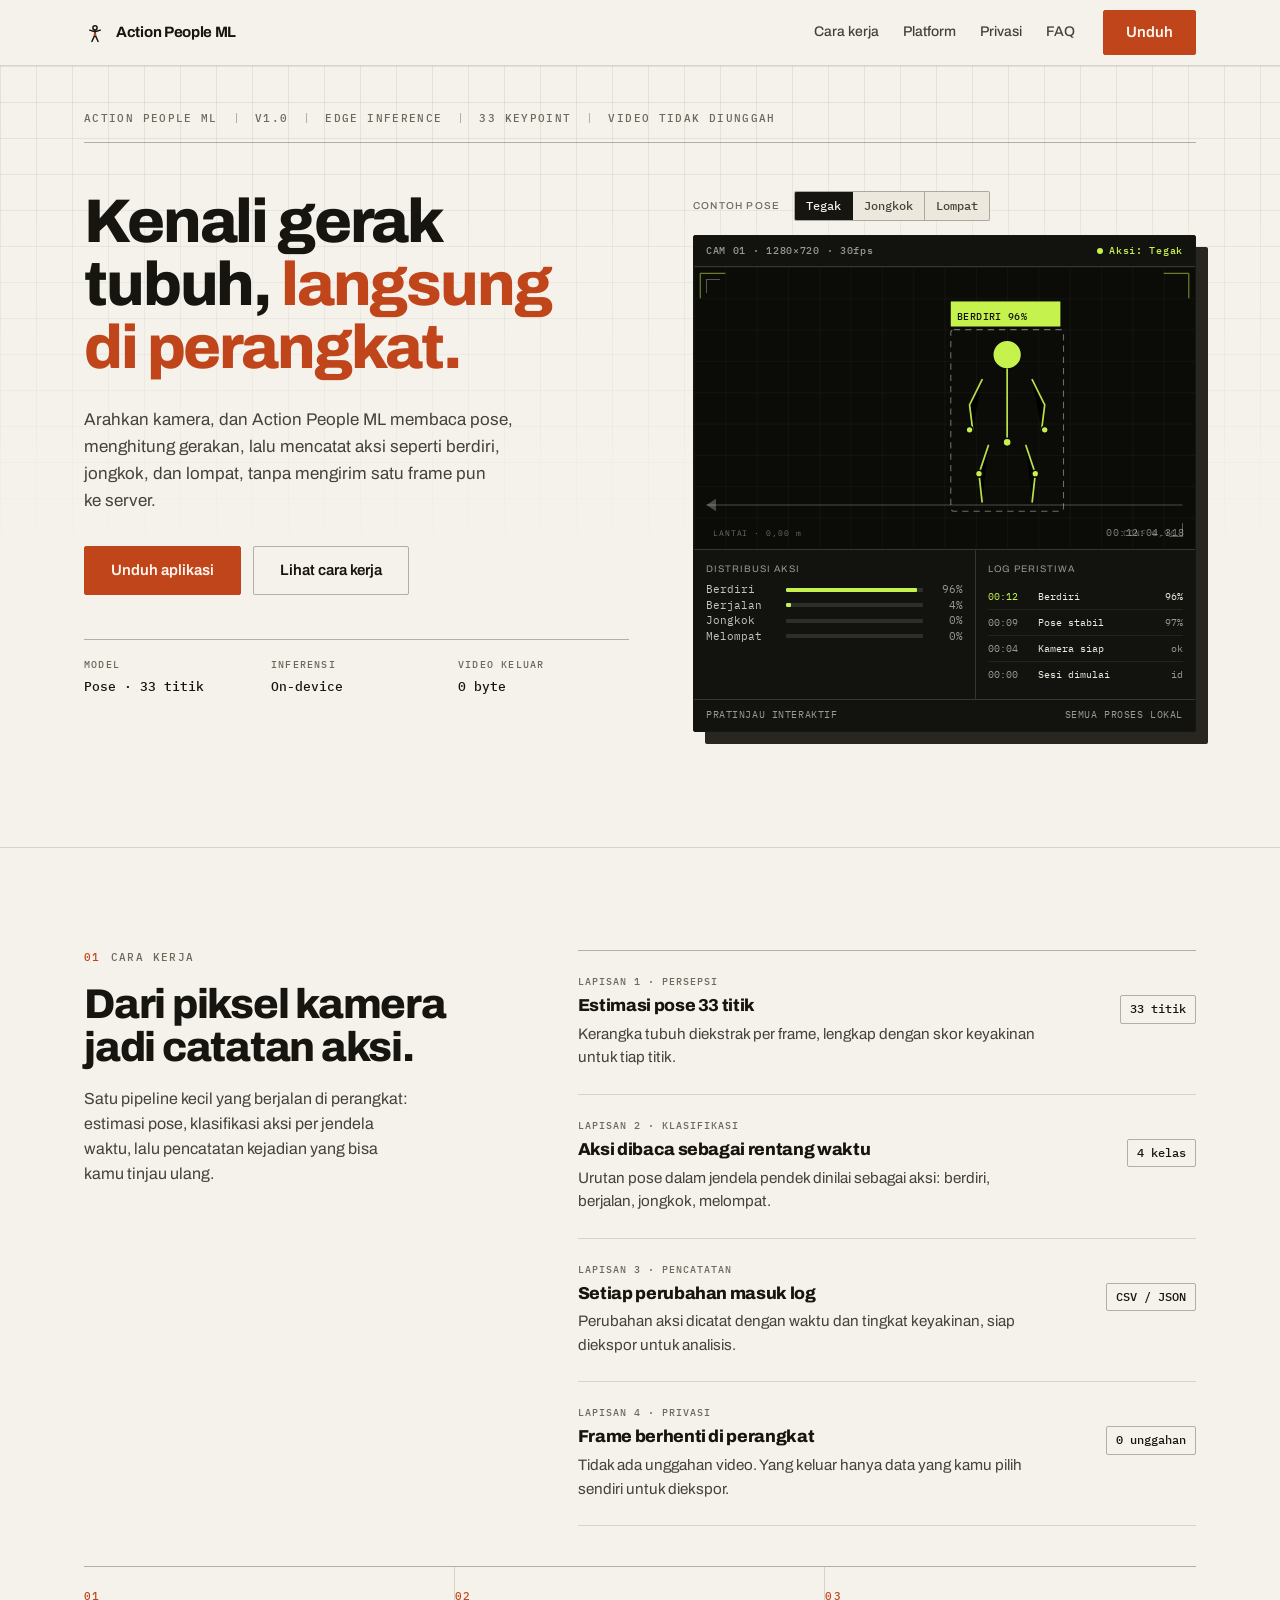
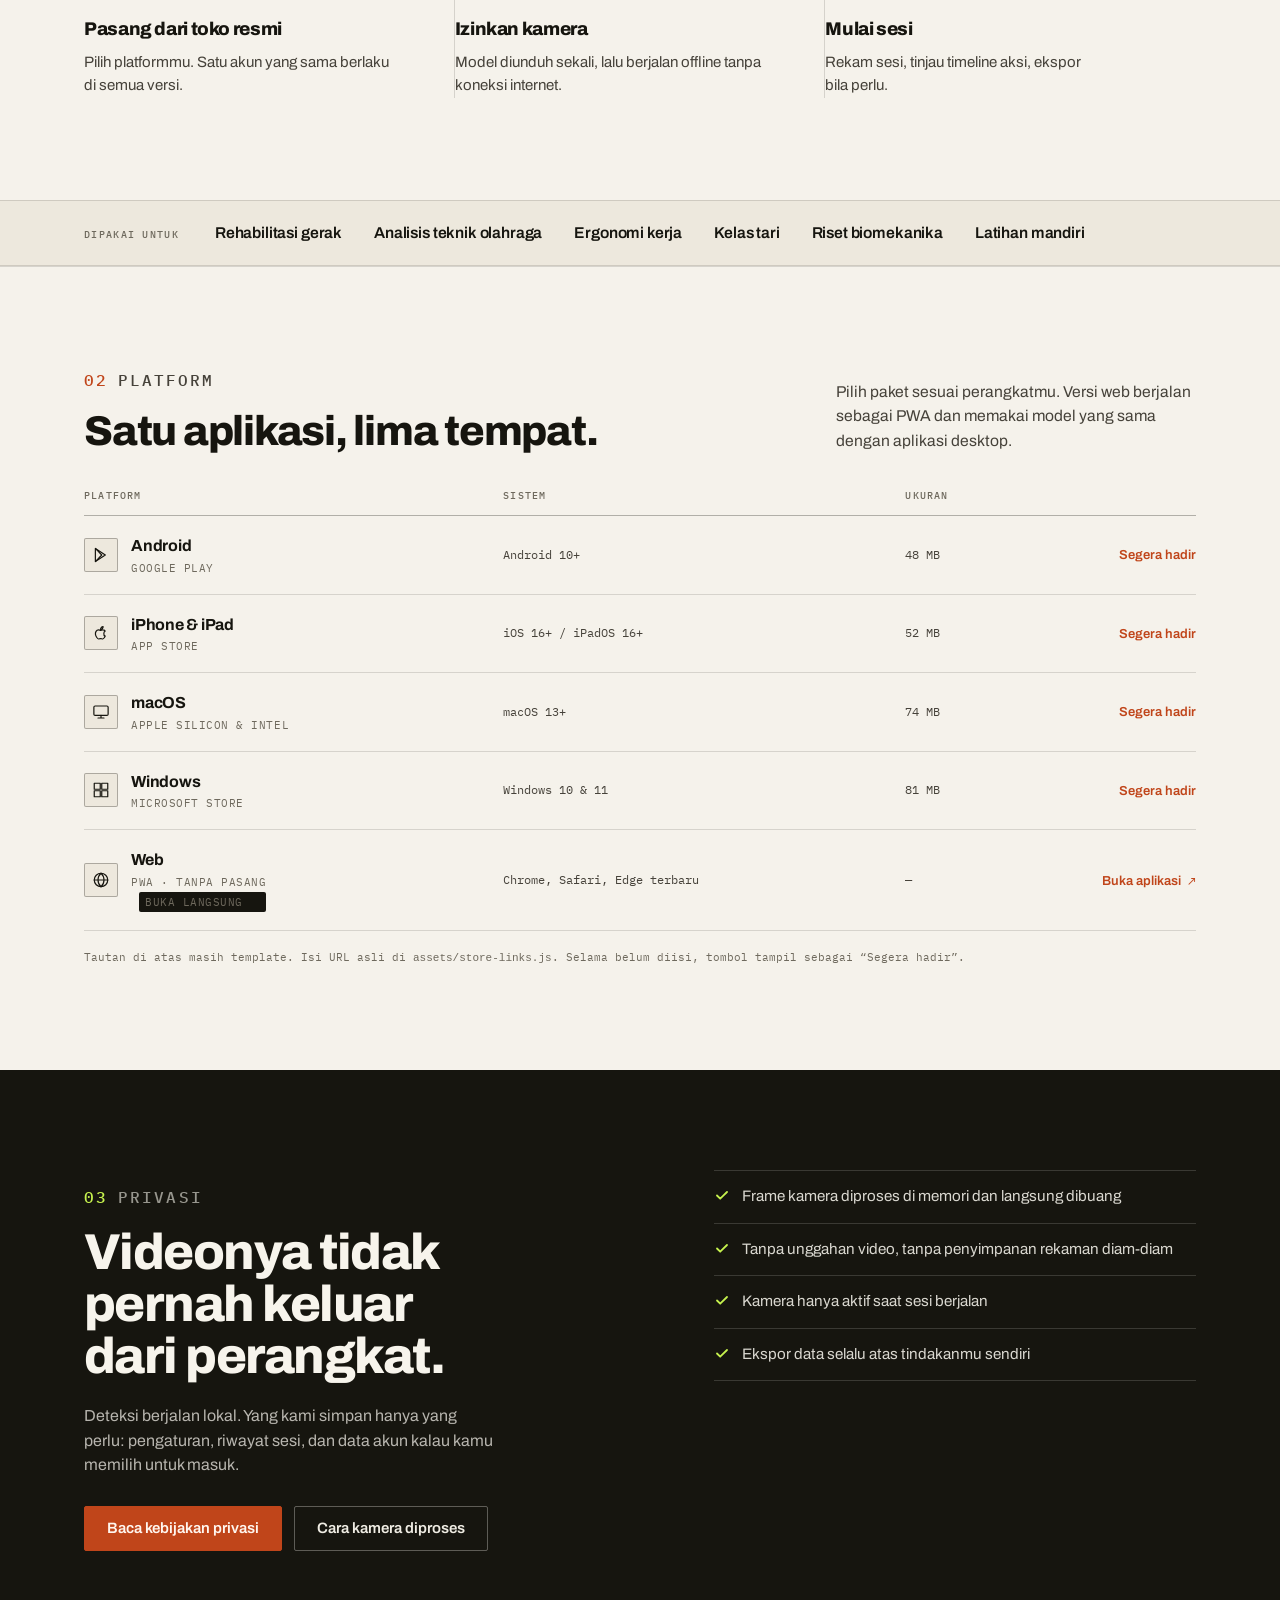
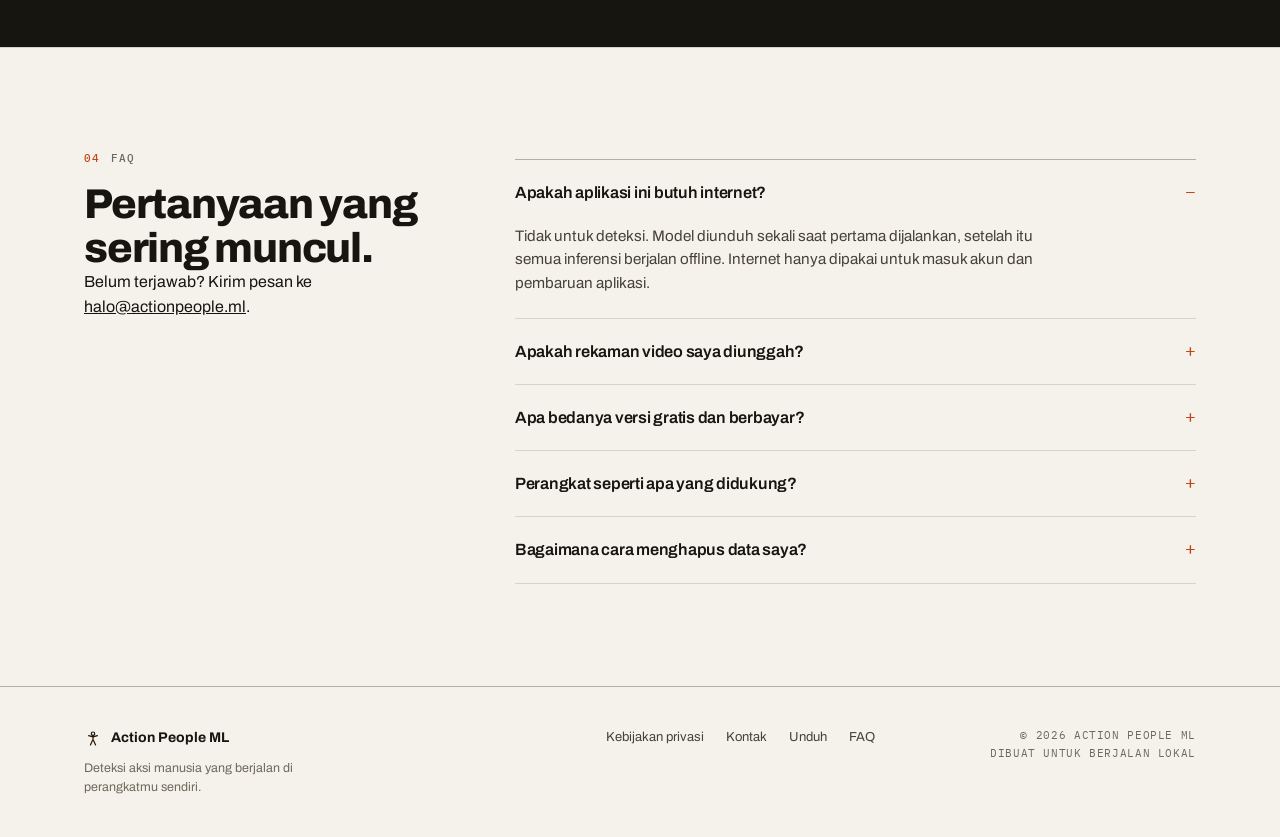
==== index.html @ 549099e1 "Add Action People ML landing page and privacy policy Static site with an interactive pose-detection " ====
<!DOCTYPE html>
<html lang="id">
<head>
<meta charset="utf-8">
<meta name="viewport" content="width=device-width, initial-scale=1, viewport-fit=cover">
<title>Action People ML — Deteksi aksi manusia langsung di perangkat</title>
<meta name="description" content="Action People ML mengenali gerak tubuh dan aksi manusia dari kamera, sepenuhnya di perangkat Anda. Tersedia untuk Android, iOS, macOS, Windows, dan web.">
<meta name="theme-color" content="#f5f2eb">
<meta property="og:type" content="website">
<meta property="og:title" content="Action People ML — Deteksi aksi manusia langsung di perangkat">
<meta property="og:description" content="Kenali gerak tubuh jadi data aksi. Video diproses di perangkat, tidak pernah diunggah.">
<meta property="og:url" content="https://actionpeople.ml/">
<meta name="twitter:card" content="summary_large_image">
<link rel="icon" href="assets/mark.svg" type="image/svg+xml">
<link rel="preconnect" href="https://fonts.googleapis.com">
<link rel="preconnect" href="https://fonts.gstatic.com" crossorigin>
<link href="https://fonts.googleapis.com/css2?family=Archivo:wght@400;500;600;700;800&family=IBM+Plex+Mono:wght@400;500&display=swap" rel="stylesheet">
<link rel="stylesheet" href="assets/styles.css">
</head>
<body>

<a class="skip" href="#main">Lompat ke konten</a>

<header class="site-head">
  <div class="container head-inner">
    <a class="brand" href="./">
      <img src="assets/mark.svg" alt="" width="22" height="22">
      Action People ML
    </a>
    <nav class="site-nav" aria-label="Navigasi utama">
      <a href="#cara-kerja">Cara kerja</a>
      <a href="#platform">Platform</a>
      <a href="#privasi">Privasi</a>
      <a href="#faq">FAQ</a>
    </nav>
    <a class="btn btn-primary head-cta" href="#platform">Unduh</a>
  </div>
</header>

<main id="main">

  <section class="hero" aria-labelledby="hero-title">
    <div class="container">

      <div class="spec">
        <span>Action People ML</span>
        <span>v1.0</span>
        <span>Edge inference</span>
        <span>33 keypoint</span>
        <span>Video tidak diunggah</span>
      </div>

      <div class="hero-grid">
        <div class="hero-copy">
          <h1 id="hero-title">Kenali gerak tubuh, <span class="accent">langsung di perangkat.</span></h1>
          <p class="lede">
            Arahkan kamera, dan Action People ML membaca pose, menghitung gerakan,
            lalu mencatat aksi seperti berdiri, jongkok, dan lompat, tanpa mengirim
            satu frame pun ke server.
          </p>

          <div class="hero-actions">
            <a class="btn btn-primary btn-lg" href="#platform">Unduh aplikasi</a>
            <a class="btn btn-ghost btn-lg" href="#cara-kerja">Lihat cara kerja</a>
          </div>

          <!-- Angka di bawah ini contoh. Ganti dengan hasil benchmark kamu. -->
          <dl class="hero-facts">
            <div>
              <dt>Model</dt>
              <dd>Pose · 33 titik</dd>
            </div>
            <div>
              <dt>Inferensi</dt>
              <dd>On-device</dd>
            </div>
            <div>
              <dt>Video keluar</dt>
              <dd>0 byte</dd>
            </div>
          </dl>
        </div>

        <div class="demo">
          <div class="demo-controls">
            <span id="pose-label">Contoh pose</span>
            <div class="seg" role="group" aria-labelledby="pose-label">
              <button type="button" data-pose="tegak" aria-pressed="true">Tegak</button>
              <button type="button" data-pose="jongkok" aria-pressed="false">Jongkok</button>
              <button type="button" data-pose="lompat" aria-pressed="false">Lompat</button>
            </div>
          </div>

          <figure class="detector" data-demo>
            <div class="detector-head">
              <span>CAM 01 · 1280×720 · 30fps</span>
              <span class="live"><i aria-hidden="true"></i><span data-live>Aksi: Tegak</span></span>
            </div>

            <div class="stage" data-stage role="img" aria-label="Pratinjau deteksi pose, aksi terdeteksi: Tegak">
              <svg viewBox="0 0 160 90" aria-hidden="true" focusable="false">
                <defs>
                  <pattern id="grid" width="10" height="10" patternUnits="userSpaceOnUse">
                    <path d="M10 0H0V10" fill="none" stroke="rgba(245,242,235,.07)" stroke-width=".3"/>
                  </pattern>
                </defs>
                <rect width="160" height="90" fill="url(#grid)"/>
                <path d="M4 76H156" stroke="rgba(245,242,235,.28)" stroke-width=".35"/>
                <path d="M4 76l3-2v4z" fill="rgba(245,242,235,.28)"/>
                <text x="6" y="86" fill="rgba(245,242,235,.42)" font-size="2.6" letter-spacing=".3">LANTAI · 0,00 m</text>
                <text x="154" y="86" fill="rgba(245,242,235,.42)" font-size="2.6" text-anchor="end" letter-spacing=".3">CONF 0,96</text>

                <g data-shape="tegak">
                  <rect class="bbox" x="82" y="20" width="36" height="58" rx="1"/>
                  <rect class="chip-bg" x="82" y="11" width="35" height="8"/>
                  <text class="chip-tx" x="84" y="16.8">BERDIRI 96%</text>
                  <circle class="joint" cx="100" cy="28" r="4.6"/>
                  <path class="pose-line" d="M100 32.6V56M92 36l-4 8 1 8M108 36l4 8-1 8M94 57l-3 9 1 9M106 57l3 9-1 9"/>
                  <circle class="joint" cx="88" cy="52" r="1.1"/>
                  <circle class="joint" cx="112" cy="52" r="1.1"/>
                  <circle class="joint" cx="91" cy="66" r="1.1"/>
                  <circle class="joint" cx="109" cy="66" r="1.1"/>
                  <circle class="joint" cx="100" cy="56" r="1.3"/>
                </g>

                <g data-shape="jongkok" display="none">
                  <rect class="bbox" x="78" y="32" width="42" height="46" rx="1"/>
                  <rect class="chip-bg" x="78" y="23" width="37" height="8"/>
                  <text class="chip-tx" x="80" y="28.8">JONGKOK 91%</text>
                  <circle class="joint" cx="99" cy="40" r="4.6"/>
                  <path class="pose-line" d="M99 44.6V62M91 47l-6 7 2 8M107 47l6 7-2 8M94 62l-8 4 1 9M104 62l8 4-1 9"/>
                  <circle class="joint" cx="87" cy="62" r="1.1"/>
                  <circle class="joint" cx="111" cy="62" r="1.1"/>
                  <circle class="joint" cx="86" cy="66" r="1.1"/>
                  <circle class="joint" cx="112" cy="66" r="1.1"/>
                  <circle class="joint" cx="99" cy="62" r="1.3"/>
                </g>

                <g data-shape="lompat" display="none">
                  <rect class="bbox" x="76" y="8" width="46" height="52" rx="1"/>
                  <rect class="chip-bg" x="76" y="0" width="35" height="8"/>
                  <text class="chip-tx" x="78" y="5.8">LOMPAT 84%</text>
                  <circle class="joint" cx="100" cy="18" r="4.6"/>
                  <path class="pose-line" d="M100 22.6V41M92 25l-6-7-2-7M108 25l6-7 2-7M95 41l-6 6 2 6M105 41l6 6-2 6"/>
                  <circle class="joint" cx="86" cy="18" r="1.1"/>
                  <circle class="joint" cx="114" cy="18" r="1.1"/>
                  <circle class="joint" cx="89" cy="47" r="1.1"/>
                  <circle class="joint" cx="111" cy="47" r="1.1"/>
                  <circle class="joint" cx="100" cy="41" r="1.3"/>
                  <path d="M90 76h20" stroke="rgba(198,242,78,.36)" stroke-width=".5" stroke-dasharray="2 1.4"/>
                </g>

                <g fill="none" stroke="rgba(198,242,78,.5)" stroke-width=".4">
                  <path d="M2 2h8M2 2v8M158 2h-8M158 2v8"/>
                </g>
              </svg>
              <div class="scan" aria-hidden="true"></div>
              <div class="corners" aria-hidden="true"></div>
              <span class="stage-time mono">00:12:04.318</span>
            </div>

            <div class="detector-body">
              <div class="dist">
                <p>Distribusi aksi</p>
                <ul data-bars></ul>
              </div>
              <div class="log">
                <p>Log peristiwa</p>
                <ol data-log></ol>
              </div>
            </div>

            <figcaption class="detector-foot">
              <span>Pratinjau interaktif</span>
              <span>Semua proses lokal</span>
            </figcaption>
          </figure>
        </div>
      </div>
    </div>
  </section>

  <section class="section" id="cara-kerja" aria-labelledby="cara-title">
    <div class="container split reveal">
      <div class="split-head">
        <p class="kicker"><span class="n">01</span> Cara kerja</p>
        <h2 id="cara-title">Dari piksel kamera jadi catatan aksi.</h2>
        <p>
          Satu pipeline kecil yang berjalan di perangkat: estimasi pose, klasifikasi
          aksi per jendela waktu, lalu pencatatan kejadian yang bisa kamu tinjau
          ulang.
        </p>
      </div>

      <ol class="rows">
        <li>
          <span class="row-id">Lapisan 1 · Persepsi</span>
          <h3>Estimasi pose 33 titik</h3>
          <p>Kerangka tubuh diekstrak per frame, lengkap dengan skor keyakinan untuk tiap titik.</p>
          <span class="row-stat">33 titik</span>
        </li>
        <li>
          <span class="row-id">Lapisan 2 · Klasifikasi</span>
          <h3>Aksi dibaca sebagai rentang waktu</h3>
          <p>Urutan pose dalam jendela pendek dinilai sebagai aksi: berdiri, berjalan, jongkok, melompat.</p>
          <span class="row-stat">4 kelas</span>
        </li>
        <li>
          <span class="row-id">Lapisan 3 · Pencatatan</span>
          <h3>Setiap perubahan masuk log</h3>
          <p>Perubahan aksi dicatat dengan waktu dan tingkat keyakinan, siap diekspor untuk analisis.</p>
          <span class="row-stat">CSV / JSON</span>
        </li>
        <li>
          <span class="row-id">Lapisan 4 · Privasi</span>
          <h3>Frame berhenti di perangkat</h3>
          <p>Tidak ada unggahan video. Yang keluar hanya data yang kamu pilih sendiri untuk diekspor.</p>
          <span class="row-stat">0 unggahan</span>
        </li>
      </ol>
    </div>

    <div class="container">
      <ol class="steps reveal" aria-label="Tiga langkah memulai">
        <li>
          <span class="n">01</span>
          <h3>Pasang dari toko resmi</h3>
          <p>Pilih platformmu. Satu akun yang sama berlaku di semua versi.</p>
        </li>
        <li>
          <span class="n">02</span>
          <h3>Izinkan kamera</h3>
          <p>Model diunduh sekali, lalu berjalan offline tanpa koneksi internet.</p>
        </li>
        <li>
          <span class="n">03</span>
          <h3>Mulai sesi</h3>
          <p>Rekam sesi, tinjau timeline aksi, ekspor bila perlu.</p>
        </li>
      </ol>
    </div>
  </section>

  <aside class="usecases" aria-label="Contoh penggunaan">
    <div class="container">
      <span class="label">Dipakai untuk</span>
      <ul>
        <li>Rehabilitasi gerak</li>
        <li>Analisis teknik olahraga</li>
        <li>Ergonomi kerja</li>
        <li>Kelas tari</li>
        <li>Riset biomekanika</li>
        <li>Latihan mandiri</li>
      </ul>
    </div>
  </aside>

  <section class="section" id="platform" aria-labelledby="platform-title">
    <div class="container reveal">
      <div class="platform-head">
        <div>
          <p class="kicker"><span class="n">02</span> Platform</p>
          <h2 id="platform-title">Satu aplikasi, lima tempat.</h2>
        </div>
        <p>
          Pilih paket sesuai perangkatmu. Versi web berjalan sebagai PWA dan
          memakai model yang sama dengan aplikasi desktop.
        </p>
      </div>

      <table class="platform-table">
        <caption class="sr-only">Tautan unduhan per platform</caption>
        <thead>
          <tr>
            <th scope="col">Platform</th>
            <th scope="col">Sistem</th>
            <th scope="col">Ukuran</th>
            <th scope="col"><span class="sr-only">Tautan</span></th>
          </tr>
        </thead>
        <tbody>
          <tr>
            <td>
              <div class="platform-cell">
                <span class="platform-icon" aria-hidden="true">
                  <svg viewBox="0 0 24 24" fill="none" stroke="currentColor" stroke-width="1.6" stroke-linejoin="round">
                    <path d="M4.5 3.2 17.8 12 4.5 20.8z"/>
                    <path d="M4.5 3.2 13 12l-8.5 8.8"/>
                  </svg>
                </span>
                <span class="platform-name">
                  <strong>Android</strong>
                  <span>Google Play</span>
                </span>
              </div>
            </td>
            <td class="sys">Android 10+</td>
            <td class="size">48 MB</td>
            <td class="action"><a class="get" data-store="playStore" data-external>Dapatkan <span aria-hidden="true">&#8599;</span></a></td>
          </tr>
          <tr>
            <td>
              <div class="platform-cell">
                <span class="platform-icon" aria-hidden="true">
                  <svg viewBox="0 0 24 24" fill="none" stroke="currentColor" stroke-width="1.6" stroke-linecap="round" stroke-linejoin="round">
                    <path d="M15.8 12.6c0-2.1 1.7-3.1 1.8-3.2-1-1.4-2.5-1.6-3-1.6-1.3-.1-2.5.7-3.1.7-.7 0-1.7-.7-2.7-.7-1.4 0-2.7.8-3.4 2-1.4 2.5-.4 6.2 1 8.2.7 1 1.5 2.1 2.5 2 1-.1 1.4-.6 2.6-.6s1.6.6 2.6.6c1.1 0 1.8-1 2.5-2 .5-.7.8-1.4 1-1.8-2.3-.9-1.8-3.5-1.8-3.6z"/>
                    <path d="M13.9 6.2c.6-.7 1-1.7.9-2.7-.9.1-1.9.6-2.5 1.3-.5.6-1 1.6-.9 2.6 1 .1 2-.5 2.5-1.2z"/>
                  </svg>
                </span>
                <span class="platform-name">
                  <strong>iPhone &amp; iPad</strong>
                  <span>App Store</span>
                </span>
              </div>
            </td>
            <td class="sys">iOS 16+ / iPadOS 16+</td>
            <td class="size">52 MB</td>
            <td class="action"><a class="get" data-store="appStore" data-external>Dapatkan <span aria-hidden="true">&#8599;</span></a></td>
          </tr>
          <tr>
            <td>
              <div class="platform-cell">
                <span class="platform-icon" aria-hidden="true">
                  <svg viewBox="0 0 24 24" fill="none" stroke="currentColor" stroke-width="1.6" stroke-linecap="round" stroke-linejoin="round">
                    <rect x="2.5" y="4" width="19" height="12.5" rx="1.6"/>
                    <path d="M8 20h8M12 16.5V20"/>
                  </svg>
                </span>
                <span class="platform-name">
                  <strong>macOS</strong>
                  <span>Apple silicon &amp; Intel</span>
                </span>
              </div>
            </td>
            <td class="sys">macOS 13+</td>
            <td class="size">74 MB</td>
            <td class="action"><a class="get" data-store="macOS" data-external>Dapatkan <span aria-hidden="true">&#8599;</span></a></td>
          </tr>
          <tr>
            <td>
              <div class="platform-cell">
                <span class="platform-icon" aria-hidden="true">
                  <svg viewBox="0 0 24 24" fill="none" stroke="currentColor" stroke-width="1.6" stroke-linejoin="round">
                    <path d="M3 3h8v8H3zM13 3h8v8h-8zM3 13h8v8H3zM13 13h8v8h-8z"/>
                  </svg>
                </span>
                <span class="platform-name">
                  <strong>Windows</strong>
                  <span>Microsoft Store</span>
                </span>
              </div>
            </td>
            <td class="sys">Windows 10 &amp; 11</td>
            <td class="size">81 MB</td>
            <td class="action"><a class="get" data-store="windows" data-external>Dapatkan <span aria-hidden="true">&#8599;</span></a></td>
          </tr>
          <tr>
            <td>
              <div class="platform-cell">
                <span class="platform-icon" aria-hidden="true">
                  <svg viewBox="0 0 24 24" fill="none" stroke="currentColor" stroke-width="1.6" stroke-linecap="round" stroke-linejoin="round">
                    <circle cx="12" cy="12" r="9"/>
                    <path d="M3 12h18M12 3c2.6 2.4 4 5.6 4 9s-1.4 6.6-4 9c-2.6-2.4-4-5.6-4-9s1.4-6.6 4-9z"/>
                  </svg>
                </span>
                <span class="platform-name">
                  <strong>Web</strong>
                  <span>PWA · tanpa pasang</span>
                  <span class="tag-now">Buka langsung</span>
                </span>
              </div>
            </td>
            <td class="sys">Chrome, Safari, Edge terbaru</td>
            <td class="size">&mdash;</td>
            <td class="action"><a class="get" data-store="web" data-external>Buka aplikasi <span aria-hidden="true">&#8599;</span></a></td>
          </tr>
        </tbody>
      </table>

      <noscript>
        <p class="table-note">Tautan toko memerlukan JavaScript. URL lengkap tersedia di <code>assets/store-links.js</code>.</p>
      </noscript>
      <p class="table-note">Tautan di atas masih template. Isi URL asli di <code>assets/store-links.js</code>. Selama belum diisi, tombol tampil sebagai &ldquo;Segera hadir&rdquo;.</p>
    </div>
  </section>

  <section class="band" id="privasi" aria-labelledby="privasi-title">
    <div class="container band-grid">
      <div class="reveal">
        <p class="kicker"><span class="n">03</span> Privasi</p>
        <h2 id="privasi-title">Videonya tidak pernah keluar dari perangkat.</h2>
        <p>
          Deteksi berjalan lokal. Yang kami simpan hanya yang perlu: pengaturan,
          riwayat sesi, dan data akun kalau kamu memilih untuk masuk.
        </p>
        <div class="band-actions">
          <a class="btn btn-primary" href="privacy.html">Baca kebijakan privasi</a>
          <a class="btn btn-ghost-inv" href="privacy.html#kamera">Cara kamera diproses</a>
        </div>
      </div>

      <ul class="checks reveal">
        <li>
          <svg viewBox="0 0 16 16" fill="none" stroke="currentColor" stroke-width="1.8" stroke-linecap="round" stroke-linejoin="round" aria-hidden="true"><path d="m3 8.5 3.2 3.2L13 5"/></svg>
          Frame kamera diproses di memori dan langsung dibuang
        </li>
        <li>
          <svg viewBox="0 0 16 16" fill="none" stroke="currentColor" stroke-width="1.8" stroke-linecap="round" stroke-linejoin="round" aria-hidden="true"><path d="m3 8.5 3.2 3.2L13 5"/></svg>
          Tanpa unggahan video, tanpa penyimpanan rekaman diam-diam
        </li>
        <li>
          <svg viewBox="0 0 16 16" fill="none" stroke="currentColor" stroke-width="1.8" stroke-linecap="round" stroke-linejoin="round" aria-hidden="true"><path d="m3 8.5 3.2 3.2L13 5"/></svg>
          Kamera hanya aktif saat sesi berjalan
        </li>
        <li>
          <svg viewBox="0 0 16 16" fill="none" stroke="currentColor" stroke-width="1.8" stroke-linecap="round" stroke-linejoin="round" aria-hidden="true"><path d="m3 8.5 3.2 3.2L13 5"/></svg>
          Ekspor data selalu atas tindakanmu sendiri
        </li>
      </ul>
    </div>
  </section>

  <section class="section" id="faq" aria-labelledby="faq-title">
    <div class="container faq-grid reveal">
      <div>
        <p class="kicker"><span class="n">04</span> FAQ</p>
        <h2 id="faq-title">Pertanyaan yang sering muncul.</h2>
        <p>Belum terjawab? Kirim pesan ke <a href="mailto:halo@actionpeople.ml">halo@actionpeople.ml</a>.</p>
      </div>

      <div class="faq-list">
        <details open>
          <summary>Apakah aplikasi ini butuh internet?</summary>
          <p>Tidak untuk deteksi. Model diunduh sekali saat pertama dijalankan, setelah itu semua inferensi berjalan offline. Internet hanya dipakai untuk masuk akun dan pembaruan aplikasi.</p>
        </details>
        <details>
          <summary>Apakah rekaman video saya diunggah?</summary>
          <p>Tidak. Frame kamera diproses di memori perangkat lalu dibuang. Aplikasi menyimpan hasil analisis berupa pose dan catatan aksi, bukan video. Detailnya ada di <a href="privacy.html">kebijakan privasi</a>.</p>
        </details>
        <details>
          <summary>Apa bedanya versi gratis dan berbayar?</summary>
          <p>Versi gratis mencakup satu kamera dan sesi tanpa batas dengan riwayat 7 hari. Versi Pro menambah ekspor tanpa batas, banyak kamera, dan riwayat penuh.</p>
        </details>
        <details>
          <summary>Perangkat seperti apa yang didukung?</summary>
          <p>Aplikasi berjalan di Android 10+, iOS 16+, macOS 13+, Windows 10+, dan browser modern. Perangkat dengan NPU atau GPU terintegrasi memberi frame rate paling stabil.</p>
        </details>
        <details>
          <summary>Bagaimana cara menghapus data saya?</summary>
          <p>Hapus sesi satu per satu di dalam aplikasi, atau minta penghapusan akun lewat email. Permintaan diproses maksimal 30 hari.</p>
        </details>
      </div>
    </div>
  </section>

</main>

<footer class="site-foot">
  <div class="container foot-grid">
    <div>
      <a class="foot-brand" href="./">
        <img src="assets/mark.svg" alt="" width="18" height="18">
        Action People ML
      </a>
      <p class="foot-note">Deteksi aksi manusia yang berjalan di perangkatmu sendiri.</p>
    </div>

    <nav class="foot-links" aria-label="Navigasi kaki halaman">
      <a href="privacy.html">Kebijakan privasi</a>
      <a href="privacy.html#kontak">Kontak</a>
      <a href="#platform">Unduh</a>
      <a href="#faq">FAQ</a>
    </nav>

    <p class="foot-meta">
      &copy; <span id="year">2026</span> Action People ML<br>
      Dibuat untuk berjalan lokal
    </p>
  </div>
</footer>

<script>document.getElementById("year").textContent = new Date().getFullYear();</script>
<script src="assets/store-links.js"></script>
<script src="assets/app.js"></script>
</body>
</html>
---- assets/styles.css ----
:root {
  --paper: #f5f2eb;
  --paper-2: #ede8dd;
  --ink: #16150f;
  --ink-2: #46423a;
  --muted: #6e695d;
  --line: rgba(22, 21, 15, 0.14);
  --line-2: rgba(22, 21, 15, 0.3);
  --accent: #c0451a;
  --accent-hover: #a63a13;
  --on-accent: #fff6ef;
  --panel: #12120e;
  --panel-2: #191913;
  --panel-line: rgba(245, 242, 235, 0.16);
  --panel-text: #efece3;
  --panel-muted: rgba(239, 236, 227, 0.62);
  --lime: #c6f24e;
  --gutter: clamp(20px, 5vw, 64px);
  --radius: 2px;
  --sans: "Archivo", "Helvetica Neue", Arial, system-ui, sans-serif;
  --mono: "IBM Plex Mono", ui-monospace, SFMono-Regular, Menlo, monospace;
  --ease: cubic-bezier(0.16, 1, 0.3, 1);
  --head-h: 65px;
}

*,
*::before,
*::after {
  box-sizing: border-box;
}

* {
  margin: 0;
}

html {
  -webkit-text-size-adjust: 100%;
  scroll-behavior: smooth;
}

body {
  background: var(--paper);
  color: var(--ink);
  font-family: var(--sans);
  font-size: 16px;
  line-height: 1.55;
  -webkit-font-smoothing: antialiased;
  text-rendering: optimizeLegibility;
}

img,
svg {
  display: block;
  max-width: 100%;
}

a {
  color: inherit;
}

button {
  font: inherit;
  color: inherit;
  background: none;
  border: 0;
  cursor: pointer;
}

ul,
ol {
  list-style: none;
  padding: 0;
}

h1,
h2,
h3 {
  font-weight: 800;
  letter-spacing: -0.03em;
  line-height: 1.04;
  text-wrap: balance;
}

p {
  text-wrap: pretty;
}

:focus-visible {
  outline: 2px dashed var(--accent);
  outline-offset: 3px;
  border-radius: 1px;
}

::selection {
  background: var(--accent);
  color: var(--on-accent);
}

[id] {
  scroll-margin-top: calc(var(--head-h) + 24px);
}

.sr-only {
  position: absolute;
  width: 1px;
  height: 1px;
  padding: 0;
  overflow: hidden;
  clip: rect(0 0 0 0);
  white-space: nowrap;
  border: 0;
}

.mono {
  font-family: var(--mono);
}

.muted {
  color: var(--muted);
}

.container {
  width: 100%;
  max-width: 1240px;
  margin-inline: auto;
  padding-inline: var(--gutter);
}

.skip {
  position: absolute;
  left: 12px;
  top: -64px;
  z-index: 100;
  padding: 10px 14px;
  background: var(--ink);
  color: var(--paper);
  font: 500 12px/1 var(--mono);
  text-decoration: none;
  transition: top 0.2s var(--ease);
}

.skip:focus-visible {
  top: 12px;
  outline-color: var(--lime);
}

.site-head {
  position: sticky;
  top: 0;
  z-index: 40;
  background: rgba(245, 242, 235, 0.94);
  border-bottom: 1px solid var(--line);
  backdrop-filter: blur(10px);
}

.head-inner {
  display: flex;
  align-items: center;
  gap: 28px;
  min-height: var(--head-h);
}

.brand {
  display: inline-flex;
  align-items: center;
  gap: 10px;
  font-size: 15px;
  font-weight: 700;
  letter-spacing: -0.02em;
  text-decoration: none;
  white-space: nowrap;
}

.brand img,
.brand svg {
  width: 22px;
  height: 22px;
}

.site-nav {
  display: flex;
  align-items: center;
  gap: 24px;
  margin-left: auto;
}

.site-nav a {
  font-size: 14px;
  font-weight: 500;
  color: var(--ink-2);
  text-decoration: none;
  padding-block: 6px;
  border-bottom: 1px solid transparent;
  transition: color 0.18s var(--ease), border-color 0.18s var(--ease);
}

.site-nav a:hover {
  color: var(--ink);
  border-color: var(--ink);
}

.head-cta {
  font-size: 14px;
  padding: 10px 16px;
}

.btn {
  display: inline-flex;
  align-items: center;
  justify-content: center;
  gap: 10px;
  padding: 14px 22px;
  border: 1px solid transparent;
  border-radius: var(--radius);
  font: 600 15px/1 var(--sans);
  text-decoration: none;
  transition: background 0.18s var(--ease), color 0.18s var(--ease),
    border-color 0.18s var(--ease), transform 0.18s var(--ease);
}

.btn:active {
  transform: translateY(1px);
}

.btn-primary {
  background: var(--accent);
  border-color: var(--accent);
  color: var(--on-accent);
}

.btn-primary:hover {
  background: var(--accent-hover);
  border-color: var(--accent-hover);
}

.btn-ghost {
  border-color: var(--line-2);
  color: var(--ink);
}

.btn-ghost:hover {
  border-color: var(--ink);
  background: rgba(22, 21, 15, 0.04);
}

.btn-ghost-inv {
  border-color: rgba(245, 242, 235, 0.32);
  color: var(--panel-text);
}

.btn-ghost-inv:hover {
  border-color: var(--panel-text);
  background: rgba(245, 242, 235, 0.08);
}

.btn-lg {
  padding: 16px 26px;
}

.hero {
  position: relative;
  padding-block: clamp(28px, 3.4vw, 44px) clamp(64px, 9vw, 116px);
  overflow: hidden;
}

.hero::before {
  content: "";
  position: absolute;
  inset: 0 0 auto;
  height: 560px;
  pointer-events: none;
  background-image: linear-gradient(to right, var(--line) 1px, transparent 1px),
    linear-gradient(to bottom, var(--line) 1px, transparent 1px);
  background-size: 36px 36px;
  opacity: 0.55;
  -webkit-mask-image: linear-gradient(to bottom, #000 8%, transparent 92%);
  mask-image: linear-gradient(to bottom, #000 8%, transparent 92%);
}

.hero > .container {
  position: relative;
  z-index: 1;
}

.spec {
  display: flex;
  flex-wrap: wrap;
  gap: 6px 18px;
  padding-bottom: 16px;
  margin-bottom: clamp(28px, 4vw, 48px);
  border-bottom: 1px solid var(--line-2);
  font: 500 10.5px/1.6 var(--mono);
  letter-spacing: 0.13em;
  text-transform: uppercase;
  color: var(--muted);
}

.spec span {
  display: inline-flex;
  align-items: center;
  gap: 18px;
}

.spec span + span::before {
  content: "";
  width: 1px;
  height: 10px;
  background: var(--line-2);
}

.hero-grid {
  display: grid;
  grid-template-columns: minmax(0, 1.04fr) minmax(0, 0.96fr);
  gap: clamp(32px, 5vw, 72px);
  align-items: start;
}

.hero-copy h1 {
  font-size: clamp(2.15rem, 5.1vw, 3.85rem);
  line-height: 1.02;
  letter-spacing: -0.035em;
  max-width: 15ch;
}

.hero-copy h1 .accent {
  color: var(--accent);
}

.lede {
  margin-top: 26px;
  max-width: 44ch;
  font-size: 1.06rem;
  line-height: 1.6;
  color: var(--ink-2);
}

.hero-actions {
  display: flex;
  flex-wrap: wrap;
  gap: 12px;
  margin-top: 32px;
}

.hero-facts {
  display: grid;
  grid-template-columns: repeat(3, minmax(0, 1fr));
  gap: 16px;
  margin-top: 44px;
  padding-top: 18px;
  border-top: 1px solid var(--line-2);
}

.hero-facts dt {
  font: 500 10px/1.4 var(--mono);
  letter-spacing: 0.12em;
  text-transform: uppercase;
  color: var(--muted);
}

.hero-facts dd {
  margin: 7px 0 0;
  font: 500 13px/1.3 var(--mono);
  color: var(--ink);
}

.demo {
  position: relative;
}

.demo-controls {
  display: flex;
  flex-wrap: wrap;
  align-items: center;
  gap: 10px 14px;
  margin-bottom: 14px;
}

.demo-controls > span {
  font-size: 10px;
  font-weight: 500;
  letter-spacing: 0.12em;
  text-transform: uppercase;
  color: var(--muted);
}

.seg {
  display: flex;
  border: 1px solid var(--line-2);
  border-radius: var(--radius);
  overflow: hidden;
  background: var(--paper-2);
}

.seg button {
  padding: 8px 11px;
  border-right: 1px solid var(--line-2);
  font: 500 11.5px/1 var(--mono);
  color: var(--ink-2);
  transition: background 0.16s var(--ease), color 0.16s var(--ease);
}

.seg button:last-child {
  border-right: 0;
}

.seg button:hover {
  background: rgba(22, 21, 15, 0.06);
  color: var(--ink);
}

.seg button[aria-pressed="true"] {
  background: var(--ink);
  color: var(--paper);
}

.seg button[aria-pressed="true"]:hover {
  background: var(--ink);
  color: var(--paper);
}

.detector {
  margin: 0;
  background: var(--panel);
  border: 1px solid var(--ink);
  border-radius: var(--radius);
  box-shadow: 12px 12px 0 rgba(22, 21, 15, 0.92);
  color: var(--panel-text);
  overflow: hidden;
}

.detector :focus-visible {
  outline-color: var(--lime);
}

.detector-head {
  display: flex;
  align-items: center;
  justify-content: space-between;
  gap: 12px;
  padding: 10px 12px;
  border-bottom: 1px solid var(--panel-line);
  font: 500 10px/1 var(--mono);
  letter-spacing: 0.07em;
  color: var(--panel-muted);
}

.live {
  display: inline-flex;
  align-items: center;
  gap: 6px;
  color: var(--lime);
}

.live i {
  width: 6px;
  height: 6px;
  border-radius: 50%;
  background: var(--lime);
  animation: live 2.6s var(--ease) infinite;
}

@keyframes live {
  0%,
  100% {
    opacity: 1;
    box-shadow: 0 0 0 0 rgba(198, 242, 78, 0.5);
  }
  50% {
    opacity: 0.55;
    box-shadow: 0 0 0 4px rgba(198, 242, 78, 0);
  }
}

.stage {
  position: relative;
  aspect-ratio: 16 / 9;
  background: #0b0b08;
  overflow: hidden;
}

.stage svg {
  width: 100%;
  height: 100%;
}

.stage text {
  font-family: var(--mono);
}

.corners {
  position: absolute;
  inset: 12px;
  pointer-events: none;
}

.corners::before,
.corners::after {
  content: "";
  position: absolute;
  width: 14px;
  height: 14px;
  border: 1px solid rgba(245, 242, 235, 0.32);
}

.corners::before {
  top: 0;
  left: 0;
  border-right: 0;
  border-bottom: 0;
}

.corners::after {
  bottom: 0;
  right: 0;
  border-left: 0;
  border-top: 0;
}

.scan {
  position: absolute;
  inset: 0;
  pointer-events: none;
  background: linear-gradient(
    to bottom,
    transparent 49.4%,
    rgba(198, 242, 78, 0.45) 50%,
    transparent 50.6%
  );
  transform: translateY(-100%);
  animation: scan 6s linear infinite;
}

@keyframes scan {
  to {
    transform: translateY(100%);
  }
}

.stage-time {
  position: absolute;
  right: 10px;
  bottom: 8px;
  font-size: 9.5px;
  letter-spacing: 0.06em;
  color: rgba(245, 242, 235, 0.5);
}

.pose-line {
  stroke: var(--lime);
  stroke-width: 0.55;
  stroke-linecap: round;
  opacity: 0.92;
}

.joint {
  fill: var(--lime);
  stroke: #0b0b08;
  stroke-width: 0.5;
  animation: joint 3.2s var(--ease) infinite;
}

@keyframes joint {
  0%,
  100% {
    opacity: 1;
  }
  50% {
    opacity: 0.62;
  }
}

.bbox {
  fill: none;
  stroke: rgba(245, 242, 235, 0.42);
  stroke-width: 0.35;
  stroke-dasharray: 2 1.6;
}

.chip-bg {
  fill: var(--lime);
}

.chip-tx {
  fill: #12120e;
  font-size: 3.05px;
  font-weight: 500;
  letter-spacing: 0.04em;
}

.detector-body {
  display: grid;
  grid-template-columns: 1.12fr 0.88fr;
  border-top: 1px solid var(--panel-line);
}

.dist {
  padding: 12px;
}

.dist > p,
.log > p {
  font-size: 9.5px;
  letter-spacing: 0.11em;
  text-transform: uppercase;
  color: var(--panel-muted);
  margin-bottom: 8px;
}

.dist ul {
  display: grid;
  gap: 5px;
}

.dist li {
  display: grid;
  grid-template-columns: 72px minmax(0, 1fr) 32px;
  align-items: center;
  gap: 8px;
  font: 400 10.5px/1 var(--mono);
  color: rgba(239, 236, 227, 0.82);
}

.d-bar {
  height: 4px;
  background: rgba(245, 242, 235, 0.12);
  border-radius: 1px;
  overflow: hidden;
}

.d-bar i {
  display: block;
  height: 100%;
  background: var(--lime);
  border-radius: 1px;
  transition: width 0.45s var(--ease);
}

.d-val {
  text-align: right;
  color: var(--panel-muted);
}

.log {
  padding: 12px;
  border-left: 1px solid var(--panel-line);
}

.log ol {
  display: grid;
}

.log li {
  display: grid;
  grid-template-columns: 42px minmax(0, 1fr) auto;
  gap: 8px;
  padding-block: 6px;
  border-bottom: 1px solid rgba(245, 242, 235, 0.07);
  font: 400 10px/1.3 var(--mono);
  color: var(--panel-muted);
}

.log li:last-child {
  border-bottom: 0;
}

.log li:first-child {
  color: var(--panel-text);
}

.log li:first-child .t {
  color: var(--lime);
}

.log .ev {
  color: var(--panel-text);
}

.detector-foot {
  display: flex;
  flex-wrap: wrap;
  justify-content: space-between;
  gap: 6px 14px;
  padding: 9px 12px;
  border-top: 1px solid var(--panel-line);
  font: 400 9.5px/1.3 var(--mono);
  letter-spacing: 0.06em;
  text-transform: uppercase;
  color: var(--panel-muted);
}

.section {
  padding-block: clamp(56px, 8vw, 104px);
  border-top: 1px solid var(--line);
}

.kicker {
  display: flex;
  align-items: baseline;
  gap: 10px;
  margin-bottom: 18px;
  font: 500 10.5px/1.4 var(--mono);
  letter-spacing: 0.13em;
  text-transform: uppercase;
  color: var(--muted);
}

.kicker .n {
  color: var(--accent);
}

h2 {
  font-size: clamp(1.75rem, 3.4vw, 2.6rem);
  max-width: 22ch;
}

.split {
  display: grid;
  grid-template-columns: minmax(0, 0.82fr) minmax(0, 1.18fr);
  gap: clamp(32px, 5vw, 80px);
  align-items: start;
}

.split-head {
  position: sticky;
  top: calc(var(--head-h) + 28px);
}

.split-head p:not(.kicker) {
  margin-top: 18px;
  max-width: 36ch;
  color: var(--ink-2);
}

.rows {
  border-top: 1px solid var(--line-2);
}

.rows li {
  display: grid;
  grid-template-columns: minmax(0, 1fr) auto;
  gap: 6px 28px;
  padding-block: 24px;
  border-bottom: 1px solid var(--line);
}

.row-id {
  grid-column: 1 / -1;
  font: 500 10px/1.4 var(--mono);
  letter-spacing: 0.1em;
  text-transform: uppercase;
  color: var(--muted);
}

.rows h3 {
  font-size: 1.08rem;
  letter-spacing: -0.02em;
  line-height: 1.25;
}

.rows p {
  grid-column: 1 / 2;
  max-width: 52ch;
  font-size: 0.95rem;
  color: var(--ink-2);
}

.row-stat {
  grid-column: 2 / 3;
  grid-row: 2 / 4;
  align-self: start;
  justify-self: end;
  padding: 6px 9px;
  border: 1px solid var(--line-2);
  border-radius: var(--radius);
  font: 500 12px/1.2 var(--mono);
  white-space: nowrap;
  color: var(--ink);
}

.steps {
  display: grid;
  grid-template-columns: repeat(3, minmax(0, 1fr));
  margin-top: 40px;
  border-top: 1px solid var(--line-2);
}

.steps li {
  padding: 24px 28px 0 0;
  border-right: 1px solid var(--line);
}

.steps li:last-child {
  padding-right: 0;
  border-right: 0;
}

.steps .n {
  display: block;
  margin-bottom: 16px;
  font: 500 11px/1 var(--mono);
  letter-spacing: 0.12em;
  color: var(--accent);
}

.steps h3 {
  font-size: 1.15rem;
  line-height: 1.25;
  letter-spacing: -0.02em;
}

.steps p {
  margin-top: 10px;
  max-width: 34ch;
  font-size: 0.94rem;
  color: var(--ink-2);
}

.usecases {
  background: var(--paper-2);
  border-top: 1px solid var(--line);
  border-bottom: 1px solid var(--line);
}

.usecases .container {
  display: flex;
  flex-wrap: wrap;
  align-items: baseline;
  gap: 10px 36px;
  padding-block: 20px;
}

.usecases .label {
  font: 500 10px/1.4 var(--mono);
  letter-spacing: 0.13em;
  text-transform: uppercase;
  color: var(--muted);
}

.usecases ul {
  display: flex;
  flex-wrap: wrap;
  gap: 8px 32px;
}

.usecases li {
  font-size: 0.98rem;
  font-weight: 600;
  letter-spacing: -0.01em;
}

.platform-head {
  display: flex;
  flex-wrap: wrap;
  align-items: end;
  justify-content: space-between;
  gap: 18px 40px;
  margin-bottom: 36px;
}

.platform-head p {
  max-width: 40ch;
  color: var(--ink-2);
  font-size: 0.98rem;
}

.platform-table {
  width: 100%;
  border-collapse: collapse;
  text-align: left;
}

.platform-table th {
  padding: 0 16px 12px 0;
  border-bottom: 1px solid var(--line-2);
  font: 500 10px/1.4 var(--mono);
  letter-spacing: 0.12em;
  text-transform: uppercase;
  color: var(--muted);
  font-weight: 500;
}

.platform-table th:last-child {
  text-align: right;
  padding-right: 0;
}

.platform-table td {
  padding: 18px 16px 18px 0;
  border-bottom: 1px solid var(--line);
  vertical-align: middle;
}

.platform-table td:last-child {
  padding-right: 0;
  text-align: right;
}

.platform-table tr {
  transition: background 0.2s var(--ease);
}

.platform-table tbody tr:hover {
  background: rgba(22, 21, 15, 0.035);
}

.platform-cell {
  display: flex;
  align-items: center;
  gap: 13px;
}

.platform-icon {
  display: grid;
  place-items: center;
  flex: 0 0 auto;
  width: 34px;
  height: 34px;
  border: 1px solid var(--line-2);
  border-radius: var(--radius);
  background: var(--paper-2);
  color: var(--ink);
}

.platform-icon svg {
  width: 18px;
  height: 18px;
}

.platform-name strong {
  display: block;
  font-size: 1rem;
  font-weight: 700;
  letter-spacing: -0.015em;
}

.platform-name span {
  display: block;
  margin-top: 2px;
  font: 400 10.5px/1.4 var(--mono);
  letter-spacing: 0.05em;
  text-transform: uppercase;
  color: var(--muted);
}

.sys,
.size {
  font: 400 12px/1.5 var(--mono);
  color: var(--ink-2);
  white-space: nowrap;
}

.tag-now {
  display: inline-block;
  margin-left: 8px;
  padding: 3px 6px;
  border-radius: var(--radius);
  background: var(--ink);
  color: var(--paper);
  font: 500 9px/1 var(--mono);
  letter-spacing: 0.1em;
  text-transform: uppercase;
  vertical-align: 2px;
}

.get {
  display: inline-flex;
  align-items: center;
  gap: 7px;
  font: 600 13px/1 var(--sans);
  color: var(--accent);
  text-decoration: none;
  border-bottom: 1px solid transparent;
  padding-bottom: 2px;
  white-space: nowrap;
}

.get:hover {
  border-color: var(--accent);
}

.get span {
  font-family: var(--mono);
  font-weight: 400;
}

.table-note {
  margin-top: 18px;
  font: 400 11px/1.6 var(--mono);
  color: var(--muted);
}

.band {
  padding-block: clamp(56px, 8vw, 96px);
  background: var(--ink);
  color: var(--panel-text);
}

.band-grid {
  display: grid;
  grid-template-columns: minmax(0, 1.08fr) minmax(0, 0.92fr);
  gap: clamp(32px, 5vw, 72px);
  align-items: start;
}

.band .kicker {
  color: rgba(239, 236, 227, 0.6);
}

.band .kicker .n {
  color: var(--lime);
}

.band h2 {
  color: #f7f4ec;
  font-size: clamp(1.9rem, 4.2vw, 3.15rem);
  max-width: 15ch;
}

.band p {
  margin-top: 20px;
  max-width: 46ch;
  color: rgba(245, 242, 235, 0.72);
  font-size: 1rem;
}

.checks {
  margin-top: 4px;
  border-top: 1px solid rgba(245, 242, 235, 0.16);
}

.checks li {
  display: flex;
  align-items: flex-start;
  gap: 12px;
  padding-block: 14px;
  border-bottom: 1px solid rgba(245, 242, 235, 0.16);
  font-size: 0.95rem;
  color: rgba(245, 242, 235, 0.88);
}

.checks svg {
  flex: 0 0 auto;
  width: 16px;
  height: 16px;
  margin-top: 2px;
  color: var(--lime);
}

.band-actions {
  display: flex;
  flex-wrap: wrap;
  gap: 12px;
  margin-top: 28px;
}

.faq-list {
  margin-top: 8px;
  border-top: 1px solid var(--line-2);
}

.faq-list details {
  border-bottom: 1px solid var(--line);
}

.faq-list summary {
  display: flex;
  align-items: baseline;
  justify-content: space-between;
  gap: 24px;
  padding-block: 20px;
  font-size: 1.02rem;
  font-weight: 600;
  letter-spacing: -0.015em;
  cursor: pointer;
  list-style: none;
}

.faq-list summary::-webkit-details-marker {
  display: none;
}

.faq-list summary::after {
  content: "+";
  flex: 0 0 auto;
  font: 400 18px/1 var(--mono);
  color: var(--accent);
  transition: transform 0.2s var(--ease);
}

.faq-list details[open] summary::after {
  content: "\2212";
}

.faq-list details p {
  max-width: 62ch;
  padding-bottom: 22px;
  color: var(--ink-2);
  font-size: 0.95rem;
}

.faq-grid {
  display: grid;
  grid-template-columns: minmax(0, 0.7fr) minmax(0, 1.3fr);
  gap: clamp(28px, 5vw, 72px);
  align-items: start;
}

.faq-grid h2 {
  max-width: 14ch;
}

.faq-grid .kicker + p {
  margin-top: 16px;
  color: var(--ink-2);
  max-width: 32ch;
  font-size: 0.95rem;
}

.site-foot {
  padding-block: 40px;
  border-top: 1px solid var(--line-2);
}

.foot-grid {
  display: grid;
  grid-template-columns: minmax(0, 1.4fr) minmax(0, 1fr) auto;
  gap: 24px 40px;
  align-items: start;
}

.foot-brand {
  display: flex;
  align-items: center;
  gap: 9px;
  font-size: 14px;
  font-weight: 700;
  text-decoration: none;
}

.foot-brand img {
  width: 18px;
  height: 18px;
}

.foot-note {
  margin-top: 10px;
  max-width: 30ch;
  font-size: 12.5px;
  color: var(--muted);
}

.foot-links {
  display: flex;
  flex-wrap: wrap;
  gap: 8px 22px;
  font-size: 13px;
}

.foot-links a {
  color: var(--ink-2);
  text-decoration: none;
  border-bottom: 1px solid transparent;
  padding-bottom: 2px;
}

.foot-links a:hover {
  color: var(--ink);
  border-color: var(--ink);
}

.foot-meta {
  text-align: right;
  font: 400 10.5px/1.7 var(--mono);
  letter-spacing: 0.06em;
  color: var(--muted);
  text-transform: uppercase;
  white-space: nowrap;
}

.doc {
  padding-block: clamp(32px, 5vw, 56px) 0;
}

.doc-head h1 {
  font-size: clamp(2.1rem, 5vw, 3.6rem);
  letter-spacing: -0.035em;
  max-width: 18ch;
}

.doc-meta {
  display: flex;
  flex-wrap: wrap;
  gap: 6px 20px;
  margin-top: 18px;
  font: 500 10px/1.6 var(--mono);
  letter-spacing: 0.11em;
  text-transform: uppercase;
  color: var(--muted);
}

.doc-meta span + span::before {
  content: "";
  display: inline-block;
  width: 1px;
  height: 9px;
  margin-right: 20px;
  background: var(--line-2);
}

.summary {
  margin-top: 32px;
  padding: clamp(20px, 3vw, 30px);
  background: var(--ink);
  color: var(--panel-text);
  border-radius: var(--radius);
}

.summary h2 {
  font: 500 10px/1.5 var(--mono);
  letter-spacing: 0.13em;
  text-transform: uppercase;
  color: var(--lime);
  max-width: none;
}

.summary ul {
  display: grid;
  grid-template-columns: repeat(3, minmax(0, 1fr));
  gap: 18px 32px;
  margin-top: 18px;
}

.summary strong {
  display: block;
  font-size: 0.95rem;
  font-weight: 600;
  letter-spacing: -0.01em;
}

.summary p {
  margin-top: 5px;
  font-size: 0.86rem;
  line-height: 1.5;
  color: rgba(239, 236, 227, 0.66);
}

.doc-grid {
  display: grid;
  grid-template-columns: 220px minmax(0, 1fr);
  gap: clamp(32px, 5vw, 72px);
  padding-block: clamp(40px, 6vw, 72px);
  align-items: start;
}

.toc {
  position: sticky;
  top: calc(var(--head-h) + 24px);
}

.toc h2 {
  margin-bottom: 12px;
  font: 500 10px/1.4 var(--mono);
  letter-spacing: 0.13em;
  text-transform: uppercase;
  color: var(--muted);
  max-width: none;
}

.toc ol {
  display: grid;
  gap: 2px;
}

.toc a {
  display: block;
  padding: 5px 0 5px 12px;
  border-left: 1px solid var(--line);
  font-size: 13px;
  line-height: 1.4;
  color: var(--ink-2);
  text-decoration: none;
  transition: color 0.16s var(--ease), border-color 0.16s var(--ease);
}

.toc a:hover {
  color: var(--ink);
  border-color: var(--line-2);
}

.toc a[aria-current="true"] {
  color: var(--ink);
  font-weight: 600;
  border-color: var(--accent);
}

.policy {
  min-width: 0;
}

.policy-sec {
  padding-top: 26px;
  margin-top: 38px;
  border-top: 1px solid var(--line);
}

.policy-sec:first-child {
  padding-top: 0;
  margin-top: 0;
  border-top: 0;
}

.policy-sec h2 {
  display: flex;
  align-items: baseline;
  gap: 12px;
  font-size: clamp(1.15rem, 2vw, 1.35rem);
  letter-spacing: -0.02em;
  line-height: 1.3;
  max-width: 40ch;
}

.policy-sec h2 .n {
  flex: 0 0 auto;
  font: 500 10.5px/1 var(--mono);
  letter-spacing: 0.06em;
  color: var(--accent);
}

.policy-sec h3 {
  margin-top: 22px;
  font-size: 1rem;
  letter-spacing: -0.01em;
}

.policy-sec p {
  margin-top: 12px;
  max-width: 70ch;
  color: var(--ink-2);
  font-size: 0.96rem;
  line-height: 1.68;
}

.policy-sec ul {
  display: grid;
  gap: 9px;
  margin-top: 14px;
  max-width: 70ch;
}

.policy-sec ul li {
  position: relative;
  padding-left: 18px;
  color: var(--ink-2);
  font-size: 0.95rem;
  line-height: 1.6;
}

.policy-sec ul li::before {
  content: "";
  position: absolute;
  left: 0;
  top: 0.72em;
  width: 7px;
  height: 1px;
  background: var(--line-2);
}

.policy-sec a {
  color: var(--accent);
  text-decoration: underline;
  text-underline-offset: 2px;
}

.contact-box {
  margin-top: 16px;
  padding: 18px;
  border: 1px solid var(--line-2);
  border-radius: var(--radius);
  background: var(--paper-2);
}

.contact-box p {
  margin-top: 4px;
  font-size: 0.92rem;
}

.contact-box a {
  font-family: var(--mono);
  font-size: 0.9rem;
}

.doc-note {
  margin-top: 40px;
  padding: 14px 16px;
  border: 1px dashed var(--line-2);
  border-radius: var(--radius);
  font: 400 11px/1.7 var(--mono);
  color: var(--muted);
}

.en-summary {
  margin-top: 40px;
  padding-top: 24px;
  border-top: 1px solid var(--line-2);
}

.en-summary h2 {
  font: 500 10px/1.4 var(--mono);
  letter-spacing: 0.13em;
  text-transform: uppercase;
  color: var(--muted);
  max-width: none;
}

.en-summary p {
  margin-top: 10px;
  max-width: 70ch;
  color: var(--ink-2);
  font-size: 0.92rem;
  line-height: 1.6;
}

html.js .reveal {
  opacity: 0;
  transform: translateY(12px);
  transition: opacity 0.6s var(--ease), transform 0.6s var(--ease);
}

html.js .reveal.in {
  opacity: 1;
  transform: none;
}

@media (max-width: 980px) {
  .hero-grid,
  .band-grid,
  .split,
  .faq-grid {
    grid-template-columns: minmax(0, 1fr);
  }

  .hero-copy h1 {
    max-width: 18ch;
  }

  .split-head {
    position: static;
  }

  .faq-grid h2,
  .faq-grid .kicker + p {
    max-width: 40ch;
  }
}

@media (max-width: 860px) {
  .doc-grid {
    grid-template-columns: minmax(0, 1fr);
  }

  .toc {
    position: static;
    padding-bottom: 18px;
    border-bottom: 1px solid var(--line-2);
  }

  .toc ol {
    grid-template-columns: repeat(2, minmax(0, 1fr));
    gap: 0 20px;
  }

  .summary ul {
    grid-template-columns: minmax(0, 1fr);
  }
}

@media (max-width: 800px) {
  .steps {
    grid-template-columns: minmax(0, 1fr);
    border-top: 0;
  }

  .steps li {
    padding: 20px 0;
    border-right: 0;
    border-top: 1px solid var(--line);
  }

  .steps h3,
  .steps p {
    max-width: 42ch;
  }
}

@media (max-width: 760px) {
  .site-nav {
    display: none;
  }

  .head-cta {
    margin-left: auto;
  }

  .foot-grid {
    grid-template-columns: minmax(0, 1fr);
  }

  .foot-meta {
    text-align: left;
    white-space: normal;
  }
}

@media (max-width: 720px) {
  .hero-actions .btn {
    width: 100%;
  }

  .detector {
    box-shadow: 6px 6px 0 rgba(22, 21, 15, 0.92);
  }

  .detector-body {
    grid-template-columns: minmax(0, 1fr);
  }

  .log {
    border-left: 0;
    border-top: 1px solid var(--panel-line);
  }

  .platform-table thead {
    display: none;
  }

  .platform-table tbody tr {
    display: grid;
    grid-template-columns: minmax(0, 1fr) auto;
    gap: 4px 14px;
    padding-block: 16px;
    border-bottom: 1px solid var(--line);
  }

  .platform-table td {
    padding: 0;
    border: 0;
  }

  .platform-table td.size {
    display: none;
  }

  .platform-table td.sys {
    grid-column: 1 / 2;
    grid-row: 2 / 3;
    white-space: normal;
    font-size: 11.5px;
  }

  .platform-table td.action {
    grid-column: 2 / 3;
    grid-row: 1 / 3;
    align-self: center;
  }

  .platform-cell {
    gap: 11px;
  }

  .row-stat {
    grid-row: 2 / 3;
    grid-column: 2 / 3;
    align-self: start;
  }

  .rows p {
    grid-column: 1 / 2;
  }
}

@media (max-width: 520px) {
  .hero-facts {
    grid-template-columns: repeat(2, minmax(0, 1fr));
    gap: 14px;
  }

  .spec {
    font-size: 9.5px;
    letter-spacing: 0.1em;
    gap: 4px 12px;
  }

  .spec span + span::before {
    display: none;
  }

  .seg {
    width: 100%;
  }

  .seg button {
    flex: 1 1 0;
    padding: 9px 4px;
    font-size: 10.5px;
  }

  .toc ol {
    grid-template-columns: minmax(0, 1fr);
  }

  .doc-meta span + span::before {
    display: none;
  }

  .rows li {
    grid-template-columns: minmax(0, 1fr);
  }

  .row-stat {
    grid-column: 1 / 2;
    justify-self: start;
    grid-row: auto;
  }
}

@media (prefers-reduced-motion: reduce) {
  html {
    scroll-behavior: auto;
  }

  *,
  *::before,
  *::after {
    animation-duration: 0.001ms !important;
    animation-iteration-count: 1 !important;
    transition-duration: 0.001ms !important;
  }

  .scan {
    display: none;
  }

  html.js .reveal {
    opacity: 1;
    transform: none;
  }
}

@media print {
  .site-head,
  .site-foot,
  .skip,
  .toc,
  .doc-note,
  .summary .summary-hint {
    display: none;
  }

  body {
    background: #fff;
    color: #000;
  }

  .summary {
    background: #fff;
    color: #000;
    border: 1px solid #999;
  }

  .summary p,
  .summary h2 {
    color: #333;
  }

  .doc-grid {
    display: block;
    padding-block: 16px;
  }

  .policy-sec {
    break-inside: avoid;
  }

  a {
    text-decoration: underline;
  }
}
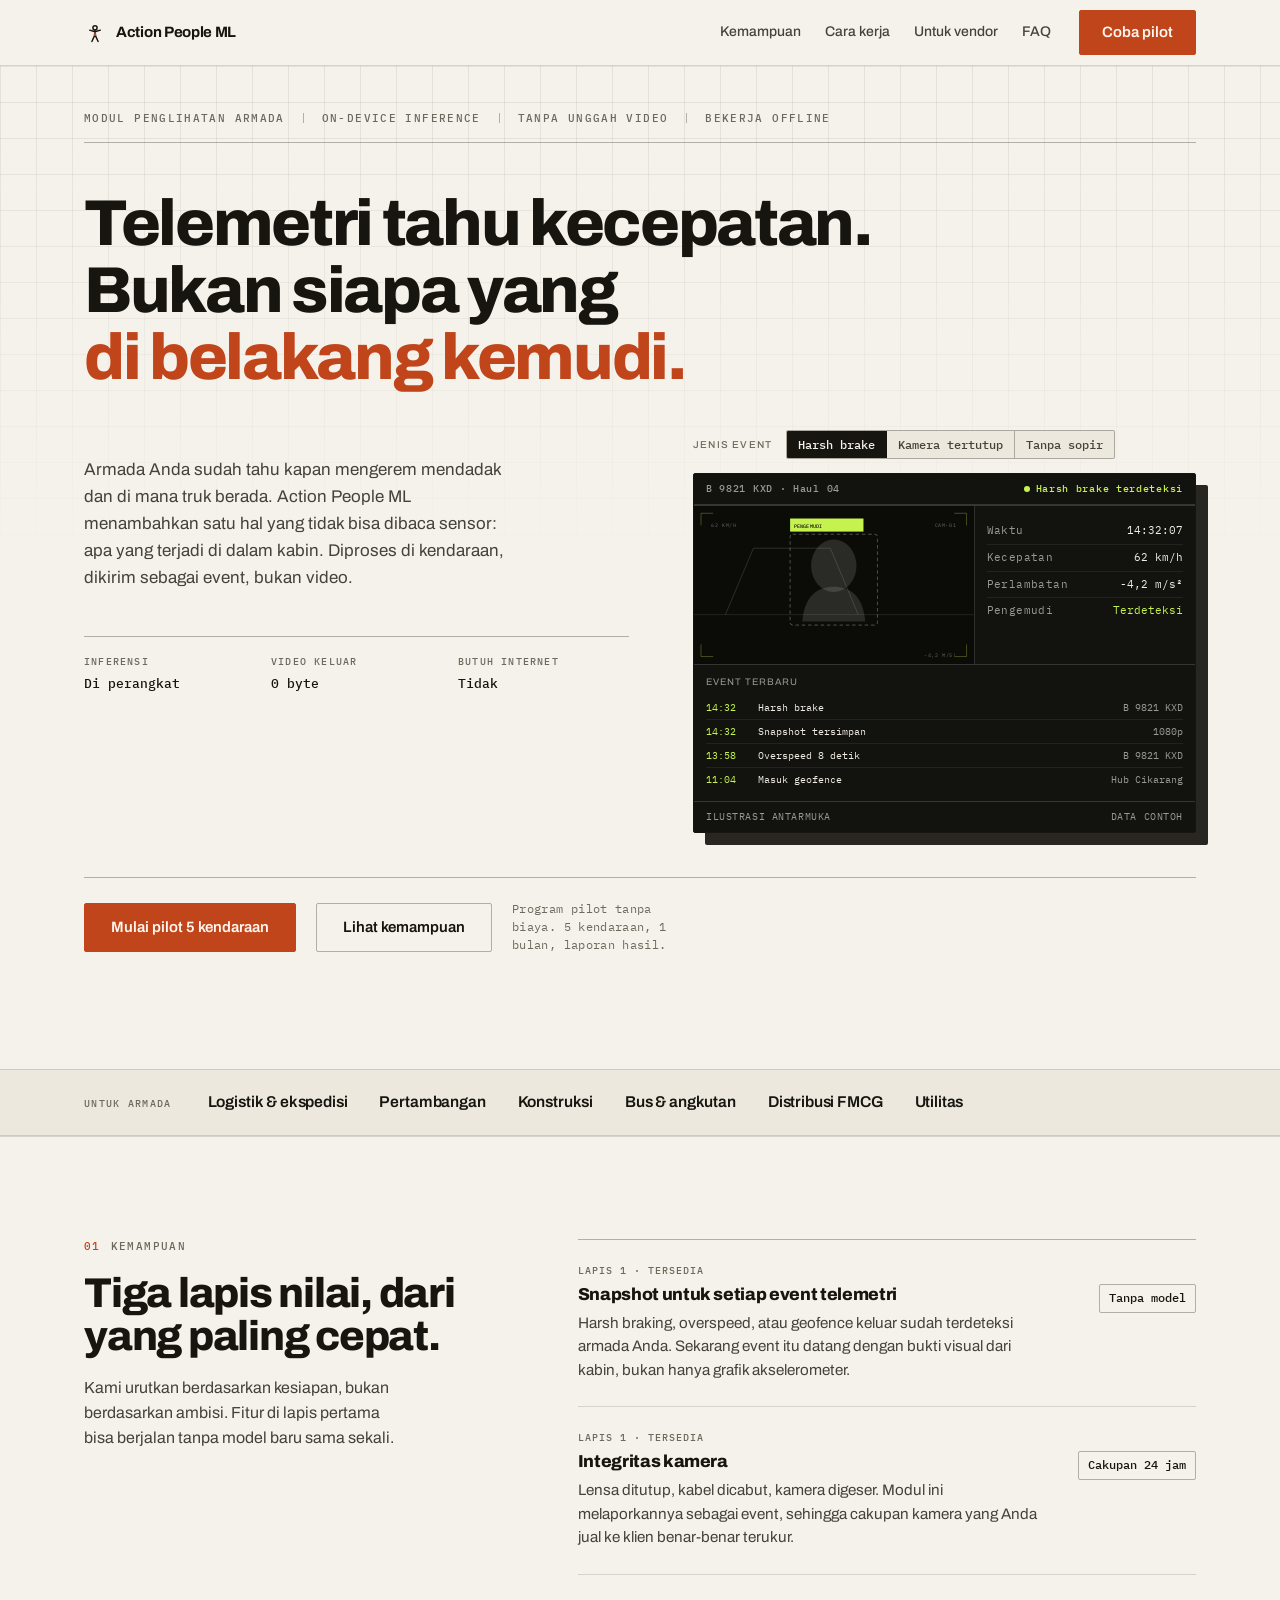
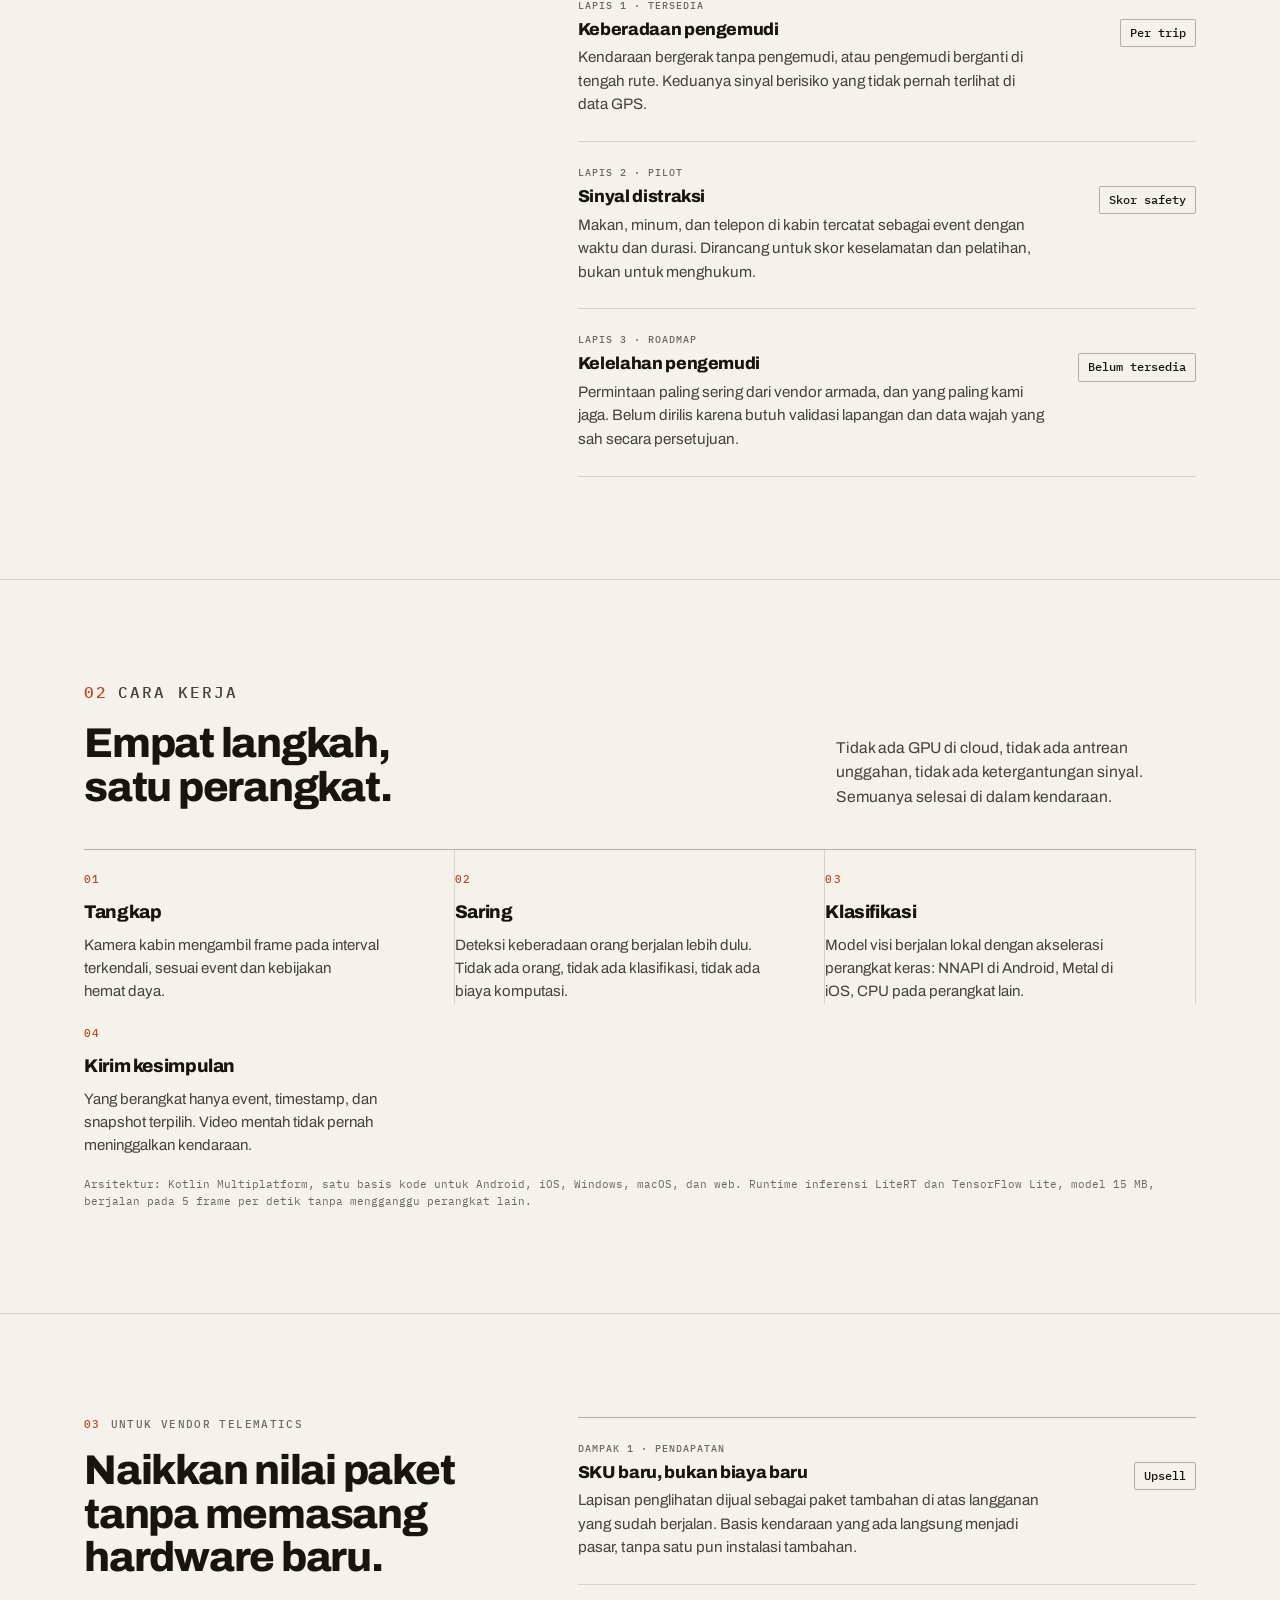
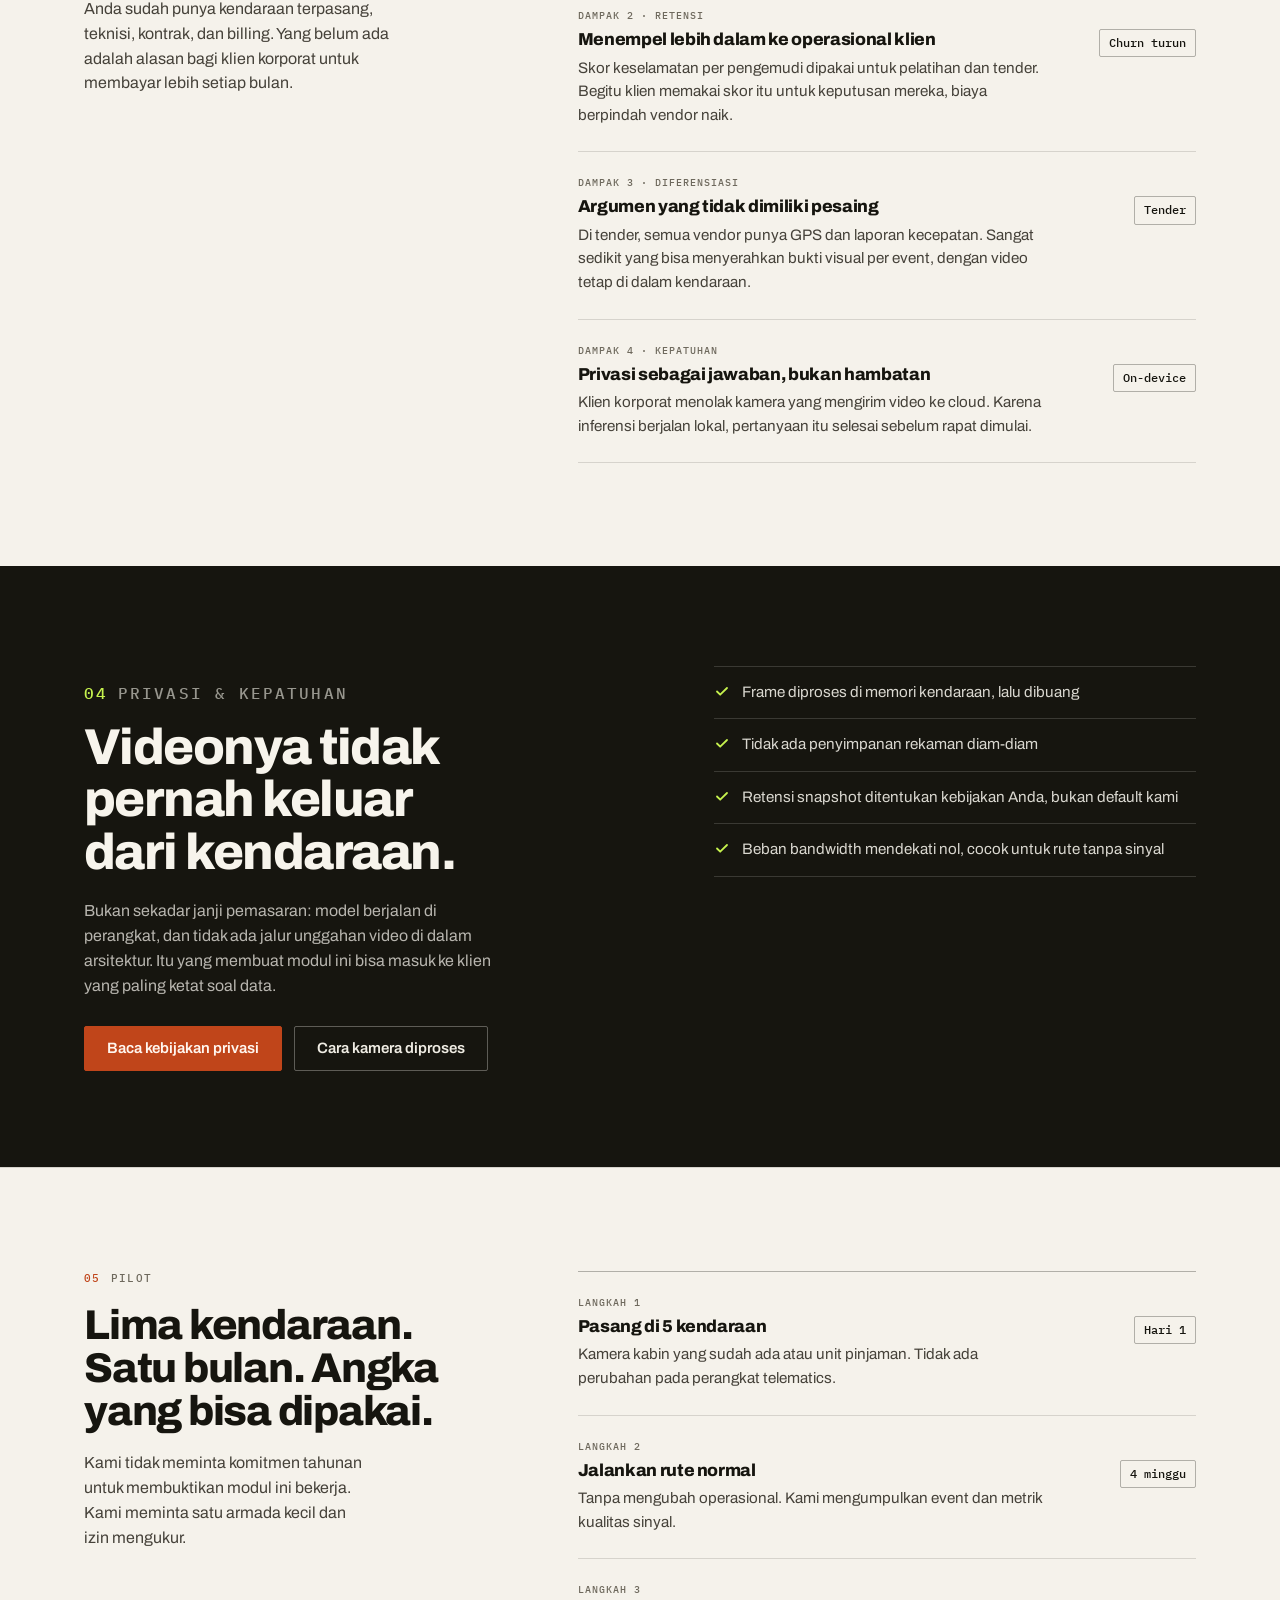
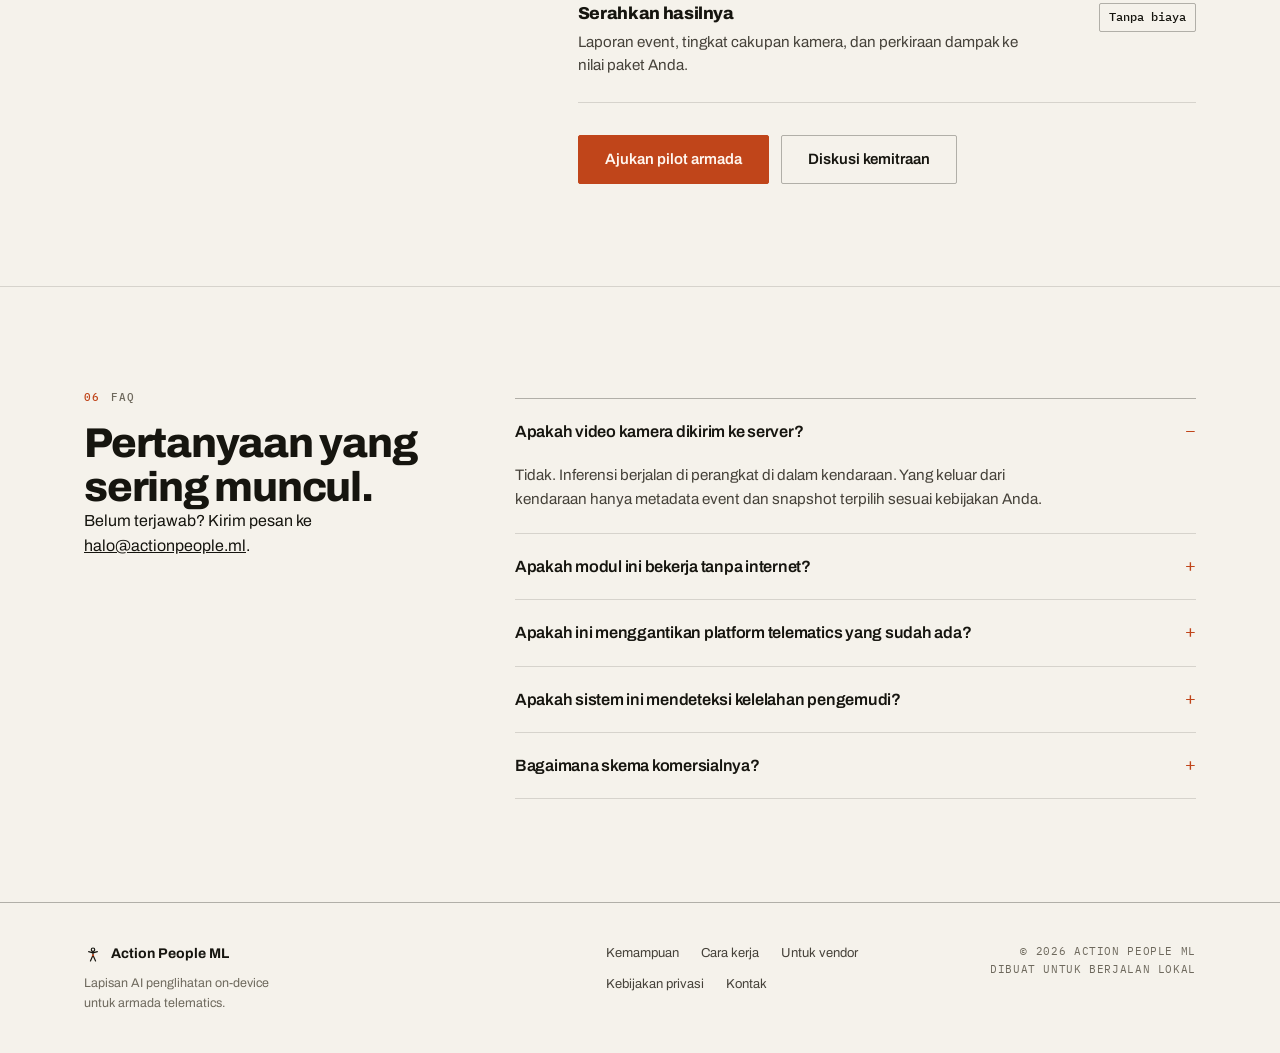
==== commit 456c8f76: "Reposition site as fleet vision module for telematics vendors Replace the previous consumer app fram" ====
--- a/index.html
+++ b/index.html
@@ -3,19 +3,109 @@
 <head>
 <meta charset="utf-8">
 <meta name="viewport" content="width=device-width, initial-scale=1, viewport-fit=cover">
-<title>Action People ML — Deteksi aksi manusia langsung di perangkat</title>
-<meta name="description" content="Action People ML mengenali gerak tubuh dan aksi manusia dari kamera, sepenuhnya di perangkat Anda. Tersedia untuk Android, iOS, macOS, Windows, dan web.">
+<title>Action People ML — Lapisan AI kamera untuk armada telematics</title>
+<meta name="description" content="Telemetri tahu kecepatan, tapi tidak tahu siapa yang duduk di belakang kemudi. Action People ML menambahkan penglihatan on-device ke armada GPS: snapshot per event, integritas kamera, dan sinyal distraksi. Tanpa video keluar dari kendaraan.">
+<meta name="keywords" content="AI kamera kabin armada, telematics AI, deteksi distraksi pengemudi, fleet safety kamera, AI on-device armada, GPS telematics Indonesia, safety scoring sopir">
+<meta name="author" content="Action People ML">
+<meta name="robots" content="index, follow, max-image-preview:large">
 <meta name="theme-color" content="#f5f2eb">
+<link rel="canonical" href="https://hadilo.github.io/actionpeopleml-page/">
+
 <meta property="og:type" content="website">
-<meta property="og:title" content="Action People ML — Deteksi aksi manusia langsung di perangkat">
-<meta property="og:description" content="Kenali gerak tubuh jadi data aksi. Video diproses di perangkat, tidak pernah diunggah.">
-<meta property="og:url" content="https://actionpeople.ml/">
+<meta property="og:site_name" content="Action People ML">
+<meta property="og:locale" content="id_ID">
+<meta property="og:title" content="Action People ML — Lapisan AI kamera untuk armada telematics">
+<meta property="og:description" content="Telemetri tahu kecepatan. Tidak tahu siapa yang di belakang kemudi. Tambahkan penglihatan on-device ke armada GPS: snapshot per event, integritas kamera, sinyal distraksi.">
+<meta property="og:url" content="https://hadilo.github.io/actionpeopleml-page/">
+<meta property="og:image" content="https://hadilo.github.io/actionpeopleml-page/assets/og.png">
+<meta property="og:image:width" content="1200">
+<meta property="og:image:height" content="630">
+<meta property="og:image:alt" content="Action People ML — lapisan AI kamera on-device untuk armada telematics">
 <meta name="twitter:card" content="summary_large_image">
+<meta name="twitter:title" content="Action People ML — Lapisan AI kamera untuk armada telematics">
+<meta name="twitter:description" content="Telemetri tahu kecepatan. Tidak tahu siapa yang di belakang kemudi. Penglihatan on-device untuk armada GPS.">
+<meta name="twitter:image" content="https://hadilo.github.io/actionpeopleml-page/assets/og.png">
+
 <link rel="icon" href="assets/mark.svg" type="image/svg+xml">
 <link rel="preconnect" href="https://fonts.googleapis.com">
 <link rel="preconnect" href="https://fonts.gstatic.com" crossorigin>
 <link href="https://fonts.googleapis.com/css2?family=Archivo:wght@400;500;600;700;800&family=IBM+Plex+Mono:wght@400;500&display=swap" rel="stylesheet">
 <link rel="stylesheet" href="assets/styles.css">
+
+<script type="application/ld+json">
+{
+  "@context": "https://schema.org",
+  "@graph": [
+    {
+      "@type": "Organization",
+      "@id": "https://hadilo.github.io/actionpeopleml-page/#org",
+      "name": "Action People ML",
+      "url": "https://hadilo.github.io/actionpeopleml-page/",
+      "logo": "https://hadilo.github.io/actionpeopleml-page/assets/mark.svg",
+      "email": "halo@actionpeople.ml",
+      "description": "Lapisan AI penglihatan on-device untuk armada telematics: peristiwa berbasis kamera tanpa mengirim video ke cloud."
+    },
+    {
+      "@type": "SoftwareApplication",
+      "name": "Action People ML",
+      "applicationCategory": "BusinessApplication",
+      "operatingSystem": "Android, iOS, Windows, macOS, Web",
+      "description": "Modul penglihatan on-device untuk platform telematics armada. Menghasilkan event dan snapshot dari kamera kabin tanpa mengunggah video.",
+      "featureList": [
+        "Snapshot otomatis per event telemetri",
+        "Integritas kamera: deteksi kamera tertutup atau dimatikan",
+        "Deteksi ada tidaknya pengemudi",
+        "Sinyal distraksi: makan, minum, telepon",
+        "Inferensi on-device, bekerja tanpa koneksi internet"
+      ],
+      "offers": {
+        "@type": "Offer",
+        "price": "0",
+        "priceCurrency": "IDR",
+        "description": "Program pilot armada: 5 kendaraan selama 1 bulan tanpa biaya."
+      },
+      "publisher": { "@id": "https://hadilo.github.io/actionpeopleml-page/#org" }
+    },
+    {
+      "@type": "FAQPage",
+      "mainEntity": [
+        {
+          "@type": "Question",
+          "name": "Apakah video kamera dikirim ke server?",
+          "acceptedAnswer": {
+            "@type": "Answer",
+            "text": "Tidak. Inferensi berjalan di perangkat di dalam kendaraan. Yang keluar dari kendaraan hanya metadata event dan snapshot terpilih sesuai kebijakan Anda."
+          }
+        },
+        {
+          "@type": "Question",
+          "name": "Apakah modul ini bekerja tanpa internet?",
+          "acceptedAnswer": {
+            "@type": "Answer",
+            "text": "Ya. Deteksi berjalan offline. Sinkronisasi event dilakukan saat kendaraan kembali ke jaringan, sehingga cocok untuk haul road, area tambang, dan rute terpencil."
+          }
+        },
+        {
+          "@type": "Question",
+          "name": "Apakah ini menggantikan platform telematics yang sudah ada?",
+          "acceptedAnswer": {
+            "@type": "Answer",
+            "text": "Tidak. Modul ini melengkapi platform yang sudah berjalan. Vendor telematics menambahkan lapisan penglihatan ke event yang sudah mereka deteksi, tanpa mengganti hardware maupun dashboard."
+          }
+        },
+        {
+          "@type": "Question",
+          "name": "Apakah sistem ini mendeteksi kelelahan pengemudi?",
+          "acceptedAnswer": {
+            "@type": "Answer",
+            "text": "Deteksi kelelahan berada di jalur pengembangan dan belum tersedia untuk produksi. Fitur yang tersedia saat ini adalah snapshot per event, integritas kamera, deteksi keberadaan pengemudi, dan sinyal distraksi."
+          }
+        }
+      ]
+    }
+  ]
+}
+</script>
 </head>
 <body>
 
@@ -28,12 +118,12 @@
       Action People ML
     </a>
     <nav class="site-nav" aria-label="Navigasi utama">
+      <a href="#kemampuan">Kemampuan</a>
       <a href="#cara-kerja">Cara kerja</a>
-      <a href="#platform">Platform</a>
-      <a href="#privasi">Privasi</a>
+      <a href="#vendor">Untuk vendor</a>
       <a href="#faq">FAQ</a>
     </nav>
-    <a class="btn btn-primary head-cta" href="#platform">Unduh</a>
+    <a class="btn btn-primary head-cta" href="#pilot">Coba pilot</a>
   </div>
 </header>
 
@@ -43,355 +133,307 @@
     <div class="container">
 
       <div class="spec">
-        <span>Action People ML</span>
-        <span>v1.0</span>
-        <span>Edge inference</span>
-        <span>33 keypoint</span>
-        <span>Video tidak diunggah</span>
-      </div>
+        <span>Modul penglihatan armada</span>
+        <span>On-device inference</span>
+        <span>Tanpa unggah video</span>
+        <span>Bekerja offline</span>
+      </div>
+
+      <h1 class="hero-title" id="hero-title">
+        Telemetri tahu kecepatan.<br>
+        Bukan siapa yang<br>
+        <span class="accent">di belakang kemudi.</span>
+      </h1>
 
       <div class="hero-grid">
         <div class="hero-copy">
-          <h1 id="hero-title">Kenali gerak tubuh, <span class="accent">langsung di perangkat.</span></h1>
           <p class="lede">
-            Arahkan kamera, dan Action People ML membaca pose, menghitung gerakan,
-            lalu mencatat aksi seperti berdiri, jongkok, dan lompat, tanpa mengirim
-            satu frame pun ke server.
-          </p>
-
-          <div class="hero-actions">
-            <a class="btn btn-primary btn-lg" href="#platform">Unduh aplikasi</a>
-            <a class="btn btn-ghost btn-lg" href="#cara-kerja">Lihat cara kerja</a>
-          </div>
-
-          <!-- Angka di bawah ini contoh. Ganti dengan hasil benchmark kamu. -->
+            Armada Anda sudah tahu kapan mengerem mendadak dan di mana truk berada.
+            Action People ML menambahkan satu hal yang tidak bisa dibaca sensor:
+            apa yang terjadi di dalam kabin. Diproses di kendaraan, dikirim sebagai
+            event, bukan video.
+          </p>
+
           <dl class="hero-facts">
             <div>
-              <dt>Model</dt>
-              <dd>Pose · 33 titik</dd>
-            </div>
-            <div>
               <dt>Inferensi</dt>
-              <dd>On-device</dd>
+              <dd>Di perangkat</dd>
             </div>
             <div>
               <dt>Video keluar</dt>
               <dd>0 byte</dd>
             </div>
+            <div>
+              <dt>Butuh internet</dt>
+              <dd>Tidak</dd>
+            </div>
           </dl>
         </div>
 
         <div class="demo">
           <div class="demo-controls">
-            <span id="pose-label">Contoh pose</span>
-            <div class="seg" role="group" aria-labelledby="pose-label">
-              <button type="button" data-pose="tegak" aria-pressed="true">Tegak</button>
-              <button type="button" data-pose="jongkok" aria-pressed="false">Jongkok</button>
-              <button type="button" data-pose="lompat" aria-pressed="false">Lompat</button>
+            <span id="evt-label">Jenis event</span>
+            <div class="seg" role="group" aria-labelledby="evt-label">
+              <button type="button" data-evt="hardbrake" aria-pressed="true">Harsh brake</button>
+              <button type="button" data-evt="blocked" aria-pressed="false">Kamera tertutup</button>
+              <button type="button" data-evt="nodriver" aria-pressed="false">Tanpa sopir</button>
             </div>
           </div>
 
-          <figure class="detector" data-demo>
-            <div class="detector-head">
-              <span>CAM 01 · 1280×720 · 30fps</span>
-              <span class="live"><i aria-hidden="true"></i><span data-live>Aksi: Tegak</span></span>
-            </div>
-
-            <div class="stage" data-stage role="img" aria-label="Pratinjau deteksi pose, aksi terdeteksi: Tegak">
-              <svg viewBox="0 0 160 90" aria-hidden="true" focusable="false">
-                <defs>
-                  <pattern id="grid" width="10" height="10" patternUnits="userSpaceOnUse">
-                    <path d="M10 0H0V10" fill="none" stroke="rgba(245,242,235,.07)" stroke-width=".3"/>
-                  </pattern>
-                </defs>
-                <rect width="160" height="90" fill="url(#grid)"/>
-                <path d="M4 76H156" stroke="rgba(245,242,235,.28)" stroke-width=".35"/>
-                <path d="M4 76l3-2v4z" fill="rgba(245,242,235,.28)"/>
-                <text x="6" y="86" fill="rgba(245,242,235,.42)" font-size="2.6" letter-spacing=".3">LANTAI · 0,00 m</text>
-                <text x="154" y="86" fill="rgba(245,242,235,.42)" font-size="2.6" text-anchor="end" letter-spacing=".3">CONF 0,96</text>
-
-                <g data-shape="tegak">
-                  <rect class="bbox" x="82" y="20" width="36" height="58" rx="1"/>
-                  <rect class="chip-bg" x="82" y="11" width="35" height="8"/>
-                  <text class="chip-tx" x="84" y="16.8">BERDIRI 96%</text>
-                  <circle class="joint" cx="100" cy="28" r="4.6"/>
-                  <path class="pose-line" d="M100 32.6V56M92 36l-4 8 1 8M108 36l4 8-1 8M94 57l-3 9 1 9M106 57l3 9-1 9"/>
-                  <circle class="joint" cx="88" cy="52" r="1.1"/>
-                  <circle class="joint" cx="112" cy="52" r="1.1"/>
-                  <circle class="joint" cx="91" cy="66" r="1.1"/>
-                  <circle class="joint" cx="109" cy="66" r="1.1"/>
-                  <circle class="joint" cx="100" cy="56" r="1.3"/>
-                </g>
-
-                <g data-shape="jongkok" display="none">
-                  <rect class="bbox" x="78" y="32" width="42" height="46" rx="1"/>
-                  <rect class="chip-bg" x="78" y="23" width="37" height="8"/>
-                  <text class="chip-tx" x="80" y="28.8">JONGKOK 91%</text>
-                  <circle class="joint" cx="99" cy="40" r="4.6"/>
-                  <path class="pose-line" d="M99 44.6V62M91 47l-6 7 2 8M107 47l6 7-2 8M94 62l-8 4 1 9M104 62l8 4-1 9"/>
-                  <circle class="joint" cx="87" cy="62" r="1.1"/>
-                  <circle class="joint" cx="111" cy="62" r="1.1"/>
-                  <circle class="joint" cx="86" cy="66" r="1.1"/>
-                  <circle class="joint" cx="112" cy="66" r="1.1"/>
-                  <circle class="joint" cx="99" cy="62" r="1.3"/>
-                </g>
-
-                <g data-shape="lompat" display="none">
-                  <rect class="bbox" x="76" y="8" width="46" height="52" rx="1"/>
-                  <rect class="chip-bg" x="76" y="0" width="35" height="8"/>
-                  <text class="chip-tx" x="78" y="5.8">LOMPAT 84%</text>
-                  <circle class="joint" cx="100" cy="18" r="4.6"/>
-                  <path class="pose-line" d="M100 22.6V41M92 25l-6-7-2-7M108 25l6-7 2-7M95 41l-6 6 2 6M105 41l6 6-2 6"/>
-                  <circle class="joint" cx="86" cy="18" r="1.1"/>
-                  <circle class="joint" cx="114" cy="18" r="1.1"/>
-                  <circle class="joint" cx="89" cy="47" r="1.1"/>
-                  <circle class="joint" cx="111" cy="47" r="1.1"/>
-                  <circle class="joint" cx="100" cy="41" r="1.3"/>
-                  <path d="M90 76h20" stroke="rgba(198,242,78,.36)" stroke-width=".5" stroke-dasharray="2 1.4"/>
-                </g>
-
-                <g fill="none" stroke="rgba(198,242,78,.5)" stroke-width=".4">
-                  <path d="M2 2h8M2 2v8M158 2h-8M158 2v8"/>
-                </g>
-              </svg>
-              <div class="scan" aria-hidden="true"></div>
-              <div class="corners" aria-hidden="true"></div>
-              <span class="stage-time mono">00:12:04.318</span>
-            </div>
-
-            <div class="detector-body">
-              <div class="dist">
-                <p>Distribusi aksi</p>
-                <ul data-bars></ul>
+          <figure class="evcard" data-card>
+            <div class="evcard-head">
+              <span>B 9821 KXD · Haul 04</span>
+              <span class="live"><i aria-hidden="true"></i><span data-live>Event terekam</span></span>
+            </div>
+
+            <div class="ev-body">
+              <div class="ev-shot" data-shot role="img" aria-label="Snapshot kamar kabin saat event harsh braking">
+                <svg viewBox="0 0 160 90" aria-hidden="true" focusable="false">
+                  <rect width="160" height="90" fill="#0b0b08"/>
+                  <path d="M0 62h160" stroke="rgba(245,242,235,.14)" stroke-width=".4"/>
+                  <path d="M18 62 34 24h44l16 38" fill="none" stroke="rgba(245,242,235,.16)" stroke-width=".5"/>
+
+                  <g data-scene="cabin">
+                    <ellipse cx="80" cy="34" rx="13" ry="15" fill="rgba(245,242,235,.13)"/>
+                    <path d="M62 66c1-14 8-20 18-20s17 6 18 20" fill="rgba(245,242,235,.13)"/>
+                    <rect class="bbox-dash" x="55" y="16" width="50" height="52" rx="1.5"/>
+                    <rect class="chip-bg" x="55" y="7" width="42" height="7.5"/>
+                    <text class="chip-tx" x="57" y="12.4">PENGEMUDI</text>
+                  </g>
+
+                  <g data-scene="blocked" display="none">
+                    <ellipse cx="80" cy="34" rx="13" ry="15" fill="rgba(245,242,235,.05)"/>
+                    <path d="M62 66c1-14 8-20 18-20s17 6 18 20" fill="rgba(245,242,235,.05)"/>
+                    <circle cx="80" cy="40" r="17" fill="none" stroke="rgba(198,242,78,.5)" stroke-width=".6" stroke-dasharray="3 2"/>
+                    <path d="M69 29 91 51M91 29 69 51" stroke="rgba(198,242,78,.7)" stroke-width=".7"/>
+                    <rect class="chip-bg" x="50" y="7" width="52" height="7.5"/>
+                    <text class="chip-tx" x="52" y="12.4">LENSA TERTUTUP</text>
+                  </g>
+
+                  <g data-scene="empty" display="none">
+                    <ellipse cx="80" cy="34" rx="13" ry="15" fill="none" stroke="rgba(245,242,235,.12)" stroke-width=".45" stroke-dasharray="2 2"/>
+                    <path d="M62 66c1-14 8-20 18-20s17 6 18 20" fill="none" stroke="rgba(245,242,235,.12)" stroke-width=".45" stroke-dasharray="2 2"/>
+                    <rect class="bbox-dash" x="55" y="16" width="50" height="52" rx="1.5" stroke-dasharray="1.5 2.5"/>
+                    <rect class="chip-bg" x="52" y="7" width="48" height="7.5"/>
+                    <text class="chip-tx" x="54" y="12.4">TIDAK ADA ORANG</text>
+                  </g>
+
+                  <g fill="none" stroke="rgba(198,242,78,.42)" stroke-width=".4">
+                    <path d="M4 4h7M4 4v7M156 4h-7M156 4v7M4 86h7M4 86v-7M156 86h-7M156 86v-7"/>
+                  </g>
+                  <text x="150" y="12" fill="rgba(245,242,235,.4)" font-size="2.7" text-anchor="end" letter-spacing=".3">CAM-01</text>
+                  <text x="10" y="12" fill="rgba(245,242,235,.4)" font-size="2.7" letter-spacing=".3">62 KM/H</text>
+                  <text x="150" y="86" fill="rgba(245,242,235,.4)" font-size="2.7" text-anchor="end" letter-spacing=".3">-4,2 M/S²</text>
+                </svg>
               </div>
-              <div class="log">
-                <p>Log peristiwa</p>
-                <ol data-log></ol>
-              </div>
-            </div>
-
-            <figcaption class="detector-foot">
-              <span>Pratinjau interaktif</span>
-              <span>Semua proses lokal</span>
+
+              <dl class="ev-meta" data-meta></dl>
+            </div>
+
+            <div class="ev-feed">
+              <p>Event terbaru</p>
+              <ol data-feed></ol>
+            </div>
+
+            <figcaption class="evcard-foot">
+              <span>Ilustrasi antarmuka</span>
+              <span>Data contoh</span>
             </figcaption>
           </figure>
         </div>
       </div>
-    </div>
-  </section>
-
-  <section class="section" id="cara-kerja" aria-labelledby="cara-title">
+
+      <div class="hero-cta">
+        <a class="btn btn-primary btn-lg" href="#pilot">Mulai pilot 5 kendaraan</a>
+        <a class="btn btn-ghost btn-lg" href="#kemampuan">Lihat kemampuan</a>
+        <p>Program pilot tanpa biaya. 5 kendaraan, 1 bulan, laporan hasil.</p>
+      </div>
+    </div>
+  </section>
+
+  <aside class="usecases" aria-label="Sektor yang dilayani">
+    <div class="container">
+      <span class="label">Untuk armada</span>
+      <ul>
+        <li>Logistik &amp; ekspedisi</li>
+        <li>Pertambangan</li>
+        <li>Konstruksi</li>
+        <li>Bus &amp; angkutan</li>
+        <li>Distribusi FMCG</li>
+        <li>Utilitas</li>
+      </ul>
+    </div>
+  </aside>
+
+  <section class="section" id="kemampuan" aria-labelledby="kemampuan-title">
     <div class="container split reveal">
       <div class="split-head">
-        <p class="kicker"><span class="n">01</span> Cara kerja</p>
-        <h2 id="cara-title">Dari piksel kamera jadi catatan aksi.</h2>
+        <p class="kicker"><span class="n">01</span> Kemampuan</p>
+        <h2 id="kemampuan-title">Tiga lapis nilai, dari yang paling cepat.</h2>
         <p>
-          Satu pipeline kecil yang berjalan di perangkat: estimasi pose, klasifikasi
-          aksi per jendela waktu, lalu pencatatan kejadian yang bisa kamu tinjau
-          ulang.
+          Kami urutkan berdasarkan kesiapan, bukan berdasarkan ambisi. Fitur di
+          lapis pertama bisa berjalan tanpa model baru sama sekali.
         </p>
       </div>
 
       <ol class="rows">
         <li>
-          <span class="row-id">Lapisan 1 · Persepsi</span>
-          <h3>Estimasi pose 33 titik</h3>
-          <p>Kerangka tubuh diekstrak per frame, lengkap dengan skor keyakinan untuk tiap titik.</p>
-          <span class="row-stat">33 titik</span>
-        </li>
-        <li>
-          <span class="row-id">Lapisan 2 · Klasifikasi</span>
-          <h3>Aksi dibaca sebagai rentang waktu</h3>
-          <p>Urutan pose dalam jendela pendek dinilai sebagai aksi: berdiri, berjalan, jongkok, melompat.</p>
-          <span class="row-stat">4 kelas</span>
-        </li>
-        <li>
-          <span class="row-id">Lapisan 3 · Pencatatan</span>
-          <h3>Setiap perubahan masuk log</h3>
-          <p>Perubahan aksi dicatat dengan waktu dan tingkat keyakinan, siap diekspor untuk analisis.</p>
-          <span class="row-stat">CSV / JSON</span>
-        </li>
-        <li>
-          <span class="row-id">Lapisan 4 · Privasi</span>
-          <h3>Frame berhenti di perangkat</h3>
-          <p>Tidak ada unggahan video. Yang keluar hanya data yang kamu pilih sendiri untuk diekspor.</p>
-          <span class="row-stat">0 unggahan</span>
+          <span class="row-id">Lapis 1 · Tersedia</span>
+          <h3>Snapshot untuk setiap event telemetri</h3>
+          <p>
+            Harsh braking, overspeed, atau geofence keluar sudah terdeteksi armada Anda.
+            Sekarang event itu datang dengan bukti visual dari kabin, bukan hanya grafik
+            akselerometer.
+          </p>
+          <span class="row-stat">Tanpa model</span>
+        </li>
+        <li>
+          <span class="row-id">Lapis 1 · Tersedia</span>
+          <h3>Integritas kamera</h3>
+          <p>
+            Lensa ditutup, kabel dicabut, kamera digeser. Modul ini melaporkannya sebagai
+            event, sehingga cakupan kamera yang Anda jual ke klien benar-benar terukur.
+          </p>
+          <span class="row-stat">Cakupan 24 jam</span>
+        </li>
+        <li>
+          <span class="row-id">Lapis 1 · Tersedia</span>
+          <h3>Keberadaan pengemudi</h3>
+          <p>
+            Kendaraan bergerak tanpa pengemudi, atau pengemudi berganti di tengah rute.
+            Keduanya sinyal berisiko yang tidak pernah terlihat di data GPS.
+          </p>
+          <span class="row-stat">Per trip</span>
+        </li>
+        <li>
+          <span class="row-id">Lapis 2 · Pilot</span>
+          <h3>Sinyal distraksi</h3>
+          <p>
+            Makan, minum, dan telepon di kabin tercatat sebagai event dengan waktu dan
+            durasi. Dirancang untuk skor keselamatan dan pelatihan, bukan untuk menghukum.
+          </p>
+          <span class="row-stat">Skor safety</span>
+        </li>
+        <li>
+          <span class="row-id">Lapis 3 · Roadmap</span>
+          <h3>Kelelahan pengemudi</h3>
+          <p>
+            Permintaan paling sering dari vendor armada, dan yang paling kami jaga.
+            Belum dirilis karena butuh validasi lapangan dan data wajah yang sah secara
+            persetujuan.
+          </p>
+          <span class="row-stat">Belum tersedia</span>
         </li>
       </ol>
     </div>
-
+  </section>
+
+  <section class="section" id="cara-kerja" aria-labelledby="cara-title">
     <div class="container">
-      <ol class="steps reveal" aria-label="Tiga langkah memulai">
-        <li>
-          <span class="n">01</span>
-          <h3>Pasang dari toko resmi</h3>
-          <p>Pilih platformmu. Satu akun yang sama berlaku di semua versi.</p>
-        </li>
-        <li>
-          <span class="n">02</span>
-          <h3>Izinkan kamera</h3>
-          <p>Model diunduh sekali, lalu berjalan offline tanpa koneksi internet.</p>
-        </li>
-        <li>
-          <span class="n">03</span>
-          <h3>Mulai sesi</h3>
-          <p>Rekam sesi, tinjau timeline aksi, ekspor bila perlu.</p>
-        </li>
-      </ol>
-    </div>
-  </section>
-
-  <aside class="usecases" aria-label="Contoh penggunaan">
-    <div class="container">
-      <span class="label">Dipakai untuk</span>
-      <ul>
-        <li>Rehabilitasi gerak</li>
-        <li>Analisis teknik olahraga</li>
-        <li>Ergonomi kerja</li>
-        <li>Kelas tari</li>
-        <li>Riset biomekanika</li>
-        <li>Latihan mandiri</li>
-      </ul>
-    </div>
-  </aside>
-
-  <section class="section" id="platform" aria-labelledby="platform-title">
-    <div class="container reveal">
       <div class="platform-head">
         <div>
-          <p class="kicker"><span class="n">02</span> Platform</p>
-          <h2 id="platform-title">Satu aplikasi, lima tempat.</h2>
+          <p class="kicker"><span class="n">02</span> Cara kerja</p>
+          <h2 id="cara-title">Empat langkah, satu perangkat.</h2>
         </div>
         <p>
-          Pilih paket sesuai perangkatmu. Versi web berjalan sebagai PWA dan
-          memakai model yang sama dengan aplikasi desktop.
+          Tidak ada GPU di cloud, tidak ada antrean unggahan, tidak ada ketergantungan
+          sinyal. Semuanya selesai di dalam kendaraan.
         </p>
       </div>
 
-      <table class="platform-table">
-        <caption class="sr-only">Tautan unduhan per platform</caption>
-        <thead>
-          <tr>
-            <th scope="col">Platform</th>
-            <th scope="col">Sistem</th>
-            <th scope="col">Ukuran</th>
-            <th scope="col"><span class="sr-only">Tautan</span></th>
-          </tr>
-        </thead>
-        <tbody>
-          <tr>
-            <td>
-              <div class="platform-cell">
-                <span class="platform-icon" aria-hidden="true">
-                  <svg viewBox="0 0 24 24" fill="none" stroke="currentColor" stroke-width="1.6" stroke-linejoin="round">
-                    <path d="M4.5 3.2 17.8 12 4.5 20.8z"/>
-                    <path d="M4.5 3.2 13 12l-8.5 8.8"/>
-                  </svg>
-                </span>
-                <span class="platform-name">
-                  <strong>Android</strong>
-                  <span>Google Play</span>
-                </span>
-              </div>
-            </td>
-            <td class="sys">Android 10+</td>
-            <td class="size">48 MB</td>
-            <td class="action"><a class="get" data-store="playStore" data-external>Dapatkan <span aria-hidden="true">&#8599;</span></a></td>
-          </tr>
-          <tr>
-            <td>
-              <div class="platform-cell">
-                <span class="platform-icon" aria-hidden="true">
-                  <svg viewBox="0 0 24 24" fill="none" stroke="currentColor" stroke-width="1.6" stroke-linecap="round" stroke-linejoin="round">
-                    <path d="M15.8 12.6c0-2.1 1.7-3.1 1.8-3.2-1-1.4-2.5-1.6-3-1.6-1.3-.1-2.5.7-3.1.7-.7 0-1.7-.7-2.7-.7-1.4 0-2.7.8-3.4 2-1.4 2.5-.4 6.2 1 8.2.7 1 1.5 2.1 2.5 2 1-.1 1.4-.6 2.6-.6s1.6.6 2.6.6c1.1 0 1.8-1 2.5-2 .5-.7.8-1.4 1-1.8-2.3-.9-1.8-3.5-1.8-3.6z"/>
-                    <path d="M13.9 6.2c.6-.7 1-1.7.9-2.7-.9.1-1.9.6-2.5 1.3-.5.6-1 1.6-.9 2.6 1 .1 2-.5 2.5-1.2z"/>
-                  </svg>
-                </span>
-                <span class="platform-name">
-                  <strong>iPhone &amp; iPad</strong>
-                  <span>App Store</span>
-                </span>
-              </div>
-            </td>
-            <td class="sys">iOS 16+ / iPadOS 16+</td>
-            <td class="size">52 MB</td>
-            <td class="action"><a class="get" data-store="appStore" data-external>Dapatkan <span aria-hidden="true">&#8599;</span></a></td>
-          </tr>
-          <tr>
-            <td>
-              <div class="platform-cell">
-                <span class="platform-icon" aria-hidden="true">
-                  <svg viewBox="0 0 24 24" fill="none" stroke="currentColor" stroke-width="1.6" stroke-linecap="round" stroke-linejoin="round">
-                    <rect x="2.5" y="4" width="19" height="12.5" rx="1.6"/>
-                    <path d="M8 20h8M12 16.5V20"/>
-                  </svg>
-                </span>
-                <span class="platform-name">
-                  <strong>macOS</strong>
-                  <span>Apple silicon &amp; Intel</span>
-                </span>
-              </div>
-            </td>
-            <td class="sys">macOS 13+</td>
-            <td class="size">74 MB</td>
-            <td class="action"><a class="get" data-store="macOS" data-external>Dapatkan <span aria-hidden="true">&#8599;</span></a></td>
-          </tr>
-          <tr>
-            <td>
-              <div class="platform-cell">
-                <span class="platform-icon" aria-hidden="true">
-                  <svg viewBox="0 0 24 24" fill="none" stroke="currentColor" stroke-width="1.6" stroke-linejoin="round">
-                    <path d="M3 3h8v8H3zM13 3h8v8h-8zM3 13h8v8H3zM13 13h8v8h-8z"/>
-                  </svg>
-                </span>
-                <span class="platform-name">
-                  <strong>Windows</strong>
-                  <span>Microsoft Store</span>
-                </span>
-              </div>
-            </td>
-            <td class="sys">Windows 10 &amp; 11</td>
-            <td class="size">81 MB</td>
-            <td class="action"><a class="get" data-store="windows" data-external>Dapatkan <span aria-hidden="true">&#8599;</span></a></td>
-          </tr>
-          <tr>
-            <td>
-              <div class="platform-cell">
-                <span class="platform-icon" aria-hidden="true">
-                  <svg viewBox="0 0 24 24" fill="none" stroke="currentColor" stroke-width="1.6" stroke-linecap="round" stroke-linejoin="round">
-                    <circle cx="12" cy="12" r="9"/>
-                    <path d="M3 12h18M12 3c2.6 2.4 4 5.6 4 9s-1.4 6.6-4 9c-2.6-2.4-4-5.6-4-9s1.4-6.6 4-9z"/>
-                  </svg>
-                </span>
-                <span class="platform-name">
-                  <strong>Web</strong>
-                  <span>PWA · tanpa pasang</span>
-                  <span class="tag-now">Buka langsung</span>
-                </span>
-              </div>
-            </td>
-            <td class="sys">Chrome, Safari, Edge terbaru</td>
-            <td class="size">&mdash;</td>
-            <td class="action"><a class="get" data-store="web" data-external>Buka aplikasi <span aria-hidden="true">&#8599;</span></a></td>
-          </tr>
-        </tbody>
-      </table>
-
-      <noscript>
-        <p class="table-note">Tautan toko memerlukan JavaScript. URL lengkap tersedia di <code>assets/store-links.js</code>.</p>
-      </noscript>
-      <p class="table-note">Tautan di atas masih template. Isi URL asli di <code>assets/store-links.js</code>. Selama belum diisi, tombol tampil sebagai &ldquo;Segera hadir&rdquo;.</p>
+      <ol class="steps reveal">
+        <li>
+          <span class="n">01</span>
+          <h3>Tangkap</h3>
+          <p>Kamera kabin mengambil frame pada interval terkendali, sesuai event dan kebijakan hemat daya.</p>
+        </li>
+        <li>
+          <span class="n">02</span>
+          <h3>Saring</h3>
+          <p>Deteksi keberadaan orang berjalan lebih dulu. Tidak ada orang, tidak ada klasifikasi, tidak ada biaya komputasi.</p>
+        </li>
+        <li>
+          <span class="n">03</span>
+          <h3>Klasifikasi</h3>
+          <p>Model visi berjalan lokal dengan akselerasi perangkat keras: NNAPI di Android, Metal di iOS, CPU pada perangkat lain.</p>
+        </li>
+        <li>
+          <span class="n">04</span>
+          <h3>Kirim kesimpulan</h3>
+          <p>Yang berangkat hanya event, timestamp, dan snapshot terpilih. Video mentah tidak pernah meninggalkan kendaraan.</p>
+        </li>
+      </ol>
+
+      <p class="table-note">
+        Arsitektur: Kotlin Multiplatform, satu basis kode untuk Android, iOS, Windows,
+        macOS, dan web. Runtime inferensi LiteRT dan TensorFlow Lite, model 15 MB,
+        berjalan pada 5 frame per detik tanpa mengganggu perangkat lain.
+      </p>
+    </div>
+  </section>
+
+  <section class="section" id="vendor" aria-labelledby="vendor-title">
+    <div class="container split reveal">
+      <div class="split-head">
+        <p class="kicker"><span class="n">03</span> Untuk vendor telematics</p>
+        <h2 id="vendor-title">Naikkan nilai paket tanpa memasang hardware baru.</h2>
+        <p>
+          Anda sudah punya kendaraan terpasang, teknisi, kontrak, dan billing. Yang belum
+          ada adalah alasan bagi klien korporat untuk membayar lebih setiap bulan.
+        </p>
+      </div>
+
+      <ol class="rows">
+        <li>
+          <span class="row-id">Dampak 1 · Pendapatan</span>
+          <h3>SKU baru, bukan biaya baru</h3>
+          <p>
+            Lapisan penglihatan dijual sebagai paket tambahan di atas langganan yang sudah
+            berjalan. Basis kendaraan yang ada langsung menjadi pasar, tanpa satu pun
+            instalasi tambahan.
+          </p>
+          <span class="row-stat">Upsell</span>
+        </li>
+        <li>
+          <span class="row-id">Dampak 2 · Retensi</span>
+          <h3>Menempel lebih dalam ke operasional klien</h3>
+          <p>
+            Skor keselamatan per pengemudi dipakai untuk pelatihan dan tender. Begitu klien
+            memakai skor itu untuk keputusan mereka, biaya berpindah vendor naik.
+          </p>
+          <span class="row-stat">Churn turun</span>
+        </li>
+        <li>
+          <span class="row-id">Dampak 3 · Diferensiasi</span>
+          <h3>Argumen yang tidak dimiliki pesaing</h3>
+          <p>
+            Di tender, semua vendor punya GPS dan laporan kecepatan. Sangat sedikit yang
+            bisa menyerahkan bukti visual per event, dengan video tetap di dalam kendaraan.
+          </p>
+          <span class="row-stat">Tender</span>
+        </li>
+        <li>
+          <span class="row-id">Dampak 4 · Kepatuhan</span>
+          <h3>Privasi sebagai jawaban, bukan hambatan</h3>
+          <p>
+            Klien korporat menolak kamera yang mengirim video ke cloud. Karena inferensi
+            berjalan lokal, pertanyaan itu selesai sebelum rapat dimulai.
+          </p>
+          <span class="row-stat">On-device</span>
+        </li>
+      </ol>
     </div>
   </section>
 
   <section class="band" id="privasi" aria-labelledby="privasi-title">
     <div class="container band-grid">
       <div class="reveal">
-        <p class="kicker"><span class="n">03</span> Privasi</p>
-        <h2 id="privasi-title">Videonya tidak pernah keluar dari perangkat.</h2>
+        <p class="kicker"><span class="n">04</span> Privasi &amp; kepatuhan</p>
+        <h2 id="privasi-title">Videonya tidak pernah keluar dari kendaraan.</h2>
         <p>
-          Deteksi berjalan lokal. Yang kami simpan hanya yang perlu: pengaturan,
-          riwayat sesi, dan data akun kalau kamu memilih untuk masuk.
+          Bukan sekadar janji pemasaran: model berjalan di perangkat, dan tidak ada jalur
+          unggahan video di dalam arsitektur. Itu yang membuat modul ini bisa masuk ke
+          klien yang paling ketat soal data.
         </p>
         <div class="band-actions">
           <a class="btn btn-primary" href="privacy.html">Baca kebijakan privasi</a>
@@ -402,52 +444,93 @@
       <ul class="checks reveal">
         <li>
           <svg viewBox="0 0 16 16" fill="none" stroke="currentColor" stroke-width="1.8" stroke-linecap="round" stroke-linejoin="round" aria-hidden="true"><path d="m3 8.5 3.2 3.2L13 5"/></svg>
-          Frame kamera diproses di memori dan langsung dibuang
+          Frame diproses di memori kendaraan, lalu dibuang
         </li>
         <li>
           <svg viewBox="0 0 16 16" fill="none" stroke="currentColor" stroke-width="1.8" stroke-linecap="round" stroke-linejoin="round" aria-hidden="true"><path d="m3 8.5 3.2 3.2L13 5"/></svg>
-          Tanpa unggahan video, tanpa penyimpanan rekaman diam-diam
+          Tidak ada penyimpanan rekaman diam-diam
         </li>
         <li>
           <svg viewBox="0 0 16 16" fill="none" stroke="currentColor" stroke-width="1.8" stroke-linecap="round" stroke-linejoin="round" aria-hidden="true"><path d="m3 8.5 3.2 3.2L13 5"/></svg>
-          Kamera hanya aktif saat sesi berjalan
+          Retensi snapshot ditentukan kebijakan Anda, bukan default kami
         </li>
         <li>
           <svg viewBox="0 0 16 16" fill="none" stroke="currentColor" stroke-width="1.8" stroke-linecap="round" stroke-linejoin="round" aria-hidden="true"><path d="m3 8.5 3.2 3.2L13 5"/></svg>
-          Ekspor data selalu atas tindakanmu sendiri
+          Beban bandwidth mendekati nol, cocok untuk rute tanpa sinyal
         </li>
       </ul>
+    </div>
+  </section>
+
+  <section class="section" id="pilot" aria-labelledby="pilot-title">
+    <div class="container split reveal">
+      <div class="split-head">
+        <p class="kicker"><span class="n">05</span> Pilot</p>
+        <h2 id="pilot-title">Lima kendaraan. Satu bulan. Angka yang bisa dipakai.</h2>
+        <p>
+          Kami tidak meminta komitmen tahunan untuk membuktikan modul ini bekerja.
+          Kami meminta satu armada kecil dan izin mengukur.
+        </p>
+      </div>
+
+      <div>
+        <ol class="rows">
+          <li>
+            <span class="row-id">Langkah 1</span>
+            <h3>Pasang di 5 kendaraan</h3>
+            <p>Kamera kabin yang sudah ada atau unit pinjaman. Tidak ada perubahan pada perangkat telematics.</p>
+            <span class="row-stat">Hari 1</span>
+          </li>
+          <li>
+            <span class="row-id">Langkah 2</span>
+            <h3>Jalankan rute normal</h3>
+            <p>Tanpa mengubah operasional. Kami mengumpulkan event dan metrik kualitas sinyal.</p>
+            <span class="row-stat">4 minggu</span>
+          </li>
+          <li>
+            <span class="row-id">Langkah 3</span>
+            <h3>Serahkan hasilnya</h3>
+            <p>Laporan event, tingkat cakupan kamera, dan perkiraan dampak ke nilai paket Anda.</p>
+            <span class="row-stat">Tanpa biaya</span>
+          </li>
+        </ol>
+
+        <div class="hero-actions">
+          <a class="btn btn-primary btn-lg" href="mailto:halo@actionpeople.ml?subject=Pilot%20armada%20Action%20People%20ML">Ajukan pilot armada</a>
+          <a class="btn btn-ghost btn-lg" href="mailto:halo@actionpeople.ml?subject=Kemitraan%20vendor%20telematics">Diskusi kemitraan</a>
+        </div>
+      </div>
     </div>
   </section>
 
   <section class="section" id="faq" aria-labelledby="faq-title">
     <div class="container faq-grid reveal">
       <div>
-        <p class="kicker"><span class="n">04</span> FAQ</p>
+        <p class="kicker"><span class="n">06</span> FAQ</p>
         <h2 id="faq-title">Pertanyaan yang sering muncul.</h2>
         <p>Belum terjawab? Kirim pesan ke <a href="mailto:halo@actionpeople.ml">halo@actionpeople.ml</a>.</p>
       </div>
 
       <div class="faq-list">
         <details open>
-          <summary>Apakah aplikasi ini butuh internet?</summary>
-          <p>Tidak untuk deteksi. Model diunduh sekali saat pertama dijalankan, setelah itu semua inferensi berjalan offline. Internet hanya dipakai untuk masuk akun dan pembaruan aplikasi.</p>
+          <summary>Apakah video kamera dikirim ke server?</summary>
+          <p>Tidak. Inferensi berjalan di perangkat di dalam kendaraan. Yang keluar dari kendaraan hanya metadata event dan snapshot terpilih sesuai kebijakan Anda.</p>
         </details>
         <details>
-          <summary>Apakah rekaman video saya diunggah?</summary>
-          <p>Tidak. Frame kamera diproses di memori perangkat lalu dibuang. Aplikasi menyimpan hasil analisis berupa pose dan catatan aksi, bukan video. Detailnya ada di <a href="privacy.html">kebijakan privasi</a>.</p>
+          <summary>Apakah modul ini bekerja tanpa internet?</summary>
+          <p>Ya. Deteksi berjalan offline. Sinkronisasi event dilakukan saat kendaraan kembali ke jaringan, sehingga cocok untuk haul road, area tambang, dan rute terpencil.</p>
         </details>
         <details>
-          <summary>Apa bedanya versi gratis dan berbayar?</summary>
-          <p>Versi gratis mencakup satu kamera dan sesi tanpa batas dengan riwayat 7 hari. Versi Pro menambah ekspor tanpa batas, banyak kamera, dan riwayat penuh.</p>
+          <summary>Apakah ini menggantikan platform telematics yang sudah ada?</summary>
+          <p>Tidak. Modul ini melengkapi platform yang sudah berjalan. Vendor telematics menambahkan lapisan penglihatan ke event yang sudah mereka deteksi, tanpa mengganti hardware maupun dashboard.</p>
         </details>
         <details>
-          <summary>Perangkat seperti apa yang didukung?</summary>
-          <p>Aplikasi berjalan di Android 10+, iOS 16+, macOS 13+, Windows 10+, dan browser modern. Perangkat dengan NPU atau GPU terintegrasi memberi frame rate paling stabil.</p>
+          <summary>Apakah sistem ini mendeteksi kelelahan pengemudi?</summary>
+          <p>Deteksi kelelahan berada di jalur pengembangan dan belum tersedia untuk produksi. Fitur yang tersedia saat ini adalah snapshot per event, integritas kamera, deteksi keberadaan pengemudi, dan sinyal distraksi.</p>
         </details>
         <details>
-          <summary>Bagaimana cara menghapus data saya?</summary>
-          <p>Hapus sesi satu per satu di dalam aplikasi, atau minta penghapusan akun lewat email. Permintaan diproses maksimal 30 hari.</p>
+          <summary>Bagaimana skema komersialnya?</summary>
+          <p>Lisensi per kendaraan per bulan, atau bagi hasil dari paket yang Anda jual ke klien. Keduanya dirancang agar masuk ke dalam struktur harga yang sudah Anda pakai.</p>
         </details>
       </div>
     </div>
@@ -462,14 +545,15 @@
         <img src="assets/mark.svg" alt="" width="18" height="18">
         Action People ML
       </a>
-      <p class="foot-note">Deteksi aksi manusia yang berjalan di perangkatmu sendiri.</p>
+      <p class="foot-note">Lapisan AI penglihatan on-device untuk armada telematics.</p>
     </div>
 
     <nav class="foot-links" aria-label="Navigasi kaki halaman">
+      <a href="#kemampuan">Kemampuan</a>
+      <a href="#cara-kerja">Cara kerja</a>
+      <a href="#vendor">Untuk vendor</a>
       <a href="privacy.html">Kebijakan privasi</a>
-      <a href="privacy.html#kontak">Kontak</a>
-      <a href="#platform">Unduh</a>
-      <a href="#faq">FAQ</a>
+      <a href="mailto:halo@actionpeople.ml">Kontak</a>
     </nav>
 
     <p class="foot-meta">
@@ -480,7 +564,6 @@
 </footer>
 
 <script>document.getElementById("year").textContent = new Date().getFullYear();</script>
-<script src="assets/store-links.js"></script>
 <script src="assets/app.js"></script>
 </body>
 </html>
--- a/assets/styles.css
+++ b/assets/styles.css
@@ -315,15 +315,33 @@
   align-items: start;
 }
 
-.hero-copy h1 {
-  font-size: clamp(2.15rem, 5.1vw, 3.85rem);
-  line-height: 1.02;
-  letter-spacing: -0.035em;
-  max-width: 15ch;
-}
-
-.hero-copy h1 .accent {
+.hero-title {
+  font-size: clamp(2.05rem, 5.2vw, 4.05rem);
+  line-height: 1.03;
+  letter-spacing: -0.036em;
+  max-width: 21ch;
+  margin-bottom: clamp(24px, 3vw, 40px);
+}
+
+.hero-title .accent {
   color: var(--accent);
+}
+
+.hero-cta {
+  display: flex;
+  flex-wrap: wrap;
+  align-items: center;
+  gap: 12px 20px;
+  margin-top: clamp(28px, 4vw, 44px);
+  padding-top: 22px;
+  border-top: 1px solid var(--line-2);
+}
+
+.hero-cta p {
+  font: 400 12px/1.5 var(--mono);
+  letter-spacing: 0.03em;
+  color: var(--muted);
+  max-width: 26ch;
 }
 
 .lede {
@@ -418,7 +436,7 @@
   color: var(--paper);
 }
 
-.detector {
+.evcard {
   margin: 0;
   background: var(--panel);
   border: 1px solid var(--ink);
@@ -428,11 +446,11 @@
   overflow: hidden;
 }
 
-.detector :focus-visible {
+.evcard :focus-visible {
   outline-color: var(--lime);
 }
 
-.detector-head {
+.evcard-head {
   display: flex;
   align-items: center;
   justify-content: space-between;
@@ -471,109 +489,27 @@
   }
 }
 
-.stage {
+.ev-body {
+  display: grid;
+  grid-template-columns: 1.12fr 0.88fr;
+  border-top: 1px solid var(--panel-line);
+}
+
+.ev-shot {
   position: relative;
   aspect-ratio: 16 / 9;
   background: #0b0b08;
+  border-right: 1px solid var(--panel-line);
   overflow: hidden;
 }
 
-.stage svg {
+.ev-shot svg {
   width: 100%;
   height: 100%;
 }
 
-.stage text {
+.ev-shot text {
   font-family: var(--mono);
-}
-
-.corners {
-  position: absolute;
-  inset: 12px;
-  pointer-events: none;
-}
-
-.corners::before,
-.corners::after {
-  content: "";
-  position: absolute;
-  width: 14px;
-  height: 14px;
-  border: 1px solid rgba(245, 242, 235, 0.32);
-}
-
-.corners::before {
-  top: 0;
-  left: 0;
-  border-right: 0;
-  border-bottom: 0;
-}
-
-.corners::after {
-  bottom: 0;
-  right: 0;
-  border-left: 0;
-  border-top: 0;
-}
-
-.scan {
-  position: absolute;
-  inset: 0;
-  pointer-events: none;
-  background: linear-gradient(
-    to bottom,
-    transparent 49.4%,
-    rgba(198, 242, 78, 0.45) 50%,
-    transparent 50.6%
-  );
-  transform: translateY(-100%);
-  animation: scan 6s linear infinite;
-}
-
-@keyframes scan {
-  to {
-    transform: translateY(100%);
-  }
-}
-
-.stage-time {
-  position: absolute;
-  right: 10px;
-  bottom: 8px;
-  font-size: 9.5px;
-  letter-spacing: 0.06em;
-  color: rgba(245, 242, 235, 0.5);
-}
-
-.pose-line {
-  stroke: var(--lime);
-  stroke-width: 0.55;
-  stroke-linecap: round;
-  opacity: 0.92;
-}
-
-.joint {
-  fill: var(--lime);
-  stroke: #0b0b08;
-  stroke-width: 0.5;
-  animation: joint 3.2s var(--ease) infinite;
-}
-
-@keyframes joint {
-  0%,
-  100% {
-    opacity: 1;
-  }
-  50% {
-    opacity: 0.62;
-  }
-}
-
-.bbox {
-  fill: none;
-  stroke: rgba(245, 242, 235, 0.42);
-  stroke-width: 0.35;
-  stroke-dasharray: 2 1.6;
 }
 
 .chip-bg {
@@ -587,95 +523,93 @@
   letter-spacing: 0.04em;
 }
 
-.detector-body {
+.bbox-dash {
+  fill: none;
+  stroke: rgba(245, 242, 235, 0.45);
+  stroke-width: 0.38;
+  stroke-dasharray: 2 1.6;
+}
+
+.lens {
+  opacity: 0;
+  transition: opacity 0.3s var(--ease);
+}
+
+.ev-meta {
   display: grid;
-  grid-template-columns: 1.12fr 0.88fr;
+  align-content: start;
+  padding: 12px;
+}
+
+.ev-meta div {
+  display: flex;
+  align-items: baseline;
+  justify-content: space-between;
+  gap: 10px;
+  padding-block: 6px;
+  border-bottom: 1px solid rgba(245, 242, 235, 0.07);
+  font: 400 10.5px/1.3 var(--mono);
+}
+
+.ev-meta div:last-child {
+  border-bottom: 0;
+}
+
+.ev-meta dt {
+  color: var(--panel-muted);
+  letter-spacing: 0.04em;
+}
+
+.ev-meta dd {
+  margin: 0;
+  color: var(--panel-text);
+  text-align: right;
+}
+
+.ev-meta dd.hot {
+  color: var(--lime);
+}
+
+.ev-feed {
+  padding: 10px 12px;
   border-top: 1px solid var(--panel-line);
 }
 
-.dist {
-  padding: 12px;
-}
-
-.dist > p,
-.log > p {
+.ev-feed > p {
+  margin-bottom: 6px;
   font-size: 9.5px;
   letter-spacing: 0.11em;
   text-transform: uppercase;
   color: var(--panel-muted);
-  margin-bottom: 8px;
-}
-
-.dist ul {
+}
+
+.ev-feed ol {
   display: grid;
-  gap: 5px;
-}
-
-.dist li {
+}
+
+.ev-feed li {
   display: grid;
-  grid-template-columns: 72px minmax(0, 1fr) 32px;
-  align-items: center;
+  grid-template-columns: 44px minmax(0, 1fr) auto;
   gap: 8px;
-  font: 400 10.5px/1 var(--mono);
-  color: rgba(239, 236, 227, 0.82);
-}
-
-.d-bar {
-  height: 4px;
-  background: rgba(245, 242, 235, 0.12);
-  border-radius: 1px;
-  overflow: hidden;
-}
-
-.d-bar i {
-  display: block;
-  height: 100%;
-  background: var(--lime);
-  border-radius: 1px;
-  transition: width 0.45s var(--ease);
-}
-
-.d-val {
-  text-align: right;
-  color: var(--panel-muted);
-}
-
-.log {
-  padding: 12px;
-  border-left: 1px solid var(--panel-line);
-}
-
-.log ol {
-  display: grid;
-}
-
-.log li {
-  display: grid;
-  grid-template-columns: 42px minmax(0, 1fr) auto;
-  gap: 8px;
-  padding-block: 6px;
+  padding-block: 5px;
   border-bottom: 1px solid rgba(245, 242, 235, 0.07);
   font: 400 10px/1.3 var(--mono);
   color: var(--panel-muted);
 }
 
-.log li:last-child {
+.ev-feed li:last-child {
   border-bottom: 0;
 }
 
-.log li:first-child {
+.ev-feed .t {
+  color: var(--lime);
+}
+
+.ev-feed .ev {
   color: var(--panel-text);
 }
 
-.log li:first-child .t {
-  color: var(--lime);
-}
-
-.log .ev {
-  color: var(--panel-text);
-}
-
-.detector-foot {
+.evcard-foot {
   display: flex;
   flex-wrap: wrap;
   justify-content: space-between;
@@ -1439,8 +1373,8 @@
     grid-template-columns: minmax(0, 1fr);
   }
 
-  .hero-copy h1 {
-    max-width: 18ch;
+  .hero-title {
+    max-width: 22ch;
   }
 
   .split-head {
@@ -1512,21 +1446,22 @@
 }
 
 @media (max-width: 720px) {
-  .hero-actions .btn {
+  .hero-actions .btn,
+  .hero-cta .btn {
     width: 100%;
   }
 
-  .detector {
+  .evcard {
     box-shadow: 6px 6px 0 rgba(22, 21, 15, 0.92);
   }
 
-  .detector-body {
+  .ev-body {
     grid-template-columns: minmax(0, 1fr);
   }
 
-  .log {
-    border-left: 0;
-    border-top: 1px solid var(--panel-line);
+  .ev-shot {
+    border-right: 0;
+    border-bottom: 1px solid var(--panel-line);
   }
 
   .platform-table thead {
@@ -1634,10 +1569,6 @@
     animation-duration: 0.001ms !important;
     animation-iteration-count: 1 !important;
     transition-duration: 0.001ms !important;
-  }
-
-  .scan {
-    display: none;
   }
 
   html.js .reveal {
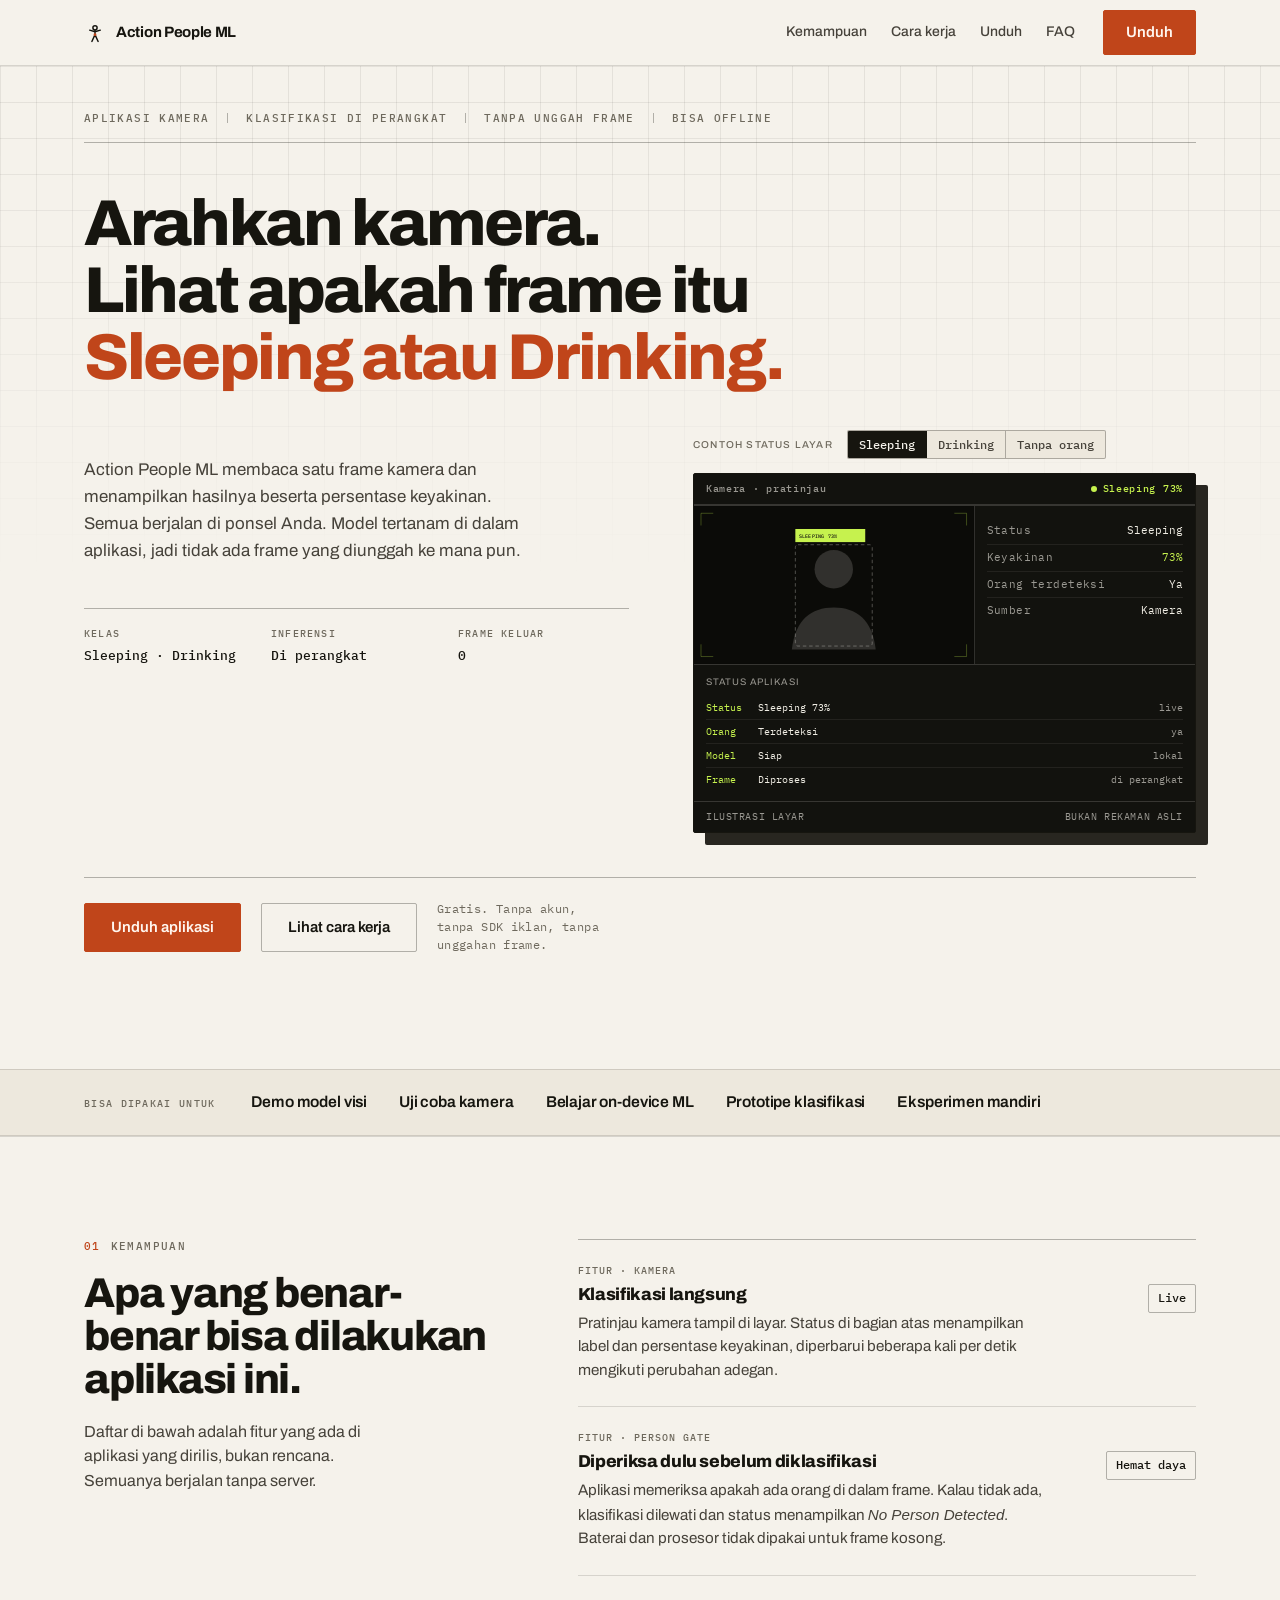
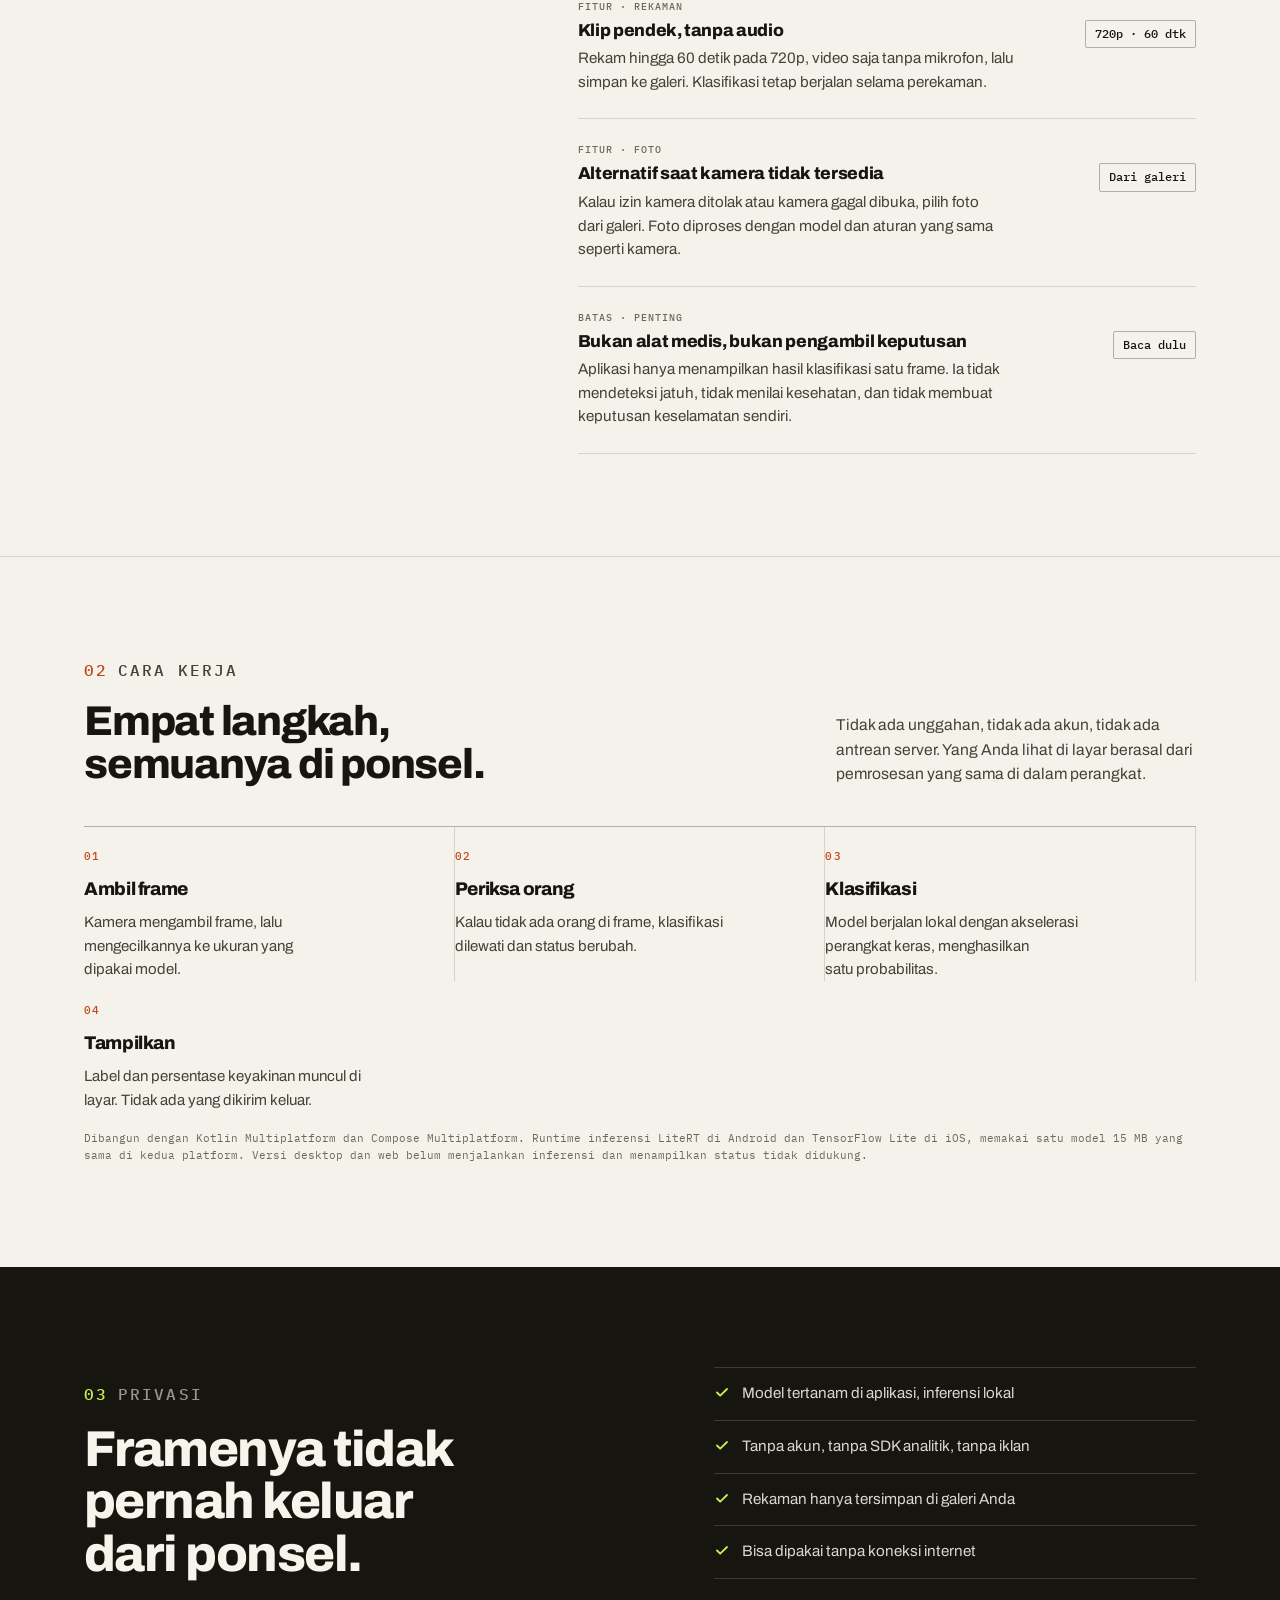
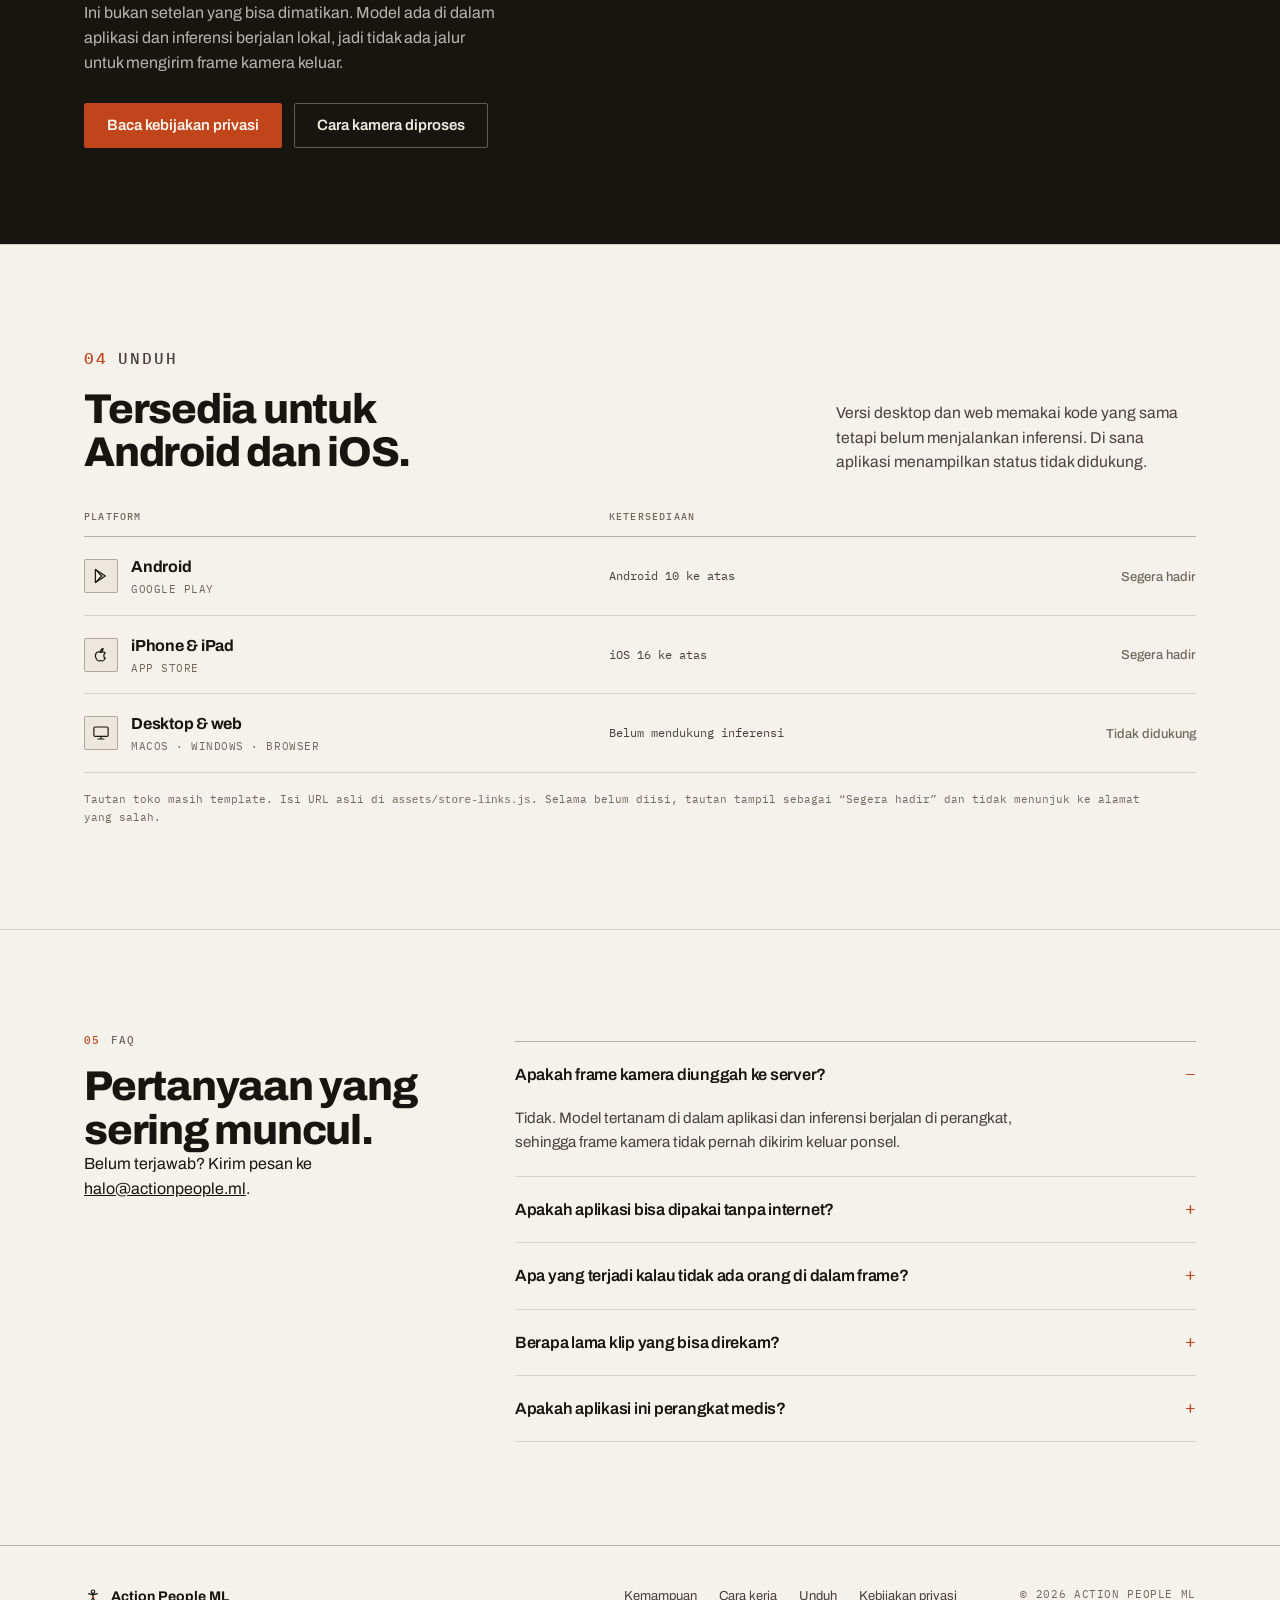
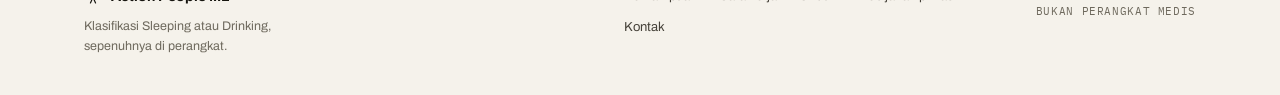
==== commit dac2bc1c: "Correct site content to match the shipped app The page was selling a fleet telematics module (GPS, h" ====
--- a/index.html
+++ b/index.html
@@ -3,9 +3,9 @@
 <head>
 <meta charset="utf-8">
 <meta name="viewport" content="width=device-width, initial-scale=1, viewport-fit=cover">
-<title>Action People ML — Lapisan AI kamera untuk armada telematics</title>
-<meta name="description" content="Telemetri tahu kecepatan, tapi tidak tahu siapa yang duduk di belakang kemudi. Action People ML menambahkan penglihatan on-device ke armada GPS: snapshot per event, integritas kamera, dan sinyal distraksi. Tanpa video keluar dari kendaraan.">
-<meta name="keywords" content="AI kamera kabin armada, telematics AI, deteksi distraksi pengemudi, fleet safety kamera, AI on-device armada, GPS telematics Indonesia, safety scoring sopir">
+<title>Action People ML — Klasifikasi Tidur atau Minum, sepenuhnya di perangkat</title>
+<meta name="description" content="Arahkan kamera ke seseorang, dan Action People ML menampilkan apakah frame itu lebih mirip Sleeping atau Drinking, lengkap dengan persentase keyakinan. Model berjalan di ponsel, frame kamera tidak pernah diunggah.">
+<meta name="keywords" content="aplikasi klasifikasi kamera, on-device machine learning, klasifikasi gambar offline, Action People ML">
 <meta name="author" content="Action People ML">
 <meta name="robots" content="index, follow, max-image-preview:large">
 <meta name="theme-color" content="#f5f2eb">
@@ -14,16 +14,16 @@
 <meta property="og:type" content="website">
 <meta property="og:site_name" content="Action People ML">
 <meta property="og:locale" content="id_ID">
-<meta property="og:title" content="Action People ML — Lapisan AI kamera untuk armada telematics">
-<meta property="og:description" content="Telemetri tahu kecepatan. Tidak tahu siapa yang di belakang kemudi. Tambahkan penglihatan on-device ke armada GPS: snapshot per event, integritas kamera, sinyal distraksi.">
+<meta property="og:title" content="Action People ML — Klasifikasi Tidur atau Minum, sepenuhnya di perangkat">
+<meta property="og:description" content="Arahkan kamera, lihat hasilnya. Klasifikasi Sleeping atau Drinking berjalan di ponsel, frame kamera tidak pernah diunggah.">
 <meta property="og:url" content="https://hadilo.github.io/actionpeopleml-page/">
 <meta property="og:image" content="https://hadilo.github.io/actionpeopleml-page/assets/og.png">
 <meta property="og:image:width" content="1200">
 <meta property="og:image:height" content="630">
-<meta property="og:image:alt" content="Action People ML — lapisan AI kamera on-device untuk armada telematics">
+<meta property="og:image:alt" content="Action People ML — klasifikasi Sleeping atau Drinking di perangkat">
 <meta name="twitter:card" content="summary_large_image">
-<meta name="twitter:title" content="Action People ML — Lapisan AI kamera untuk armada telematics">
-<meta name="twitter:description" content="Telemetri tahu kecepatan. Tidak tahu siapa yang di belakang kemudi. Penglihatan on-device untuk armada GPS.">
+<meta name="twitter:title" content="Action People ML — Klasifikasi Tidur atau Minum, sepenuhnya di perangkat">
+<meta name="twitter:description" content="Arahkan kamera, lihat hasilnya. Semua berjalan lokal di ponsel.">
 <meta name="twitter:image" content="https://hadilo.github.io/actionpeopleml-page/assets/og.png">
 
 <link rel="icon" href="assets/mark.svg" type="image/svg+xml">
@@ -43,26 +43,26 @@
       "url": "https://hadilo.github.io/actionpeopleml-page/",
       "logo": "https://hadilo.github.io/actionpeopleml-page/assets/mark.svg",
       "email": "halo@actionpeople.ml",
-      "description": "Lapisan AI penglihatan on-device untuk armada telematics: peristiwa berbasis kamera tanpa mengirim video ke cloud."
+      "description": "Aplikasi klasifikasi kamera yang berjalan sepenuhnya di perangkat."
     },
     {
       "@type": "SoftwareApplication",
       "name": "Action People ML",
-      "applicationCategory": "BusinessApplication",
-      "operatingSystem": "Android, iOS, Windows, macOS, Web",
-      "description": "Modul penglihatan on-device untuk platform telematics armada. Menghasilkan event dan snapshot dari kamera kabin tanpa mengunggah video.",
+      "applicationCategory": "UtilitiesApplication",
+      "operatingSystem": "Android, iOS",
+      "description": "Mengklasifikasikan frame kamera sebagai Sleeping atau Drinking dengan persentase keyakinan. Inferensi berjalan di perangkat; frame kamera tidak diunggah.",
       "featureList": [
-        "Snapshot otomatis per event telemetri",
-        "Integritas kamera: deteksi kamera tertutup atau dimatikan",
-        "Deteksi ada tidaknya pengemudi",
-        "Sinyal distraksi: makan, minum, telepon",
-        "Inferensi on-device, bekerja tanpa koneksi internet"
+        "Klasifikasi langsung dari kamera",
+        "Persentase keyakinan untuk setiap frame",
+        "Pemeriksaan keberadaan orang sebelum klasifikasi",
+        "Rekam klip singkat dan simpan ke galeri",
+        "Klasifikasi foto dari galeri sebagai alternatif"
       ],
       "offers": {
         "@type": "Offer",
         "price": "0",
         "priceCurrency": "IDR",
-        "description": "Program pilot armada: 5 kendaraan selama 1 bulan tanpa biaya."
+        "description": "Gratis, tanpa akun dan tanpa SDK iklan."
       },
       "publisher": { "@id": "https://hadilo.github.io/actionpeopleml-page/#org" }
     },
@@ -71,34 +71,34 @@
       "mainEntity": [
         {
           "@type": "Question",
-          "name": "Apakah video kamera dikirim ke server?",
+          "name": "Apakah frame kamera diunggah ke server?",
           "acceptedAnswer": {
             "@type": "Answer",
-            "text": "Tidak. Inferensi berjalan di perangkat di dalam kendaraan. Yang keluar dari kendaraan hanya metadata event dan snapshot terpilih sesuai kebijakan Anda."
+            "text": "Tidak. Model tertanam di dalam aplikasi dan inferensi berjalan di perangkat, sehingga frame kamera tidak pernah dikirim keluar ponsel."
           }
         },
         {
           "@type": "Question",
-          "name": "Apakah modul ini bekerja tanpa internet?",
+          "name": "Apakah aplikasi bisa dipakai tanpa internet?",
           "acceptedAnswer": {
             "@type": "Answer",
-            "text": "Ya. Deteksi berjalan offline. Sinkronisasi event dilakukan saat kendaraan kembali ke jaringan, sehingga cocok untuk haul road, area tambang, dan rute terpencil."
+            "text": "Ya. Setelah aplikasi terpasang, klasifikasi berjalan tanpa koneksi internet karena seluruh model sudah ada di perangkat."
           }
         },
         {
           "@type": "Question",
-          "name": "Apakah ini menggantikan platform telematics yang sudah ada?",
+          "name": "Apa yang terjadi kalau tidak ada orang di dalam frame?",
           "acceptedAnswer": {
             "@type": "Answer",
-            "text": "Tidak. Modul ini melengkapi platform yang sudah berjalan. Vendor telematics menambahkan lapisan penglihatan ke event yang sudah mereka deteksi, tanpa mengganti hardware maupun dashboard."
+            "text": "Aplikasi memeriksa keberadaan orang sebelum klasifikasi. Bila tidak ada orang, klasifikasi dilewati dan status menampilkan No Person Detected."
           }
         },
         {
           "@type": "Question",
-          "name": "Apakah sistem ini mendeteksi kelelahan pengemudi?",
+          "name": "Apakah aplikasi ini perangkat medis?",
           "acceptedAnswer": {
             "@type": "Answer",
-            "text": "Deteksi kelelahan berada di jalur pengembangan dan belum tersedia untuk produksi. Fitur yang tersedia saat ini adalah snapshot per event, integritas kamera, deteksi keberadaan pengemudi, dan sinyal distraksi."
+            "text": "Bukan. Aplikasi ini menampilkan hasil klasifikasi gambar dan tidak membuat keputusan keselamatan atau diagnosis sendiri."
           }
         }
       ]
@@ -120,10 +120,10 @@
     <nav class="site-nav" aria-label="Navigasi utama">
       <a href="#kemampuan">Kemampuan</a>
       <a href="#cara-kerja">Cara kerja</a>
-      <a href="#vendor">Untuk vendor</a>
+      <a href="#unduh">Unduh</a>
       <a href="#faq">FAQ</a>
     </nav>
-    <a class="btn btn-primary head-cta" href="#pilot">Coba pilot</a>
+    <a class="btn btn-primary head-cta" href="#unduh">Unduh</a>
   </div>
 </header>
 
@@ -133,97 +133,91 @@
     <div class="container">
 
       <div class="spec">
-        <span>Modul penglihatan armada</span>
-        <span>On-device inference</span>
-        <span>Tanpa unggah video</span>
-        <span>Bekerja offline</span>
+        <span>Aplikasi kamera</span>
+        <span>Klasifikasi di perangkat</span>
+        <span>Tanpa unggah frame</span>
+        <span>Bisa offline</span>
       </div>
 
       <h1 class="hero-title" id="hero-title">
-        Telemetri tahu kecepatan.<br>
-        Bukan siapa yang<br>
-        <span class="accent">di belakang kemudi.</span>
+        Arahkan kamera.<br>
+        Lihat apakah frame itu<br>
+        <span class="accent">Sleeping atau Drinking.</span>
       </h1>
 
       <div class="hero-grid">
         <div class="hero-copy">
           <p class="lede">
-            Armada Anda sudah tahu kapan mengerem mendadak dan di mana truk berada.
-            Action People ML menambahkan satu hal yang tidak bisa dibaca sensor:
-            apa yang terjadi di dalam kabin. Diproses di kendaraan, dikirim sebagai
-            event, bukan video.
+            Action People ML membaca satu frame kamera dan menampilkan hasilnya beserta
+            persentase keyakinan. Semua berjalan di ponsel Anda. Model tertanam di dalam
+            aplikasi, jadi tidak ada frame yang diunggah ke mana pun.
           </p>
 
           <dl class="hero-facts">
+            <div>
+              <dt>Kelas</dt>
+              <dd>Sleeping · Drinking</dd>
+            </div>
             <div>
               <dt>Inferensi</dt>
               <dd>Di perangkat</dd>
             </div>
             <div>
-              <dt>Video keluar</dt>
-              <dd>0 byte</dd>
-            </div>
-            <div>
-              <dt>Butuh internet</dt>
-              <dd>Tidak</dd>
+              <dt>Frame keluar</dt>
+              <dd>0</dd>
             </div>
           </dl>
         </div>
 
         <div class="demo">
           <div class="demo-controls">
-            <span id="evt-label">Jenis event</span>
-            <div class="seg" role="group" aria-labelledby="evt-label">
-              <button type="button" data-evt="hardbrake" aria-pressed="true">Harsh brake</button>
-              <button type="button" data-evt="blocked" aria-pressed="false">Kamera tertutup</button>
-              <button type="button" data-evt="nodriver" aria-pressed="false">Tanpa sopir</button>
+            <span id="state-label">Contoh status layar</span>
+            <div class="seg" role="group" aria-labelledby="state-label">
+              <button type="button" data-state="sleeping" aria-pressed="true">Sleeping</button>
+              <button type="button" data-state="drinking" aria-pressed="false">Drinking</button>
+              <button type="button" data-state="noperson" aria-pressed="false">Tanpa orang</button>
             </div>
           </div>
 
           <figure class="evcard" data-card>
             <div class="evcard-head">
-              <span>B 9821 KXD · Haul 04</span>
-              <span class="live"><i aria-hidden="true"></i><span data-live>Event terekam</span></span>
+              <span>Kamera · pratinjau</span>
+              <span class="live"><i aria-hidden="true"></i><span data-live>Sleeping 73%</span></span>
             </div>
 
             <div class="ev-body">
-              <div class="ev-shot" data-shot role="img" aria-label="Snapshot kamar kabin saat event harsh braking">
+              <div class="ev-shot" data-shot role="img" aria-label="Ilustrasi layar kamera dengan hasil Sleeping 73 persen">
                 <svg viewBox="0 0 160 90" aria-hidden="true" focusable="false">
                   <rect width="160" height="90" fill="#0b0b08"/>
-                  <path d="M0 62h160" stroke="rgba(245,242,235,.14)" stroke-width=".4"/>
-                  <path d="M18 62 34 24h44l16 38" fill="none" stroke="rgba(245,242,235,.16)" stroke-width=".5"/>
-
-                  <g data-scene="cabin">
-                    <ellipse cx="80" cy="34" rx="13" ry="15" fill="rgba(245,242,235,.13)"/>
-                    <path d="M62 66c1-14 8-20 18-20s17 6 18 20" fill="rgba(245,242,235,.13)"/>
-                    <rect class="bbox-dash" x="55" y="16" width="50" height="52" rx="1.5"/>
-                    <rect class="chip-bg" x="55" y="7" width="42" height="7.5"/>
-                    <text class="chip-tx" x="57" y="12.4">PENGEMUDI</text>
+
+                  <g data-scene="sleeping">
+                    <circle cx="80" cy="36" r="11" fill="rgba(245,242,235,.16)"/>
+                    <path d="M56 82c2-17 11-24 24-24s22 7 24 24z" fill="rgba(245,242,235,.16)"/>
+                    <rect class="bbox-dash" x="58" y="22" width="44" height="58" rx="1.5"/>
+                    <rect class="chip-bg" x="58" y="13" width="40" height="7.5"/>
+                    <text class="chip-tx" x="60" y="18.4">SLEEPING 73%</text>
                   </g>
 
-                  <g data-scene="blocked" display="none">
-                    <ellipse cx="80" cy="34" rx="13" ry="15" fill="rgba(245,242,235,.05)"/>
-                    <path d="M62 66c1-14 8-20 18-20s17 6 18 20" fill="rgba(245,242,235,.05)"/>
-                    <circle cx="80" cy="40" r="17" fill="none" stroke="rgba(198,242,78,.5)" stroke-width=".6" stroke-dasharray="3 2"/>
-                    <path d="M69 29 91 51M91 29 69 51" stroke="rgba(198,242,78,.7)" stroke-width=".7"/>
-                    <rect class="chip-bg" x="50" y="7" width="52" height="7.5"/>
-                    <text class="chip-tx" x="52" y="12.4">LENSA TERTUTUP</text>
+                  <g data-scene="drinking" display="none">
+                    <circle cx="74" cy="34" r="11" fill="rgba(245,242,235,.16)"/>
+                    <path d="M52 82c2-17 10-24 22-24s20 7 22 24z" fill="rgba(245,242,235,.16)"/>
+                    <path d="M86 30h9l3 14-9 3z" fill="rgba(198,242,78,.28)" stroke="rgba(198,242,78,.7)" stroke-width=".5"/>
+                    <rect class="bbox-dash" x="52" y="20" width="50" height="60" rx="1.5"/>
+                    <rect class="chip-bg" x="52" y="11" width="41" height="7.5"/>
+                    <text class="chip-tx" x="54" y="16.4">DRINKING 87%</text>
                   </g>
 
                   <g data-scene="empty" display="none">
-                    <ellipse cx="80" cy="34" rx="13" ry="15" fill="none" stroke="rgba(245,242,235,.12)" stroke-width=".45" stroke-dasharray="2 2"/>
-                    <path d="M62 66c1-14 8-20 18-20s17 6 18 20" fill="none" stroke="rgba(245,242,235,.12)" stroke-width=".45" stroke-dasharray="2 2"/>
-                    <rect class="bbox-dash" x="55" y="16" width="50" height="52" rx="1.5" stroke-dasharray="1.5 2.5"/>
-                    <rect class="chip-bg" x="52" y="7" width="48" height="7.5"/>
-                    <text class="chip-tx" x="54" y="12.4">TIDAK ADA ORANG</text>
+                    <circle cx="80" cy="36" r="11" fill="none" stroke="rgba(245,242,235,.14)" stroke-width=".5" stroke-dasharray="2 2"/>
+                    <path d="M56 82c2-17 11-24 24-24s22 7 24 24" fill="none" stroke="rgba(245,242,235,.14)" stroke-width=".5" stroke-dasharray="2 2"/>
+                    <rect class="bbox-dash" x="58" y="22" width="44" height="58" rx="1.5" stroke-dasharray="1.5 2.5"/>
+                    <rect class="chip-bg" x="44" y="13" width="56" height="7.5"/>
+                    <text class="chip-tx" x="46" y="18.4">NO PERSON DETECTED</text>
                   </g>
 
-                  <g fill="none" stroke="rgba(198,242,78,.42)" stroke-width=".4">
+                  <g fill="none" stroke="rgba(198,242,78,.4)" stroke-width=".4">
                     <path d="M4 4h7M4 4v7M156 4h-7M156 4v7M4 86h7M4 86v-7M156 86h-7M156 86v-7"/>
                   </g>
-                  <text x="150" y="12" fill="rgba(245,242,235,.4)" font-size="2.7" text-anchor="end" letter-spacing=".3">CAM-01</text>
-                  <text x="10" y="12" fill="rgba(245,242,235,.4)" font-size="2.7" letter-spacing=".3">62 KM/H</text>
-                  <text x="150" y="86" fill="rgba(245,242,235,.4)" font-size="2.7" text-anchor="end" letter-spacing=".3">-4,2 M/S²</text>
                 </svg>
               </div>
 
@@ -231,36 +225,35 @@
             </div>
 
             <div class="ev-feed">
-              <p>Event terbaru</p>
+              <p>Status aplikasi</p>
               <ol data-feed></ol>
             </div>
 
             <figcaption class="evcard-foot">
-              <span>Ilustrasi antarmuka</span>
-              <span>Data contoh</span>
+              <span>Ilustrasi layar</span>
+              <span>Bukan rekaman asli</span>
             </figcaption>
           </figure>
         </div>
       </div>
 
       <div class="hero-cta">
-        <a class="btn btn-primary btn-lg" href="#pilot">Mulai pilot 5 kendaraan</a>
-        <a class="btn btn-ghost btn-lg" href="#kemampuan">Lihat kemampuan</a>
-        <p>Program pilot tanpa biaya. 5 kendaraan, 1 bulan, laporan hasil.</p>
+        <a class="btn btn-primary btn-lg" href="#unduh">Unduh aplikasi</a>
+        <a class="btn btn-ghost btn-lg" href="#cara-kerja">Lihat cara kerja</a>
+        <p>Gratis. Tanpa akun, tanpa SDK iklan, tanpa unggahan frame.</p>
       </div>
     </div>
   </section>
 
-  <aside class="usecases" aria-label="Sektor yang dilayani">
+  <aside class="usecases" aria-label="Bisa dipakai untuk">
     <div class="container">
-      <span class="label">Untuk armada</span>
+      <span class="label">Bisa dipakai untuk</span>
       <ul>
-        <li>Logistik &amp; ekspedisi</li>
-        <li>Pertambangan</li>
-        <li>Konstruksi</li>
-        <li>Bus &amp; angkutan</li>
-        <li>Distribusi FMCG</li>
-        <li>Utilitas</li>
+        <li>Demo model visi</li>
+        <li>Uji coba kamera</li>
+        <li>Belajar on-device ML</li>
+        <li>Prototipe klasifikasi</li>
+        <li>Eksperimen mandiri</li>
       </ul>
     </div>
   </aside>
@@ -269,60 +262,60 @@
     <div class="container split reveal">
       <div class="split-head">
         <p class="kicker"><span class="n">01</span> Kemampuan</p>
-        <h2 id="kemampuan-title">Tiga lapis nilai, dari yang paling cepat.</h2>
+        <h2 id="kemampuan-title">Apa yang benar-benar bisa dilakukan aplikasi ini.</h2>
         <p>
-          Kami urutkan berdasarkan kesiapan, bukan berdasarkan ambisi. Fitur di
-          lapis pertama bisa berjalan tanpa model baru sama sekali.
+          Daftar di bawah adalah fitur yang ada di aplikasi yang dirilis, bukan rencana.
+          Semuanya berjalan tanpa server.
         </p>
       </div>
 
       <ol class="rows">
         <li>
-          <span class="row-id">Lapis 1 · Tersedia</span>
-          <h3>Snapshot untuk setiap event telemetri</h3>
+          <span class="row-id">Fitur · Kamera</span>
+          <h3>Klasifikasi langsung</h3>
           <p>
-            Harsh braking, overspeed, atau geofence keluar sudah terdeteksi armada Anda.
-            Sekarang event itu datang dengan bukti visual dari kabin, bukan hanya grafik
-            akselerometer.
+            Pratinjau kamera tampil di layar. Status di bagian atas menampilkan label dan
+            persentase keyakinan, diperbarui beberapa kali per detik mengikuti perubahan
+            adegan.
           </p>
-          <span class="row-stat">Tanpa model</span>
-        </li>
-        <li>
-          <span class="row-id">Lapis 1 · Tersedia</span>
-          <h3>Integritas kamera</h3>
+          <span class="row-stat">Live</span>
+        </li>
+        <li>
+          <span class="row-id">Fitur · Person gate</span>
+          <h3>Diperiksa dulu sebelum diklasifikasi</h3>
           <p>
-            Lensa ditutup, kabel dicabut, kamera digeser. Modul ini melaporkannya sebagai
-            event, sehingga cakupan kamera yang Anda jual ke klien benar-benar terukur.
+            Aplikasi memeriksa apakah ada orang di dalam frame. Kalau tidak ada, klasifikasi
+            dilewati dan status menampilkan <em>No Person Detected</em>. Baterai dan prosesor
+            tidak dipakai untuk frame kosong.
           </p>
-          <span class="row-stat">Cakupan 24 jam</span>
-        </li>
-        <li>
-          <span class="row-id">Lapis 1 · Tersedia</span>
-          <h3>Keberadaan pengemudi</h3>
+          <span class="row-stat">Hemat daya</span>
+        </li>
+        <li>
+          <span class="row-id">Fitur · Rekaman</span>
+          <h3>Klip pendek, tanpa audio</h3>
           <p>
-            Kendaraan bergerak tanpa pengemudi, atau pengemudi berganti di tengah rute.
-            Keduanya sinyal berisiko yang tidak pernah terlihat di data GPS.
+            Rekam hingga 60 detik pada 720p, video saja tanpa mikrofon, lalu simpan ke
+            galeri. Klasifikasi tetap berjalan selama perekaman.
           </p>
-          <span class="row-stat">Per trip</span>
-        </li>
-        <li>
-          <span class="row-id">Lapis 2 · Pilot</span>
-          <h3>Sinyal distraksi</h3>
+          <span class="row-stat">720p · 60 dtk</span>
+        </li>
+        <li>
+          <span class="row-id">Fitur · Foto</span>
+          <h3>Alternatif saat kamera tidak tersedia</h3>
           <p>
-            Makan, minum, dan telepon di kabin tercatat sebagai event dengan waktu dan
-            durasi. Dirancang untuk skor keselamatan dan pelatihan, bukan untuk menghukum.
+            Kalau izin kamera ditolak atau kamera gagal dibuka, pilih foto dari galeri. Foto
+            diproses dengan model dan aturan yang sama seperti kamera.
           </p>
-          <span class="row-stat">Skor safety</span>
-        </li>
-        <li>
-          <span class="row-id">Lapis 3 · Roadmap</span>
-          <h3>Kelelahan pengemudi</h3>
+          <span class="row-stat">Dari galeri</span>
+        </li>
+        <li>
+          <span class="row-id">Batas · Penting</span>
+          <h3>Bukan alat medis, bukan pengambil keputusan</h3>
           <p>
-            Permintaan paling sering dari vendor armada, dan yang paling kami jaga.
-            Belum dirilis karena butuh validasi lapangan dan data wajah yang sah secara
-            persetujuan.
+            Aplikasi hanya menampilkan hasil klasifikasi satu frame. Ia tidak mendeteksi
+            jatuh, tidak menilai kesehatan, dan tidak membuat keputusan keselamatan sendiri.
           </p>
-          <span class="row-stat">Belum tersedia</span>
+          <span class="row-stat">Baca dulu</span>
         </li>
       </ol>
     </div>
@@ -333,107 +326,54 @@
       <div class="platform-head">
         <div>
           <p class="kicker"><span class="n">02</span> Cara kerja</p>
-          <h2 id="cara-title">Empat langkah, satu perangkat.</h2>
+          <h2 id="cara-title">Empat langkah, semuanya di ponsel.</h2>
         </div>
         <p>
-          Tidak ada GPU di cloud, tidak ada antrean unggahan, tidak ada ketergantungan
-          sinyal. Semuanya selesai di dalam kendaraan.
+          Tidak ada unggahan, tidak ada akun, tidak ada antrean server. Yang Anda lihat di
+          layar berasal dari pemrosesan yang sama di dalam perangkat.
         </p>
       </div>
 
       <ol class="steps reveal">
         <li>
           <span class="n">01</span>
-          <h3>Tangkap</h3>
-          <p>Kamera kabin mengambil frame pada interval terkendali, sesuai event dan kebijakan hemat daya.</p>
+          <h3>Ambil frame</h3>
+          <p>Kamera mengambil frame, lalu mengecilkannya ke ukuran yang dipakai model.</p>
         </li>
         <li>
           <span class="n">02</span>
-          <h3>Saring</h3>
-          <p>Deteksi keberadaan orang berjalan lebih dulu. Tidak ada orang, tidak ada klasifikasi, tidak ada biaya komputasi.</p>
+          <h3>Periksa orang</h3>
+          <p>Kalau tidak ada orang di frame, klasifikasi dilewati dan status berubah.</p>
         </li>
         <li>
           <span class="n">03</span>
           <h3>Klasifikasi</h3>
-          <p>Model visi berjalan lokal dengan akselerasi perangkat keras: NNAPI di Android, Metal di iOS, CPU pada perangkat lain.</p>
+          <p>Model berjalan lokal dengan akselerasi perangkat keras, menghasilkan satu probabilitas.</p>
         </li>
         <li>
           <span class="n">04</span>
-          <h3>Kirim kesimpulan</h3>
-          <p>Yang berangkat hanya event, timestamp, dan snapshot terpilih. Video mentah tidak pernah meninggalkan kendaraan.</p>
+          <h3>Tampilkan</h3>
+          <p>Label dan persentase keyakinan muncul di layar. Tidak ada yang dikirim keluar.</p>
         </li>
       </ol>
 
       <p class="table-note">
-        Arsitektur: Kotlin Multiplatform, satu basis kode untuk Android, iOS, Windows,
-        macOS, dan web. Runtime inferensi LiteRT dan TensorFlow Lite, model 15 MB,
-        berjalan pada 5 frame per detik tanpa mengganggu perangkat lain.
+        Dibangun dengan Kotlin Multiplatform dan Compose Multiplatform. Runtime inferensi
+        LiteRT di Android dan TensorFlow Lite di iOS, memakai satu model 15 MB yang sama di
+        kedua platform. Versi desktop dan web belum menjalankan inferensi dan menampilkan
+        status tidak didukung.
       </p>
-    </div>
-  </section>
-
-  <section class="section" id="vendor" aria-labelledby="vendor-title">
-    <div class="container split reveal">
-      <div class="split-head">
-        <p class="kicker"><span class="n">03</span> Untuk vendor telematics</p>
-        <h2 id="vendor-title">Naikkan nilai paket tanpa memasang hardware baru.</h2>
-        <p>
-          Anda sudah punya kendaraan terpasang, teknisi, kontrak, dan billing. Yang belum
-          ada adalah alasan bagi klien korporat untuk membayar lebih setiap bulan.
-        </p>
-      </div>
-
-      <ol class="rows">
-        <li>
-          <span class="row-id">Dampak 1 · Pendapatan</span>
-          <h3>SKU baru, bukan biaya baru</h3>
-          <p>
-            Lapisan penglihatan dijual sebagai paket tambahan di atas langganan yang sudah
-            berjalan. Basis kendaraan yang ada langsung menjadi pasar, tanpa satu pun
-            instalasi tambahan.
-          </p>
-          <span class="row-stat">Upsell</span>
-        </li>
-        <li>
-          <span class="row-id">Dampak 2 · Retensi</span>
-          <h3>Menempel lebih dalam ke operasional klien</h3>
-          <p>
-            Skor keselamatan per pengemudi dipakai untuk pelatihan dan tender. Begitu klien
-            memakai skor itu untuk keputusan mereka, biaya berpindah vendor naik.
-          </p>
-          <span class="row-stat">Churn turun</span>
-        </li>
-        <li>
-          <span class="row-id">Dampak 3 · Diferensiasi</span>
-          <h3>Argumen yang tidak dimiliki pesaing</h3>
-          <p>
-            Di tender, semua vendor punya GPS dan laporan kecepatan. Sangat sedikit yang
-            bisa menyerahkan bukti visual per event, dengan video tetap di dalam kendaraan.
-          </p>
-          <span class="row-stat">Tender</span>
-        </li>
-        <li>
-          <span class="row-id">Dampak 4 · Kepatuhan</span>
-          <h3>Privasi sebagai jawaban, bukan hambatan</h3>
-          <p>
-            Klien korporat menolak kamera yang mengirim video ke cloud. Karena inferensi
-            berjalan lokal, pertanyaan itu selesai sebelum rapat dimulai.
-          </p>
-          <span class="row-stat">On-device</span>
-        </li>
-      </ol>
     </div>
   </section>
 
   <section class="band" id="privasi" aria-labelledby="privasi-title">
     <div class="container band-grid">
       <div class="reveal">
-        <p class="kicker"><span class="n">04</span> Privasi &amp; kepatuhan</p>
-        <h2 id="privasi-title">Videonya tidak pernah keluar dari kendaraan.</h2>
+        <p class="kicker"><span class="n">03</span> Privasi</p>
+        <h2 id="privasi-title">Framenya tidak pernah keluar dari ponsel.</h2>
         <p>
-          Bukan sekadar janji pemasaran: model berjalan di perangkat, dan tidak ada jalur
-          unggahan video di dalam arsitektur. Itu yang membuat modul ini bisa masuk ke
-          klien yang paling ketat soal data.
+          Ini bukan setelan yang bisa dimatikan. Model ada di dalam aplikasi dan inferensi
+          berjalan lokal, jadi tidak ada jalur untuk mengirim frame kamera keluar.
         </p>
         <div class="band-actions">
           <a class="btn btn-primary" href="privacy.html">Baca kebijakan privasi</a>
@@ -444,93 +384,140 @@
       <ul class="checks reveal">
         <li>
           <svg viewBox="0 0 16 16" fill="none" stroke="currentColor" stroke-width="1.8" stroke-linecap="round" stroke-linejoin="round" aria-hidden="true"><path d="m3 8.5 3.2 3.2L13 5"/></svg>
-          Frame diproses di memori kendaraan, lalu dibuang
+          Model tertanam di aplikasi, inferensi lokal
         </li>
         <li>
           <svg viewBox="0 0 16 16" fill="none" stroke="currentColor" stroke-width="1.8" stroke-linecap="round" stroke-linejoin="round" aria-hidden="true"><path d="m3 8.5 3.2 3.2L13 5"/></svg>
-          Tidak ada penyimpanan rekaman diam-diam
+          Tanpa akun, tanpa SDK analitik, tanpa iklan
         </li>
         <li>
           <svg viewBox="0 0 16 16" fill="none" stroke="currentColor" stroke-width="1.8" stroke-linecap="round" stroke-linejoin="round" aria-hidden="true"><path d="m3 8.5 3.2 3.2L13 5"/></svg>
-          Retensi snapshot ditentukan kebijakan Anda, bukan default kami
+          Rekaman hanya tersimpan di galeri Anda
         </li>
         <li>
           <svg viewBox="0 0 16 16" fill="none" stroke="currentColor" stroke-width="1.8" stroke-linecap="round" stroke-linejoin="round" aria-hidden="true"><path d="m3 8.5 3.2 3.2L13 5"/></svg>
-          Beban bandwidth mendekati nol, cocok untuk rute tanpa sinyal
+          Bisa dipakai tanpa koneksi internet
         </li>
       </ul>
     </div>
   </section>
 
-  <section class="section" id="pilot" aria-labelledby="pilot-title">
-    <div class="container split reveal">
-      <div class="split-head">
-        <p class="kicker"><span class="n">05</span> Pilot</p>
-        <h2 id="pilot-title">Lima kendaraan. Satu bulan. Angka yang bisa dipakai.</h2>
+  <section class="section" id="unduh" aria-labelledby="unduh-title">
+    <div class="container">
+      <div class="platform-head">
+        <div>
+          <p class="kicker"><span class="n">04</span> Unduh</p>
+          <h2 id="unduh-title">Tersedia untuk Android dan iOS.</h2>
+        </div>
         <p>
-          Kami tidak meminta komitmen tahunan untuk membuktikan modul ini bekerja.
-          Kami meminta satu armada kecil dan izin mengukur.
+          Versi desktop dan web memakai kode yang sama tetapi belum menjalankan inferensi.
+          Di sana aplikasi menampilkan status tidak didukung.
         </p>
       </div>
 
-      <div>
-        <ol class="rows">
-          <li>
-            <span class="row-id">Langkah 1</span>
-            <h3>Pasang di 5 kendaraan</h3>
-            <p>Kamera kabin yang sudah ada atau unit pinjaman. Tidak ada perubahan pada perangkat telematics.</p>
-            <span class="row-stat">Hari 1</span>
-          </li>
-          <li>
-            <span class="row-id">Langkah 2</span>
-            <h3>Jalankan rute normal</h3>
-            <p>Tanpa mengubah operasional. Kami mengumpulkan event dan metrik kualitas sinyal.</p>
-            <span class="row-stat">4 minggu</span>
-          </li>
-          <li>
-            <span class="row-id">Langkah 3</span>
-            <h3>Serahkan hasilnya</h3>
-            <p>Laporan event, tingkat cakupan kamera, dan perkiraan dampak ke nilai paket Anda.</p>
-            <span class="row-stat">Tanpa biaya</span>
-          </li>
-        </ol>
-
-        <div class="hero-actions">
-          <a class="btn btn-primary btn-lg" href="mailto:halo@actionpeople.ml?subject=Pilot%20armada%20Action%20People%20ML">Ajukan pilot armada</a>
-          <a class="btn btn-ghost btn-lg" href="mailto:halo@actionpeople.ml?subject=Kemitraan%20vendor%20telematics">Diskusi kemitraan</a>
-        </div>
-      </div>
+      <table class="platform-table">
+        <caption class="sr-only">Tautan unduhan per platform</caption>
+        <thead>
+          <tr>
+            <th scope="col">Platform</th>
+            <th scope="col">Ketersediaan</th>
+            <th scope="col"><span class="sr-only">Tautan</span></th>
+          </tr>
+        </thead>
+        <tbody>
+          <tr>
+            <td>
+              <div class="platform-cell">
+                <span class="platform-icon" aria-hidden="true">
+                  <svg viewBox="0 0 24 24" fill="none" stroke="currentColor" stroke-width="1.6" stroke-linejoin="round">
+                    <path d="M4.5 3.2 17.8 12 4.5 20.8z"/>
+                    <path d="M4.5 3.2 13 12l-8.5 8.8"/>
+                  </svg>
+                </span>
+                <span class="platform-name">
+                  <strong>Android</strong>
+                  <span>Google Play</span>
+                </span>
+              </div>
+            </td>
+            <td class="sys">Android 10 ke atas</td>
+            <td class="action"><a class="get" data-store="playStore" data-soon="Segera hadir">Dapatkan <span aria-hidden="true">&#8599;</span></a></td>
+          </tr>
+          <tr>
+            <td>
+              <div class="platform-cell">
+                <span class="platform-icon" aria-hidden="true">
+                  <svg viewBox="0 0 24 24" fill="none" stroke="currentColor" stroke-width="1.6" stroke-linecap="round" stroke-linejoin="round">
+                    <path d="M15.8 12.6c0-2.1 1.7-3.1 1.8-3.2-1-1.4-2.5-1.6-3-1.6-1.3-.1-2.5.7-3.1.7-.7 0-1.7-.7-2.7-.7-1.4 0-2.7.8-3.4 2-1.4 2.5-.4 6.2 1 8.2.7 1 1.5 2.1 2.5 2 1-.1 1.4-.6 2.6-.6s1.6.6 2.6.6c1.1 0 1.8-1 2.5-2 .5-.7.8-1.4 1-1.8-2.3-.9-1.8-3.5-1.8-3.6z"/>
+                    <path d="M13.9 6.2c.6-.7 1-1.7.9-2.7-.9.1-1.9.6-2.5 1.3-.5.6-1 1.6-.9 2.6 1 .1 2-.5 2.5-1.2z"/>
+                  </svg>
+                </span>
+                <span class="platform-name">
+                  <strong>iPhone &amp; iPad</strong>
+                  <span>App Store</span>
+                </span>
+              </div>
+            </td>
+            <td class="sys">iOS 16 ke atas</td>
+            <td class="action"><a class="get" data-store="appStore" data-soon="Segera hadir">Dapatkan <span aria-hidden="true">&#8599;</span></a></td>
+          </tr>
+          <tr>
+            <td>
+              <div class="platform-cell">
+                <span class="platform-icon" aria-hidden="true">
+                  <svg viewBox="0 0 24 24" fill="none" stroke="currentColor" stroke-width="1.6" stroke-linecap="round" stroke-linejoin="round">
+                    <rect x="2.5" y="4" width="19" height="12.5" rx="1.6"/>
+                    <path d="M8 20h8M12 16.5V20"/>
+                  </svg>
+                </span>
+                <span class="platform-name">
+                  <strong>Desktop &amp; web</strong>
+                  <span>macOS · Windows · browser</span>
+                </span>
+              </div>
+            </td>
+            <td class="sys">Belum mendukung inferensi</td>
+            <td class="action"><span class="get is-static">Tidak didukung</span></td>
+          </tr>
+        </tbody>
+      </table>
+
+      <p class="table-note">
+        Tautan toko masih template. Isi URL asli di <code>assets/store-links.js</code>.
+        Selama belum diisi, tautan tampil sebagai &ldquo;Segera hadir&rdquo; dan tidak
+        menunjuk ke alamat yang salah.
+      </p>
     </div>
   </section>
 
   <section class="section" id="faq" aria-labelledby="faq-title">
     <div class="container faq-grid reveal">
       <div>
-        <p class="kicker"><span class="n">06</span> FAQ</p>
+        <p class="kicker"><span class="n">05</span> FAQ</p>
         <h2 id="faq-title">Pertanyaan yang sering muncul.</h2>
         <p>Belum terjawab? Kirim pesan ke <a href="mailto:halo@actionpeople.ml">halo@actionpeople.ml</a>.</p>
       </div>
 
       <div class="faq-list">
         <details open>
-          <summary>Apakah video kamera dikirim ke server?</summary>
-          <p>Tidak. Inferensi berjalan di perangkat di dalam kendaraan. Yang keluar dari kendaraan hanya metadata event dan snapshot terpilih sesuai kebijakan Anda.</p>
+          <summary>Apakah frame kamera diunggah ke server?</summary>
+          <p>Tidak. Model tertanam di dalam aplikasi dan inferensi berjalan di perangkat, sehingga frame kamera tidak pernah dikirim keluar ponsel.</p>
         </details>
         <details>
-          <summary>Apakah modul ini bekerja tanpa internet?</summary>
-          <p>Ya. Deteksi berjalan offline. Sinkronisasi event dilakukan saat kendaraan kembali ke jaringan, sehingga cocok untuk haul road, area tambang, dan rute terpencil.</p>
+          <summary>Apakah aplikasi bisa dipakai tanpa internet?</summary>
+          <p>Ya. Setelah aplikasi terpasang, klasifikasi berjalan tanpa koneksi internet karena seluruh model sudah ada di perangkat.</p>
         </details>
         <details>
-          <summary>Apakah ini menggantikan platform telematics yang sudah ada?</summary>
-          <p>Tidak. Modul ini melengkapi platform yang sudah berjalan. Vendor telematics menambahkan lapisan penglihatan ke event yang sudah mereka deteksi, tanpa mengganti hardware maupun dashboard.</p>
+          <summary>Apa yang terjadi kalau tidak ada orang di dalam frame?</summary>
+          <p>Aplikasi memeriksa keberadaan orang sebelum klasifikasi. Bila tidak ada orang, klasifikasi dilewati dan status menampilkan <em>No Person Detected</em>.</p>
         </details>
         <details>
-          <summary>Apakah sistem ini mendeteksi kelelahan pengemudi?</summary>
-          <p>Deteksi kelelahan berada di jalur pengembangan dan belum tersedia untuk produksi. Fitur yang tersedia saat ini adalah snapshot per event, integritas kamera, deteksi keberadaan pengemudi, dan sinyal distraksi.</p>
+          <summary>Berapa lama klip yang bisa direkam?</summary>
+          <p>Hingga 60 detik pada 720p, video saja tanpa audio. Klip disimpan ke galeri perangkat Anda.</p>
         </details>
         <details>
-          <summary>Bagaimana skema komersialnya?</summary>
-          <p>Lisensi per kendaraan per bulan, atau bagi hasil dari paket yang Anda jual ke klien. Keduanya dirancang agar masuk ke dalam struktur harga yang sudah Anda pakai.</p>
+          <summary>Apakah aplikasi ini perangkat medis?</summary>
+          <p>Bukan. Aplikasi ini menampilkan hasil klasifikasi gambar dan tidak membuat keputusan keselamatan atau diagnosis sendiri.</p>
         </details>
       </div>
     </div>
@@ -545,25 +532,26 @@
         <img src="assets/mark.svg" alt="" width="18" height="18">
         Action People ML
       </a>
-      <p class="foot-note">Lapisan AI penglihatan on-device untuk armada telematics.</p>
+      <p class="foot-note">Klasifikasi Sleeping atau Drinking, sepenuhnya di perangkat.</p>
     </div>
 
     <nav class="foot-links" aria-label="Navigasi kaki halaman">
       <a href="#kemampuan">Kemampuan</a>
       <a href="#cara-kerja">Cara kerja</a>
-      <a href="#vendor">Untuk vendor</a>
+      <a href="#unduh">Unduh</a>
       <a href="privacy.html">Kebijakan privasi</a>
       <a href="mailto:halo@actionpeople.ml">Kontak</a>
     </nav>
 
     <p class="foot-meta">
       &copy; <span id="year">2026</span> Action People ML<br>
-      Dibuat untuk berjalan lokal
+      Bukan perangkat medis
     </p>
   </div>
 </footer>
 
 <script>document.getElementById("year").textContent = new Date().getFullYear();</script>
+<script src="assets/store-links.js"></script>
 <script src="assets/app.js"></script>
 </body>
 </html>
--- a/assets/styles.css
+++ b/assets/styles.css
@@ -912,6 +912,18 @@
   border-color: var(--accent);
 }
 
+.get.is-static,
+.get[aria-disabled="true"] {
+  color: var(--muted);
+  font-weight: 500;
+  cursor: default;
+}
+
+.get[aria-disabled="true"]:hover,
+.get.is-static:hover {
+  border-color: transparent;
+}
+
 .get span {
   font-family: var(--mono);
   font-weight: 400;
